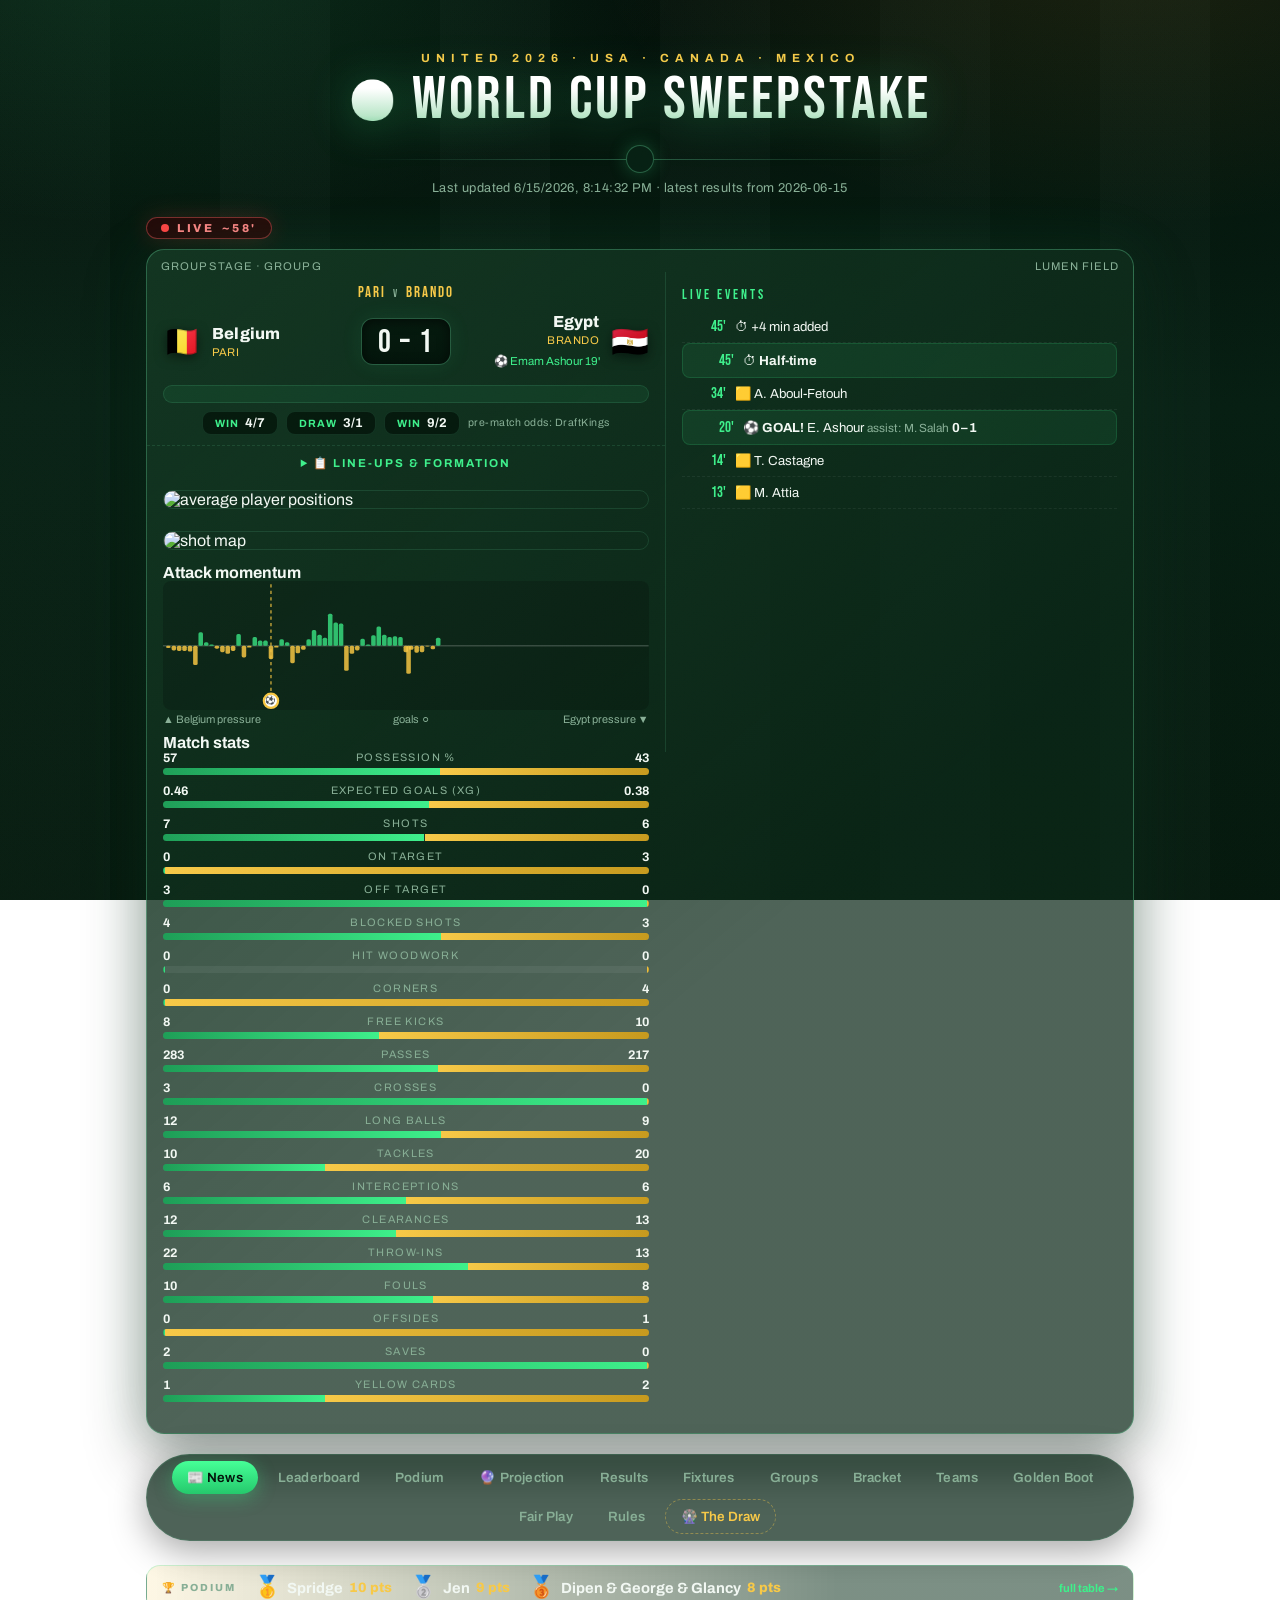
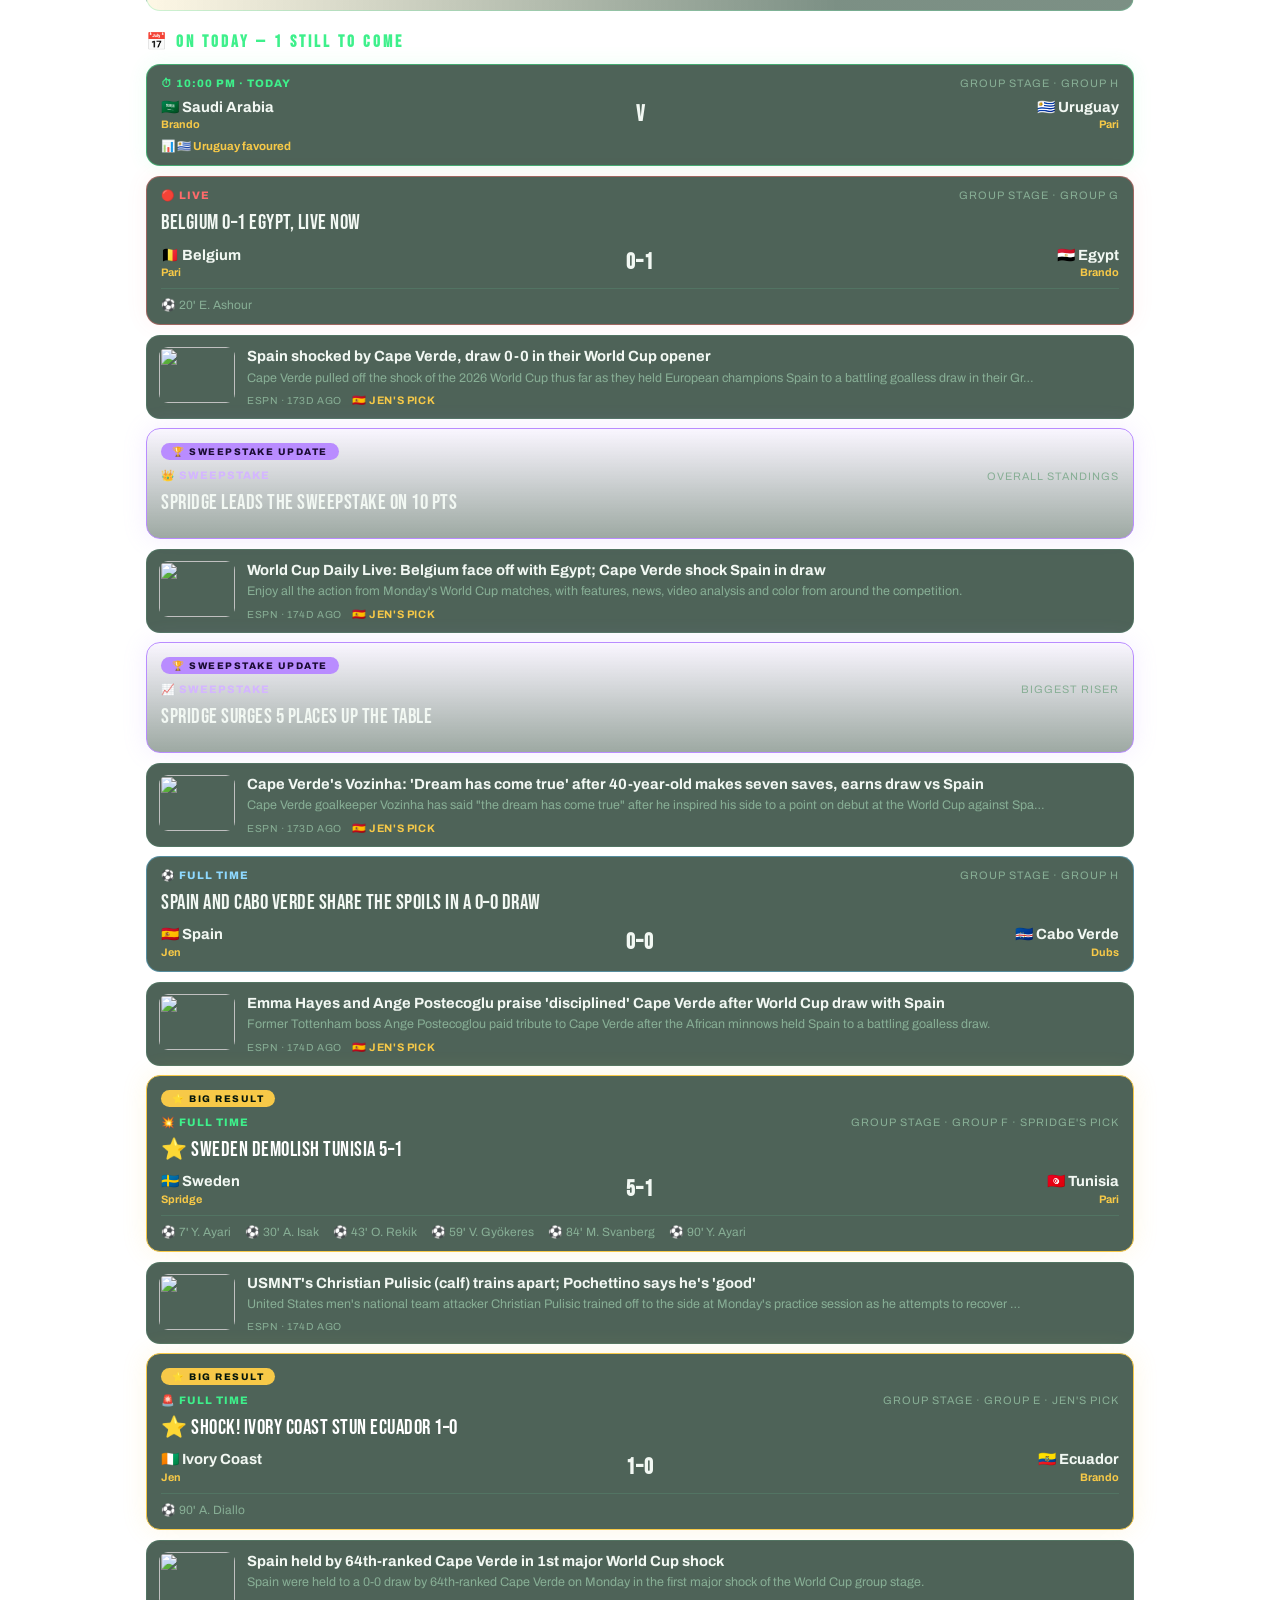
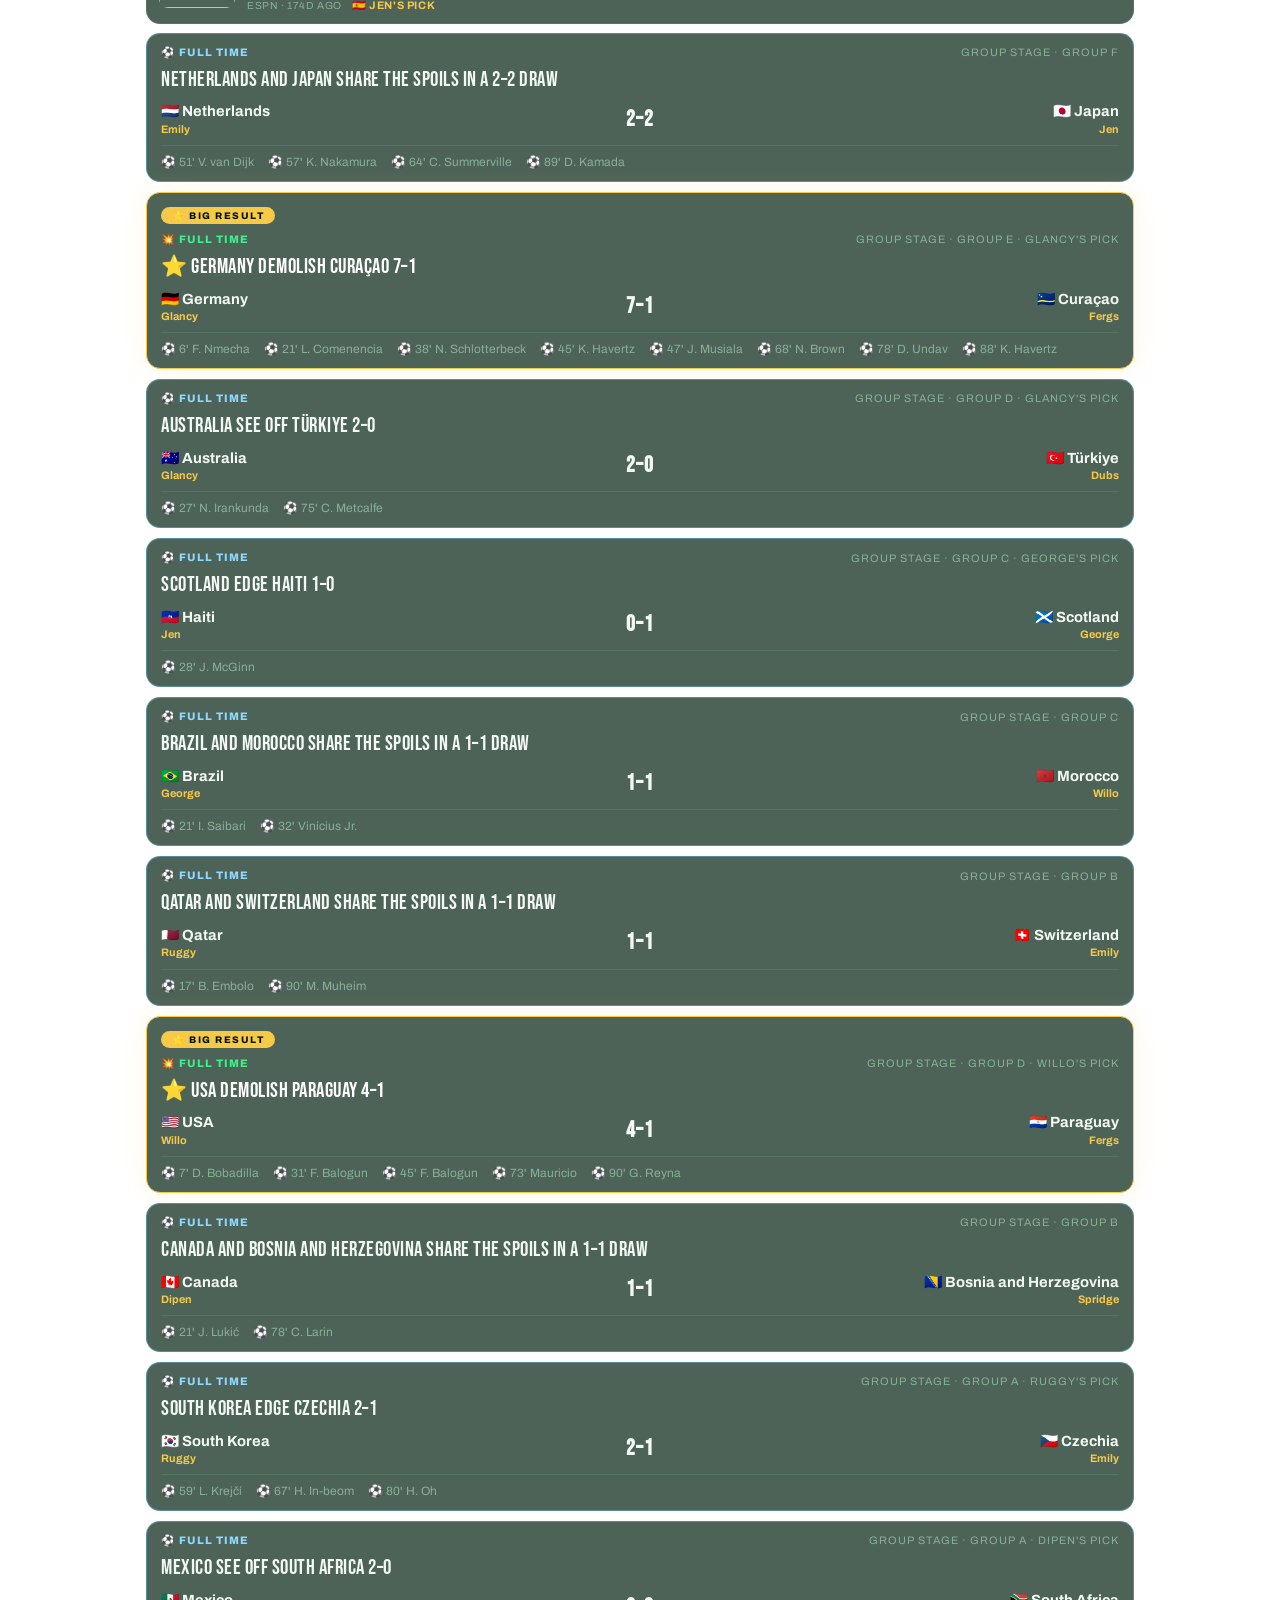
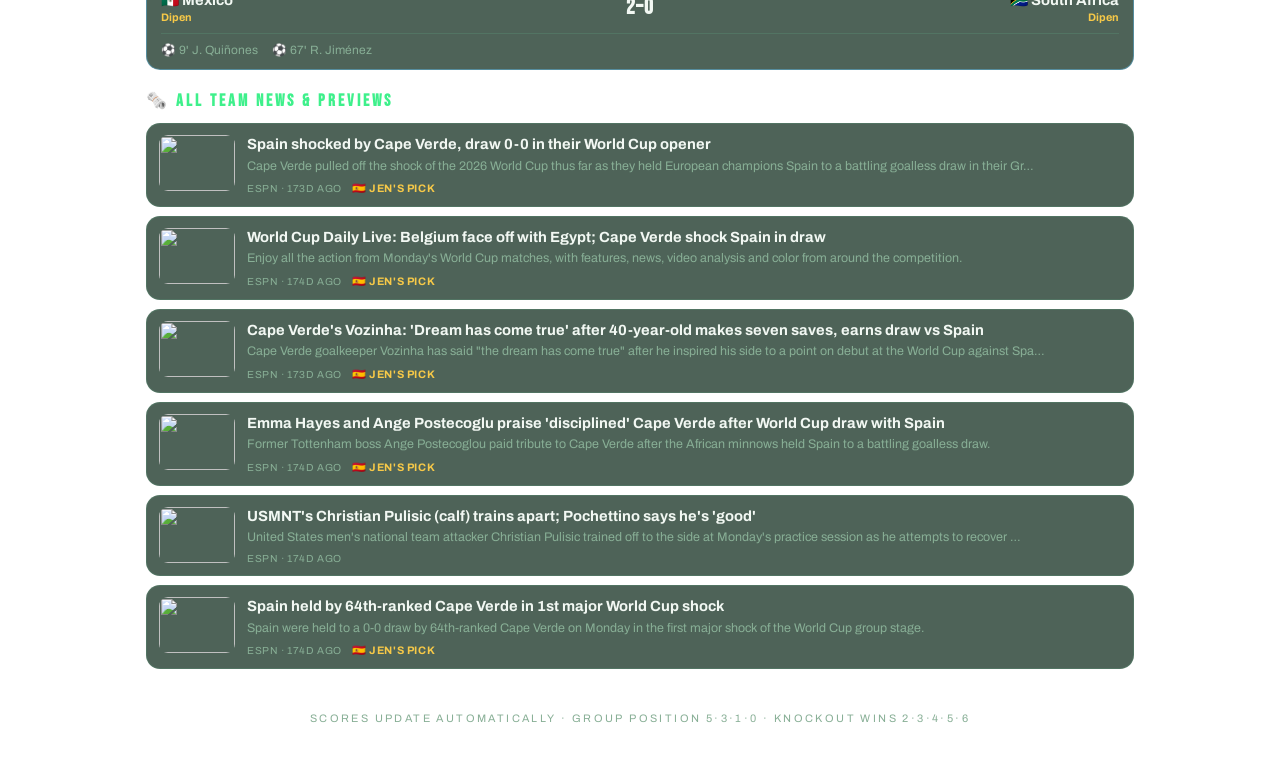
==== docs/index.html @ 1e234539 "Keep live shotmaps & average positions fresh; make momentum goals stand out Backend: shots and avera" ====
<!DOCTYPE html>
<html lang="en">
<head>
<meta charset="UTF-8">
<meta name="viewport" content="width=device-width, initial-scale=1.0, viewport-fit=cover">
<meta name="theme-color" content="#03110a">
<meta name="apple-mobile-web-app-capable" content="yes">
<meta name="apple-mobile-web-app-status-bar-style" content="black-translucent">
<link rel="icon" href="data:image/svg+xml,%3Csvg xmlns='http://www.w3.org/2000/svg' viewBox='0 0 100 100'%3E%3Ctext y='.9em' font-size='90'%3E%E2%9A%BD%3C/text%3E%3C/svg%3E">
<link rel="preconnect" href="https://fonts.googleapis.com">
<link rel="preconnect" href="https://fonts.gstatic.com" crossorigin>
<link href="https://fonts.googleapis.com/css2?family=Bebas+Neue&family=Archivo:wght@400;600;700;800;900&display=swap" rel="stylesheet">
<title>World Cup 2026 Sweepstake</title>
<style>
  :root {
    --bg0: #03110a; --bg1: #062013; --card: #0b2818; --card2: #103420;
    --glass: rgba(11, 40, 24, .72);
    --line: rgba(110, 231, 168, .13); --line2: rgba(110, 231, 168, .32);
    --text: #f2f8f3; --dim: #88af96; --accent: #3ef08b; --gold: #f7c948;
    --gold-deep: #c79a1e; --green: #4ade80; --red: #f87171; --white: #fff;
    --t1: #62c9ff; --t2: #c9a6ff; --t3: #f7c948;
    --disp: "Bebas Neue", "Archivo", sans-serif;
  }
  * { box-sizing: border-box; margin: 0; -webkit-tap-highlight-color: transparent; }
  html { scrollbar-color: #1d4a2f var(--bg0); scroll-behavior: smooth; }
  body {
    color: var(--text);
    font-family: "Archivo", -apple-system, BlinkMacSystemFont, "Segoe UI", sans-serif;
    background:
      radial-gradient(900px 500px at 12% -8%, rgba(62, 240, 139, .14), transparent 60%),
      radial-gradient(900px 500px at 88% -8%, rgba(247, 201, 72, .10), transparent 60%),
      repeating-linear-gradient(90deg, rgba(255,255,255,.014) 0 110px, rgba(0,0,0,.06) 110px 220px),
      linear-gradient(180deg, var(--bg0) 0%, var(--bg1) 45%, #051a0e 100%);
    background-attachment: fixed;
    min-height: 100vh;
  }
  body::after {
    content: ""; position: fixed; inset: 0; pointer-events: none; z-index: 999;
    opacity: .05; mix-blend-mode: overlay;
    background-image: url("data:image/svg+xml,%3Csvg xmlns='http://www.w3.org/2000/svg' width='160' height='160'%3E%3Cfilter id='n'%3E%3CfeTurbulence type='fractalNoise' baseFrequency='0.9' numOctaves='2'/%3E%3C/filter%3E%3Crect width='160' height='160' filter='url(%23n)'/%3E%3C/svg%3E");
  }
  .wrap { max-width: 1020px; margin: 0 auto; padding: 16px; }
  @keyframes rise { from { opacity: 0; transform: translateY(14px); } to { opacity: 1; transform: none; } }

  /* ---- header: broadcast title card ---- */
  header { text-align: center; padding: 36px 0 6px; position: relative; animation: rise .7s ease both; }
  header .kick { color: var(--gold); font-size: .74rem; font-weight: 700;
                 letter-spacing: 6px; text-transform: uppercase; }
  header h1 { font-family: var(--disp); font-size: clamp(2.4rem, 7vw, 3.8rem); font-weight: 400;
              letter-spacing: 3px; text-transform: uppercase; margin: 6px 0 0; line-height: 1;
              background: linear-gradient(180deg, #fff 30%, #b9e6c8 75%, #6fcb91 100%);
              -webkit-background-clip: text; background-clip: text; color: transparent;
              filter: drop-shadow(0 4px 22px rgba(62, 240, 139, .28)); }
  header h1 .ball { font-size: .62em; vertical-align: .12em;
                    filter: none; -webkit-text-fill-color: initial; }
  .pitchline { position: relative; height: 28px; margin: 14px auto 4px; max-width: 560px; }
  .pitchline::before { content: ""; position: absolute; left: 0; right: 0; top: 50%; height: 1px;
                       background: linear-gradient(90deg, transparent, var(--line2), transparent); }
  .pitchline::after { content: ""; position: absolute; left: 50%; top: 50%;
                      width: 26px; height: 26px; border: 1px solid var(--line2);
                      border-radius: 50%; transform: translate(-50%, -50%);
                      background: var(--bg1); box-shadow: 0 0 18px rgba(62,240,139,.25); }
  header .sub { color: var(--dim); font-size: .8rem; margin-top: 8px; letter-spacing: .4px; }
  .banner { background: rgba(247, 201, 72, .07); border: 1px solid rgba(247, 201, 72, .35);
            border-radius: 12px; padding: 11px 16px; margin: 14px 0; font-size: .85rem;
            color: var(--gold); text-align: center; display: none; }

  /* ---- nav: glass pill bar ---- */
  nav { display: flex; gap: 5px; justify-content: center; margin: 20px auto 24px; flex-wrap: wrap;
        background: var(--glass); border: 1px solid var(--line); border-radius: 999px;
        padding: 6px; width: fit-content; max-width: 100%;
        backdrop-filter: blur(10px); -webkit-backdrop-filter: blur(10px);
        box-shadow: 0 10px 36px rgba(0,0,0,.35); animation: rise .7s .12s ease both; }
  nav button { background: transparent; color: var(--dim); border: none;
               border-radius: 999px; padding: 9px 15px; font-size: .84rem; cursor: pointer;
               font-weight: 600; font-family: inherit; transition: all .18s; letter-spacing: .2px; }
  nav button:hover { color: var(--text); background: rgba(255,255,255,.05); }
  nav button.active { background: linear-gradient(180deg, #46ff97, #25c96c); color: #03150b;
                      box-shadow: 0 4px 18px rgba(62, 240, 139, .35); }
  nav a.navlink { background: transparent; color: var(--gold); border: 1px dashed rgba(247,201,72,.4);
                  border-radius: 999px; padding: 9px 15px; font-size: .84rem;
                  font-weight: 600; text-decoration: none; transition: all .18s; }
  nav a.navlink:hover { border-style: solid; box-shadow: 0 4px 18px rgba(247, 201, 72, .25); }
  section { display: none; } section.active { display: block; animation: rise .45s ease both; }

  /* ---- tables ---- */
  table { width: 100%; border-collapse: collapse; background: var(--glass);
          border-radius: 16px; overflow: hidden; border: 1px solid var(--line);
          backdrop-filter: blur(8px); -webkit-backdrop-filter: blur(8px);
          box-shadow: 0 14px 44px rgba(0,0,0,.35); }
  th, td { padding: 11px 12px; text-align: left; font-size: .9rem; }
  th { background: rgba(16, 52, 32, .8); color: var(--dim); font-size: .68rem;
       text-transform: uppercase; letter-spacing: 1.6px; }
  tr:not(:last-child) td { border-bottom: 1px solid rgba(110, 231, 168, .07); }
  tbody tr, table tr { transition: background .15s; }
  table tr:hover td { background: rgba(62, 240, 139, .035); }
  td.num, th.num { text-align: right; font-variant-numeric: tabular-nums; }
  .total { font-weight: 800; color: var(--gold); font-size: 1.02rem; }
  /* leaderboard: teams folded under the player name so the score never scrolls off */
  .lbtable { table-layout: fixed; width: 100%; }
  .lbtable th:first-child, .lbtable td:first-child { width: 2.6em; }
  .lbtable th.num:not(:first-child), .lbtable td.num:not(:first-child) { width: 3.4em; }
  .lbtable td.pcell { white-space: normal; }
  .pname { display: flex; align-items: center; gap: 8px; font-size: 1rem; }
  .lbteams { display: flex; flex-wrap: wrap; gap: 3px 10px; margin-top: 5px; }
  .lbteam { font-size: .72rem; color: var(--dim); white-space: nowrap; }
  .lbteam.out { text-decoration: line-through; opacity: .55; }
  .lbteam.champion { color: var(--gold); }
  .rank { color: var(--dim); width: 2.6em; font-family: var(--disp); font-size: 1.15rem;
          letter-spacing: 1px; }
  .top1 td { background: linear-gradient(90deg, rgba(247,201,72,.10), rgba(247,201,72,.03)); }
  .top1 td:first-child { box-shadow: inset 3px 0 0 var(--gold); }
  .mv-up { color: var(--green); font-size: .8rem; }
  .mv-down { color: var(--red); font-size: .8rem; }
  .mv-flat { color: var(--dim); font-size: .8rem; }
  .today-pos { color: var(--green); font-weight: 700; }

  .chip { display: inline-flex; align-items: center; gap: 5px; background: rgba(16,52,32,.85);
          border: 1px solid var(--line); border-radius: 999px; padding: 3px 10px;
          font-size: .8rem; margin: 2px 3px 2px 0; white-space: nowrap; transition: border-color .15s; }
  .chip:hover { border-color: var(--line2); }
  .chip.out { opacity: .38; text-decoration: line-through; }
  .chip.champion { border-color: var(--gold); color: var(--gold);
                   box-shadow: 0 0 14px rgba(247, 201, 72, .25); }
  .tier { font-size: .6rem; font-weight: 800; border-radius: 4px; padding: 1px 5px; letter-spacing: .5px; }
  .tier.t1 { background: var(--t1); color: #03150b; }
  .tier.t2 { background: var(--t2); color: #03150b; }
  .tier.t3 { background: var(--t3); color: #03150b; }

  /* ---- match cards ---- */
  .day { margin-bottom: 26px; }
  .day + .day { border-top: 1px solid var(--line2); padding-top: 4px; }
  .day h3 { color: var(--accent); font-family: var(--disp); font-size: 1.05rem; font-weight: 400;
            text-transform: uppercase; letter-spacing: 3px; margin: 0 0 12px;
            display: flex; align-items: center; gap: 12px;
            position: sticky; top: 0; z-index: 5; padding: 11px 6px 9px;
            background: linear-gradient(180deg, var(--bg1) 78%, rgba(6,32,19,0));
            -webkit-backdrop-filter: blur(6px); backdrop-filter: blur(6px); }
  .day h3::after { content: ""; flex: 1; height: 1px;
                   background: linear-gradient(90deg, var(--line2), transparent); }
  .match { background: linear-gradient(160deg, rgba(16,52,32,.85), var(--glass) 55%);
           border: 1px solid var(--line); border-radius: 16px; margin-bottom: 14px;
           overflow: hidden; backdrop-filter: blur(8px); -webkit-backdrop-filter: blur(8px);
           box-shadow: 0 14px 40px rgba(0,0,0,.3); transition: transform .18s, border-color .18s, box-shadow .18s; }
  .match:hover { transform: translateY(-2px); border-color: var(--line2);
                 box-shadow: 0 20px 52px rgba(0,0,0,.42); }
  .match .head { display: flex; justify-content: space-between; padding: 10px 16px 0;
                 color: var(--dim); font-size: .68rem; text-transform: uppercase;
                 letter-spacing: 1.6px; }
  .scoreline { display: grid; grid-template-columns: 1fr auto 1fr; gap: 12px;
               align-items: center; padding: 12px 16px 6px; }
  .scoreline .t { display: flex; align-items: center; gap: 11px; min-width: 0; }
  .scoreline .t.away { flex-direction: row-reverse; text-align: right; }
  .scoreline .t .flag { font-size: 1.9rem; line-height: 1;
                        filter: drop-shadow(0 3px 6px rgba(0,0,0,.5)); }
  .scoreline .t .nm { font-weight: 800; font-size: 1rem; letter-spacing: .2px; }
  .scoreline .t .own { color: var(--gold); font-size: .7rem; letter-spacing: .6px;
                       text-transform: uppercase; }
  .scorebox { background: linear-gradient(180deg, #051a0e, #03150b);
              border: 1px solid var(--line2); border-radius: 12px;
              padding: 4px 16px 2px; font-family: var(--disp); font-size: 2rem; font-weight: 400;
              letter-spacing: 2px; font-variant-numeric: tabular-nums; white-space: nowrap;
              box-shadow: inset 0 2px 12px rgba(0,0,0,.6), 0 0 22px rgba(62,240,139,.08); }
  .scorebox small { font-size: .6rem; color: var(--dim); display: block; text-align: center;
                    font-weight: 600; font-family: "Archivo", sans-serif; letter-spacing: 1px; }
  /* the human rivalry: owner v owner front and centre */
  .scorebox.duel { display: flex; flex-direction: column; align-items: center; gap: 1px;
                   font-size: 1.15rem; letter-spacing: 1.5px; color: var(--gold);
                   padding: 7px 16px 6px; line-height: 1.05; }
  .scorebox.duel small { font-size: .58rem; color: var(--dim); letter-spacing: 2.5px;
                         text-transform: uppercase; }
  /* fixture filter dropdown + odds-based points projection */
  .fxctl { display: flex; justify-content: center; margin: 4px 0 14px; }
  .fxctl label { color: var(--dim); font-size: .8rem; font-weight: 600; display: flex;
                 align-items: center; gap: 8px; }
  .fxctl select { background: var(--card2); color: var(--text); border: 1px solid var(--line2);
                  border-radius: 999px; padding: 8px 14px; font: inherit; font-size: .85rem;
                  font-weight: 700; cursor: pointer; }
  .projcard { background: linear-gradient(180deg, rgba(62,240,139,.07), rgba(62,240,139,.02));
              border: 1px solid var(--line2); border-radius: 16px; padding: 16px 18px; margin: 0 0 18px; }
  .projhead { font-family: var(--disp); font-size: 1.35rem; letter-spacing: 1px; color: var(--text); }
  .projhead b { color: var(--accent); }
  .projsub { color: var(--dim); font-size: .72rem; margin: 4px 0 12px; line-height: 1.5; }
  .projtbl { width: 100%; border-collapse: collapse; font-size: .85rem; }
  .projtbl th { text-align: left; color: var(--dim); font-size: .68rem; text-transform: uppercase;
                letter-spacing: 1px; padding: 6px 8px; border-bottom: 1px solid var(--line); }
  .projtbl td { padding: 8px; border-bottom: 1px solid var(--line); }
  .projtbl td b { color: var(--gold); }
  .projtbl tr:last-child td { border-bottom: none; }
  .champ { display: flex; align-items: center; gap: 14px; margin: 6px 0 12px; padding: 12px 14px;
           background: linear-gradient(180deg, rgba(247,201,72,.12), rgba(247,201,72,.03));
           border: 1px solid var(--line2); border-radius: 14px; font-size: 1rem; }
  .champ .cflag { font-size: 2.4rem; line-height: 1; }
  .champ b { font-family: var(--disp); font-size: 1.5rem; letter-spacing: 1px; }
  .champ small { display: block; color: var(--dim); font-size: .7rem; margin-top: 3px; }
  .proj-intro { color: var(--dim); font-size: .8rem; line-height: 1.55; margin: 6px 0 16px;
                max-width: 680px; }
  .proj-deep { color: var(--accent); font-size: .72rem; }
  .projtbl.big td, .projtbl.big th { padding: 10px 8px; }
  .projtbl.big tbody tr:first-child td { color: var(--gold); }
  /* compact projection tile (Matches tab) — click to drill down */
  .projtile { background: linear-gradient(180deg, rgba(62,240,139,.07), rgba(62,240,139,.02));
              border: 1px solid var(--line2); border-radius: 14px; margin: 0 0 18px; overflow: hidden; }
  .projtile > summary { list-style: none; cursor: pointer; display: flex; align-items: center;
                        gap: 10px; padding: 14px 16px; user-select: none; }
  .projtile > summary::-webkit-details-marker { display: none; }
  .projtile .pt-ico { font-size: 1.4rem; line-height: 1; }
  .projtile .pt-main { flex: 1; font-size: .9rem; color: var(--text); line-height: 1.4; }
  .projtile .pt-main b { color: var(--accent); }
  .projtile .pt-cta { color: var(--dim); font-size: .66rem; font-weight: 800; letter-spacing: 1px;
                      text-transform: uppercase; white-space: nowrap; }
  .projtile[open] > summary .pt-cta { color: var(--accent); }
  .projtile[open] > summary .pt-cta::after { content: ""; }
  .projtile[open] .pt-cta { font-size: 0; }
  .projtile[open] .pt-cta::before { content: "close ▴"; font-size: .66rem; }
  .projtile .projbody { padding: 0 16px 14px; }
  /* compact podium banner atop the News screen */
  .podstrip { display: flex; align-items: center; gap: 8px 18px; flex-wrap: wrap; cursor: pointer;
              background: linear-gradient(90deg, rgba(247,201,72,.14), rgba(16,52,32,.55) 70%);
              border: 1px solid var(--line2); border-radius: 14px; padding: 11px 15px; margin-bottom: 16px;
              transition: border-color .15s; }
  .podstrip:hover { border-color: var(--gold); }
  .podstrip .pslabel { font-size: .64rem; text-transform: uppercase; letter-spacing: 2px;
                       color: var(--dim); font-weight: 800; }
  .podstrip .psc { display: flex; align-items: center; gap: 6px; }
  .podstrip .pmed { font-size: 1.35rem; line-height: 1; }
  .podstrip .pnm { font-weight: 700; font-size: .92rem; }
  .podstrip .ppt { color: var(--gold); font-weight: 800; font-size: .85rem; }
  .podstrip .psmore { margin-left: auto; color: var(--accent); font-size: .7rem; font-weight: 700;
                      white-space: nowrap; }
  @media (max-width: 480px) { .podstrip .psmore { display: none; } }
  /* news feed */
  .newsh { color: var(--accent); font-family: var(--disp); font-size: 1.05rem; letter-spacing: 3px;
           text-transform: uppercase; margin: 20px 0 12px; }
  .newsh:first-child { margin-top: 4px; }
  .ncard { background: var(--glass); border: 1px solid var(--line); border-radius: 14px;
           padding: 12px 14px; margin-bottom: 10px; }
  .ncard.live { border-color: rgba(255,107,107,.45); box-shadow: 0 0 22px rgba(255,107,107,.08); }
  .nhead { display: flex; justify-content: space-between; align-items: center; gap: 8px;
           font-size: .68rem; color: var(--dim); text-transform: uppercase; letter-spacing: 1px;
           margin-bottom: 9px; }
  .nkind { font-weight: 800; color: var(--accent); }
  .ncard.live .nkind { color: #ff6b6b; }
  .nteams { display: grid; grid-template-columns: 1fr auto 1fr; gap: 10px; align-items: center; }
  .nteams .nt { font-weight: 700; font-size: .92rem; line-height: 1.3; }
  .nteams .nt.away { text-align: right; }
  .nsc { font-family: var(--disp); font-size: 1.4rem; letter-spacing: 1px; white-space: nowrap; }
  .ntag { color: var(--gold); font-size: .68rem; font-weight: 700; display: block; }
  .ngoals { display: flex; flex-wrap: wrap; gap: 4px 14px; margin-top: 9px; padding-top: 9px;
            border-top: 1px solid var(--line); font-size: .75rem; color: var(--dim); }
  /* starred big results — gold border */
  .ncard.big { border-color: var(--gold); box-shadow: 0 0 26px rgba(247,201,72,.14); }
  /* sweepstake updates — distinct violet border so they stand out from match news */
  .ncard.sweep { border-color: #b98cff; box-shadow: 0 0 24px rgba(185,140,255,.16);
                 background: linear-gradient(180deg, rgba(185,140,255,.08), rgba(11,40,24,.4)); }
  .nbadge { display: inline-block; font-size: .6rem; font-weight: 800; letter-spacing: 1.5px;
            text-transform: uppercase; border-radius: 999px; padding: 3px 11px; margin-bottom: 9px; }
  .bbig { background: var(--gold); color: #03150b; }
  .bsweep { background: #b98cff; color: #1a0b33; }
  .ncard.sweep .nkind { color: #d4b6ff; }
  /* match results — distinct blue border */
  .ncard.result { border-color: rgba(98,201,255,.42); }
  .ncard.result .nkind { color: #8ed9ff; }
  /* today's upcoming games — green border to flag they're on today */
  .ncard.todaycard { border-color: rgba(62,240,139,.5); box-shadow: 0 0 20px rgba(62,240,139,.09); }
  .ncard.todaycard .nkind { color: var(--accent); }
  .todayfav { margin-top: 8px; font-size: .72rem; color: var(--gold); font-weight: 700; }
  .story-head { font-family: var(--disp); font-size: 1.3rem; letter-spacing: .5px; line-height: 1.15;
                margin: 2px 0 11px; }
  .ncard.big .story-head { color: #fff; }
  .soonrow { display: flex; align-items: center; gap: 10px; padding: 9px 4px; font-size: .8rem;
             border-bottom: 1px solid var(--line); }
  .soonrow .st { color: var(--accent); font-weight: 700; min-width: 48px; }
  .soonrow .sm { flex: 1; }
  .newsitem { display: flex; gap: 12px; align-items: flex-start; text-decoration: none; color: inherit;
              background: var(--glass); border: 1px solid var(--line); border-radius: 14px;
              padding: 11px 12px; margin-bottom: 9px; transition: border-color .15s; }
  .newsitem:hover { border-color: var(--line2); }
  .newsitem img { width: 76px; height: 56px; object-fit: cover; border-radius: 9px; flex: 0 0 auto; }
  .ni-body { min-width: 0; }
  .ni-head { font-weight: 700; font-size: .92rem; line-height: 1.25; }
  .ni-desc { color: var(--dim); font-size: .78rem; margin-top: 4px; line-height: 1.4; }
  .ni-meta { color: var(--dim); font-size: .64rem; text-transform: uppercase; letter-spacing: .6px;
             margin-top: 7px; display: flex; gap: 10px; align-items: center; flex-wrap: wrap; }
  .ni-meta .ntag { display: inline; color: var(--gold); }
  .duelstrip { text-align: center; font-family: var(--disp); font-size: .92rem;
               letter-spacing: 2px; color: var(--gold); padding: 8px 14px 0; }
  .duelstrip i { font-style: normal; color: var(--dim); font-size: .7rem;
                 letter-spacing: 2px; padding: 0 7px; }
  .goalscorers { display: flex; justify-content: space-between; gap: 12px;
                 padding: 2px 18px 8px; color: var(--dim); font-size: .76rem; }
  .goalscorers div { max-width: 48%; }
  .goalscorers div.away { text-align: right; margin-left: auto; }
  /* odds + form */
  .oddsrow { display: flex; justify-content: center; align-items: center; gap: 8px;
             padding: 8px 14px 10px; flex-wrap: wrap; }
  .odd { background: rgba(3, 21, 11, .8); border: 1px solid var(--line); border-radius: 9px;
         padding: 4px 12px; font-size: .8rem; font-variant-numeric: tabular-nums;
         transition: border-color .15s; }
  .odd:hover { border-color: var(--line2); }
  .odd b { color: var(--accent); margin-right: 6px; font-size: .66rem; text-transform: uppercase;
           letter-spacing: 1px; }
  .odd .val { font-weight: 700; }
  .oddmeta { color: var(--dim); font-size: .66rem; letter-spacing: .5px; }
  .form { display: inline-flex; gap: 2px; margin-left: 6px; vertical-align: middle; }
  .form i { font-style: normal; font-size: .58rem; font-weight: 800; width: 13px;
            height: 13px; line-height: 13px; text-align: center; border-radius: 3px;
            color: #03150b; }
  .form .W { background: var(--green); }
  .form .D { background: #9ca3af; }
  .form .L { background: var(--red); }
  .ptsrow { display: flex; justify-content: space-between; padding: 9px 16px;
            border-top: 1px dashed var(--line); font-size: .8rem; color: var(--dim); }
  .ptsrow b { color: var(--green); }
  .mc-btn { width: 100%; background: rgba(62, 240, 139, .05); color: var(--accent);
            border: none; border-top: 1px solid var(--line); padding: 10px;
            font-size: .72rem; font-weight: 700; letter-spacing: 2.4px;
            text-transform: uppercase; cursor: pointer; font-family: inherit;
            transition: background .15s, letter-spacing .15s; }
  .mc-btn:hover { background: rgba(62, 240, 139, .12); letter-spacing: 3.2px; }
  .mc { display: none; padding: 16px 18px 20px; border-top: 1px solid var(--line);
        background: rgba(0, 0, 0, .22); }
  .mc.open { display: block; animation: rise .35s ease both; }
  .mc h4 { color: var(--accent); font-family: var(--disp); font-size: .95rem; font-weight: 400;
           text-transform: uppercase; letter-spacing: 3px; margin: 18px 0 10px; text-align: center; }
  .mc h4:first-child { margin-top: 0; }
  .mc .meta { text-align: center; color: var(--dim); font-size: .76rem; margin-bottom: 4px; }

  /* stats bars */
  .stat { margin-bottom: 9px; }
  .stat .lbls { display: flex; justify-content: space-between; font-size: .78rem; margin-bottom: 3px; }
  .stat .lbls .l { font-weight: 700; min-width: 3em; }
  .stat .lbls .r { font-weight: 700; min-width: 3em; text-align: right; }
  .stat .lbls .c { color: var(--dim); font-size: .68rem; text-transform: uppercase; letter-spacing: 1.4px; }
  .stat .bar2 { display: flex; height: 7px; border-radius: 4px; overflow: hidden;
                background: rgba(255,255,255,.06); }
  .stat .bar2 .bh { background: linear-gradient(90deg, #1e9e57, var(--accent)); min-width: 2px; }
  .stat .bar2 .ba { background: linear-gradient(90deg, var(--gold), var(--gold-deep));
                    margin-left: auto; min-width: 2px; }
  /* goal scorers shown under each team name */
  .scoreline .t .tmscorers { display: block; margin-top: 6px; font-size: .72rem;
                             color: var(--accent); line-height: 1.55; }
  .scoreline .t.away .tmscorers { text-align: right; }
  /* visual formation pitches */
  .fmwrap { display: grid; grid-template-columns: repeat(auto-fit, minmax(230px, 1fr));
            gap: 12px; padding: 10px 14px 4px; }
  .fmteam { font-size: .72rem; color: var(--accent); font-weight: 700; text-align: center; margin-bottom: 6px; }
  .fmpitch { background: linear-gradient(180deg, #0c3a22, #0a2d1b); border: 1px solid var(--line2);
             border-radius: 10px; padding: 12px 5px; display: flex; flex-direction: column;
             justify-content: space-between; gap: 8px; min-height: 240px;
             background-image: repeating-linear-gradient(180deg, transparent 0 23px, rgba(255,255,255,.035) 23px 46px); }
  .fmrow { display: flex; justify-content: space-around; gap: 3px; }
  .fmplr { display: flex; flex-direction: column; align-items: center; gap: 3px; min-width: 0; }
  .fmdot { width: 23px; height: 23px; border-radius: 50%; background: rgba(62,240,139,.2);
           border: 1px solid var(--line2); display: flex; align-items: center; justify-content: center;
           font-size: .64rem; font-weight: 800; color: var(--text); }
  .fmnm { font-size: .58rem; color: #cfe9d8; text-align: center; line-height: 1.05;
          white-space: nowrap; overflow: hidden; text-overflow: ellipsis; max-width: 58px; }
  @media (max-width: 480px) { .fmnm { font-size: .52rem; } .fmdot { width: 20px; height: 20px; } }

  /* timeline */
  .tl { max-width: 560px; margin: 0 auto; }
  .tl .ev { display: flex; gap: 10px; align-items: baseline; padding: 5px 0;
            font-size: .84rem; border-bottom: 1px dashed rgba(255,255,255,.05); }
  .tl .ev .min { color: var(--accent); font-family: var(--disp); font-size: 1rem; min-width: 3.2em;
                 text-align: right; font-variant-numeric: tabular-nums; letter-spacing: 1px; }
  .tl .ev .who { color: var(--dim); font-size: .76rem; }
  .tl .ev .sub-in { color: var(--green); } .tl .ev .sub-out { color: var(--red); }

  /* lineups */
  .lineups { display: grid; grid-template-columns: 1fr 1fr; gap: 18px; }
  .lineups .side h5 { font-size: .9rem; margin-bottom: 2px; letter-spacing: .3px; }
  .lineups .side .form { color: var(--dim); font-size: .74rem; margin-bottom: 8px; }
  .lineups .side ul { list-style: none; padding: 0; }
  .lineups .side li { font-size: .8rem; padding: 3px 0; color: var(--text); }
  .lineups .side li .no { display: inline-block; min-width: 2em; color: var(--accent);
                          font-weight: 700; font-variant-numeric: tabular-nums; }
  .lineups .side li .pos { color: var(--dim); font-size: .7rem; }
  .lineups .side .bench-h { margin-top: 10px; color: var(--dim); font-size: .66rem;
                            text-transform: uppercase; letter-spacing: 1.6px; }
  .lineups .side li.bench { color: var(--dim); }

  /* groups */
  .groupgrid { display: grid; grid-template-columns: repeat(auto-fill, minmax(300px, 1fr)); gap: 14px; }
  .group table { font-size: .82rem; table-layout: fixed; width: 100%; }
  .group th, .group td { padding: 7px 6px; font-size: .8rem; }
  .group th:nth-child(1), .group td:nth-child(1) { width: 30px; }
  .group th:nth-child(3), .group td:nth-child(3) { width: 30px; }
  .group th:nth-child(4), .group td:nth-child(4) { width: 60px; }
  .group th:nth-child(5), .group td:nth-child(5) { width: 40px; }
  .group th:nth-child(6), .group td:nth-child(6) { width: 44px; }
  .group .gname { background: linear-gradient(90deg, rgba(247,201,72,.14), rgba(16,52,32,.8) 65%);
                  color: var(--gold); font-family: var(--disp); font-size: .95rem; font-weight: 400;
                  letter-spacing: 3px; text-transform: uppercase; padding: 9px 12px; }
  .group .q td { background: rgba(62, 240, 139, .06); }
  .group .q td:last-child { color: var(--accent); }
  .group td.teamcell { white-space: nowrap; overflow: hidden; text-overflow: ellipsis; }
  .livedot { display: inline-block; width: 7px; height: 7px; border-radius: 50%;
             background: #ff4444; animation: pulse 1.2s infinite; vertical-align: middle; }
  tr.liverow td { background: rgba(255, 68, 68, .05); }

  /* live hero */
  .livewrap { margin: 16px 0 4px; animation: rise .6s ease both; }
  .live-badge { display: inline-flex; align-items: center; gap: 8px; background: rgba(40, 8, 8, .85);
                color: #ff8585; border: 1px solid rgba(255, 99, 99, .4); border-radius: 999px;
                padding: 4px 14px; font-size: .72rem; font-weight: 800; letter-spacing: 2.6px;
                box-shadow: 0 0 24px rgba(255, 68, 68, .18); }
  .live-badge .dot { width: 8px; height: 8px; border-radius: 50%; background: #ff4444;
                     animation: pulse 1.2s infinite; }
  @keyframes pulse { 0%,100% { opacity: 1; } 50% { opacity: .2; } }
  .livecard { background: linear-gradient(140deg, rgba(20, 56, 35, .9), var(--glass) 60%);
              border: 1px solid var(--line2); border-radius: 18px; margin-top: 10px; overflow: hidden;
              backdrop-filter: blur(10px); -webkit-backdrop-filter: blur(10px);
              box-shadow: 0 0 60px rgba(62, 240, 139, .10), 0 22px 60px rgba(0,0,0,.45); }
  .livecard .clock { color: var(--accent); font-family: var(--disp); font-size: .95rem;
                     letter-spacing: 1.5px; font-variant-numeric: tabular-nums; }
  .livegrid { display: grid; grid-template-columns: 1.05fr .95fr; gap: 0; }
  .livegrid .left { padding: 4px 0 12px; }
  .livegrid .right { border-left: 1px solid var(--line); padding: 14px 16px;
                     max-height: 480px; overflow-y: auto; }
  .livegrid .right h4 { color: var(--accent); font-family: var(--disp); font-size: .9rem;
                        font-weight: 400; text-transform: uppercase; letter-spacing: 3px;
                        margin-bottom: 8px; }
  .feed .inc { display: flex; gap: 9px; padding: 6px 0; font-size: .82rem; align-items: baseline;
               border-bottom: 1px dashed rgba(255,255,255,.06); }
  .feed .inc .min { color: var(--accent); font-family: var(--disp); font-size: .95rem;
                    min-width: 2.9em; text-align: right; font-variant-numeric: tabular-nums; }
  .feed .inc.big { background: rgba(62, 240, 139, .08); border-radius: 8px; padding: 8px;
                   border-bottom: none; box-shadow: inset 0 0 0 1px rgba(62,240,139,.15); }
  .feed .inc .who { color: var(--dim); font-size: .74rem; }
  .pitchimg { width: 100%; display: block; border-radius: 12px; margin-top: 10px;
              border: 1px solid var(--line); }
  .pitchwrap { padding: 0 16px 12px; }
  .lastev { margin: 8px 16px 0; padding: 8px 13px; background: rgba(62, 240, 139, .07);
            border: 1px solid var(--line); border-radius: 10px; font-size: .82rem; }
  /* compact match-day tiles: played (greyed) + next kick-off */
  .tilerow { display: flex; gap: 8px; flex-wrap: wrap; margin: 14px 0 2px; }
  .tile { flex: 1; min-width: 250px; background: var(--glass); border: 1px solid var(--line);
          border-radius: 14px; padding: 11px 15px; font-size: .86rem; cursor: pointer;
          display: flex; justify-content: space-between; align-items: center; gap: 10px;
          backdrop-filter: blur(8px); -webkit-backdrop-filter: blur(8px);
          transition: transform .15s, border-color .15s; }
  .tile:hover { border-color: var(--line2); transform: translateY(-1px); }
  .tile .score { font-family: var(--disp); font-size: 1.1rem; letter-spacing: 1px;
                 font-variant-numeric: tabular-nums; }
  .tile .label { color: var(--dim); font-size: .64rem; letter-spacing: 2px;
                 text-transform: uppercase; white-space: nowrap; }
  .tile.done { opacity: .5; filter: grayscale(.65); }
  .tile.done:hover { opacity: .85; filter: grayscale(.2); }
  .tile.next { border-color: rgba(247, 201, 72, .35);
               box-shadow: 0 0 26px rgba(247, 201, 72, .10); }
  .tile.next .label { color: var(--gold); }

  /* confirmed line-ups toggle */
  details.lu { border-top: 1px dashed var(--line); }
  details.lu summary { color: var(--accent); font-size: .72rem; font-weight: 700;
                       letter-spacing: 2px; text-transform: uppercase; padding: 10px 14px;
                       cursor: pointer; text-align: center; list-style-position: inside;
                       transition: background .15s; }
  details.lu summary:hover { background: rgba(62, 240, 139, .05); }
  details.lu .lineups { padding: 4px 18px 14px; }

  /* match report */
  .recap { background: rgba(62, 240, 139, .05); border-left: 3px solid var(--accent);
           border-radius: 0 10px 10px 0; padding: 11px 15px; font-size: .87rem;
           line-height: 1.6; margin-bottom: 6px; }

  /* podium — position banner on top, players listed underneath */
  .podium-stage { display: flex; align-items: flex-start; justify-content: center; gap: 14px;
                  margin: 34px 0 8px; }
  .pod { text-align: center; flex: 1; max-width: 240px; animation: rise .6s ease both; }
  .pod.p2 { animation-delay: .1s; } .pod.p3 { animation-delay: .2s; }
  .pod .medal { font-size: 2.1rem; filter: drop-shadow(0 5px 12px rgba(0,0,0,.5)); }
  .pod .who { font-family: var(--disp); font-size: 1.5rem; letter-spacing: 1.5px; margin: 10px 0 0; }
  .pod .pts { color: var(--gold); font-weight: 800; margin: 1px 0 3px; }
  .pod .flags { font-size: 1.3rem; letter-spacing: 3px; margin-bottom: 8px; }
  .pod .podteams { display: flex; flex-direction: column; align-items: center; gap: 2px;
                   font-size: .76rem; color: var(--dim); margin-bottom: 8px; line-height: 1.4; }
  .pod .podteams .pt { white-space: nowrap; }
  .pod .block { border-radius: 14px; display: flex; flex-direction: column; align-items: center;
                justify-content: center; gap: 0; font-family: var(--disp); font-size: 2.4rem;
                line-height: 1; color: #03150b; position: relative; overflow: hidden;
                box-shadow: 0 -10px 34px rgba(0,0,0,.35) inset, 0 16px 38px rgba(0,0,0,.35); }
  .pod .block::after { content: ""; position: absolute; top: 0; left: -80%; width: 60%; height: 100%;
                       background: linear-gradient(105deg, transparent, rgba(255,255,255,.35), transparent);
                       animation: sheen 3.2s ease-in-out infinite; }
  @keyframes sheen { 0%, 60% { left: -80%; } 100% { left: 130%; } }
  .pod.p1 .block { height: 116px; background: linear-gradient(180deg, #ffe084, #f7c948 35%, #a87f14); }
  .pod.p2 .block { height: 92px;  background: linear-gradient(180deg, #eef3f6, #c4ced6 40%, #8b979f); }
  .pod.p3 .block { height: 78px;  background: linear-gradient(180deg, #f0b46e, #d99a52 40%, #94601f); }
  .podium-note { text-align: center; color: var(--dim); font-size: .78rem; margin-top: 16px; }
  @media (max-width: 560px) { .podium-stage { flex-direction: column; align-items: stretch; }
    .pod { max-width: none; } .pod .block { height: 64px !important; flex-direction: row; gap: 10px; } }

  /* knockout bracket */
  .bracket { display: flex; gap: 12px; overflow-x: auto; padding-bottom: 14px;
             -webkit-overflow-scrolling: touch; }
  .bcol { min-width: 222px; display: flex; flex-direction: column;
          justify-content: space-around; gap: 10px; }
  .bcol h4 { color: var(--accent); font-family: var(--disp); font-size: .95rem; font-weight: 400;
             text-transform: uppercase; letter-spacing: 2.6px; text-align: center; }
  .btie { background: var(--glass); border: 1px solid var(--line); border-radius: 12px;
          padding: 9px 11px; font-size: .8rem; transition: border-color .15s, transform .15s; }
  .btie:hover { border-color: var(--line2); transform: translateY(-1px); }
  .btie.done { background: linear-gradient(160deg, rgba(16,52,32,.9), var(--glass)); }
  .btie .row { display: flex; justify-content: space-between; gap: 6px; padding: 2.5px 0; }
  .btie .row .tn { white-space: nowrap; overflow: hidden; text-overflow: ellipsis; }
  .btie .row.win .tn { font-weight: 800; color: var(--accent); }
  .btie .row .sc { font-family: var(--disp); font-size: .95rem; letter-spacing: 1px;
                   font-variant-numeric: tabular-nums; }
  .btie .tbd { color: var(--dim); font-style: italic; }
  .btie .when { color: var(--dim); font-size: .64rem; margin-top: 5px; letter-spacing: .4px; }

  details.teamcard { background: var(--glass); border: 1px solid var(--line);
                     border-radius: 14px; margin-bottom: 9px;
                     transition: border-color .15s; }
  details.teamcard:hover { border-color: var(--line2); }
  details.teamcard summary { padding: 11px 15px; cursor: pointer; display: flex;
                             align-items: center; gap: 9px; flex-wrap: wrap; }
  summary .grow { flex: 1; }
  .owner { color: var(--dim); font-size: .75rem; }
  .events { padding: 0 15px 12px; }
  .events div { display: flex; justify-content: space-between; font-size: .82rem;
                color: var(--dim); padding: 4px 0; border-top: 1px dashed var(--line); }

  .rules { background: var(--glass); border: 1px solid var(--line); border-radius: 16px;
           padding: 24px 26px; line-height: 1.7; font-size: .93rem;
           backdrop-filter: blur(8px); -webkit-backdrop-filter: blur(8px); }
  .rules h3 { margin: 20px 0 6px; color: var(--accent); font-family: var(--disp);
              font-size: 1.15rem; font-weight: 400; text-transform: uppercase; letter-spacing: 2.6px; }
  .rules h3:first-child { margin-top: 0; }
  .rules li { margin-left: 20px; }
  .empty { text-align: center; color: var(--dim); padding: 60px 0; letter-spacing: .4px; }
  footer { text-align: center; color: var(--dim); font-size: .68rem; padding: 34px 0;
           letter-spacing: 2.4px; }
  @media (max-width: 720px) { .livegrid { grid-template-columns: 1fr; }
    .livegrid .right { border-left: none; border-top: 1px solid var(--line); } }
  @media (max-width: 680px) {
    /* app-style nav: one sticky scrollable strip, no wrapping */
    nav { position: sticky; top: max(8px, env(safe-area-inset-top)); z-index: 60;
          flex-wrap: nowrap; overflow-x: auto; justify-content: flex-start;
          width: auto; scrollbar-width: none; scroll-snap-type: x proximity; }
    nav::-webkit-scrollbar { display: none; }
    nav button, nav a.navlink { flex: 0 0 auto; padding: 11px 15px; font-size: .86rem;
                                scroll-snap-align: start; }
    header { padding-top: 22px; }
    .podium-stage { gap: 8px; }
    .pod .who { font-size: 1.15rem; }
    .tile { min-width: 100%; }
  }
  @media (max-width: 620px) {
    th, td { padding: 9px 6px; font-size: .78rem; }
    .hide-sm { display: none; }
    .lineups { grid-template-columns: 1fr; }
    .scoreline { gap: 8px; padding: 10px 10px 4px; }
    .scoreline .t { gap: 7px; }
    .scoreline .t .flag { font-size: 1.45rem; }
    .scoreline .t .nm { font-size: .86rem; }
    .scorebox { font-size: 1.45rem; padding: 3px 11px 1px; letter-spacing: 1px; }
    header h1 { letter-spacing: 2px; }
    .rules { padding: 18px 16px; }
    .groupgrid { grid-template-columns: 1fr; }
    .chip { font-size: .74rem; padding: 2px 8px; }
    header h1 { font-size: clamp(1.7rem, 9.4vw, 2.5rem); letter-spacing: 1.5px; }
    header .kick { letter-spacing: 3px; font-size: .6rem; }
  }
</style>
</head>
<body>
<div class="wrap">
  <header>
    <div class="kick">United 2026 · USA · Canada · Mexico</div>
    <h1><span class="ball">⚽</span> World Cup Sweepstake</h1>
    <div class="pitchline"></div>
    <div class="sub" id="updated">Loading…</div>
  </header>
  <div class="banner" id="banner"></div>
  <div id="live"></div>

  <nav>
    <button data-tab="news" class="active">📰 News</button>
    <button data-tab="leaderboard">Leaderboard</button>
    <button data-tab="podium">Podium</button>
    <button data-tab="projection">🔮 Projection</button>
    <button data-tab="results">Results</button>
    <button data-tab="fixtures">Fixtures</button>
    <button data-tab="groups">Groups</button>
    <button data-tab="bracket">Bracket</button>
    <button data-tab="teams">Teams</button>
    <button data-tab="scorers">Golden Boot</button>
    <button data-tab="fairplay">Fair Play</button>
    <button data-tab="rules">Rules</button>
    <a class="navlink" href="draw.html">🎡 The Draw</a>
  </nav>

  <section id="leaderboard"></section>
  <section id="podium"></section>
  <section id="projection"></section>
  <section id="news" class="active"></section>
  <section id="results"></section>
  <section id="fixtures"></section>
  <section id="groups"></section>
  <section id="bracket"></section>
  <section id="teams"></section>
  <section id="scorers"></section>
  <section id="fairplay"></section>
  <section id="rules"></section>

  <footer>SCORES UPDATE AUTOMATICALLY · GROUP POSITION 5·3·1·0 · KNOCKOUT WINS 2·3·4·5·6</footer>
</div>

<script>
const $ = sel => document.querySelector(sel);
let DETAILS = {}, SOFA = {};

document.querySelectorAll('nav button').forEach(b => b.onclick = () => {
  document.querySelectorAll('nav button').forEach(x => x.classList.remove('active'));
  document.querySelectorAll('section').forEach(x => x.classList.remove('active'));
  b.classList.add('active');
  $('#' + b.dataset.tab).classList.add('active');
  if (typeof renderSection === 'function') renderSection(b.dataset.tab);   // fresh on arrival
  b.scrollIntoView({ inline: 'center', block: 'nearest', behavior: 'smooth' });
  window.scrollTo({ top: 0, behavior: 'smooth' });
});

const esc = s => String(s ?? '').replace(/[&<>"]/g, c => ({'&':'&amp;','<':'&lt;','>':'&gt;','"':'&quot;'}[c]));
const fmt = n => (n % 1 === 0 ? n.toFixed(0) : n.toFixed(1));
const MEDALS = {1: '🥇', 2: '🥈', 3: '🥉'};

function chip(team) {
  const cls = team.status === 'out' ? ' out' : team.status === 'champion' ? ' champion' : '';
  return `<span class="chip${cls}">${team.flag} ${esc(team.name)}
          <span class="tier t${team.tier}">T${team.tier}</span></span>`;
}

function duelStrip(a, b) {
  if (!a && !b) return '';
  return `<div class="duelstrip">${esc(a || '—')}<i>v</i>${esc(b || '—')}</div>`;
}

function movement(mv) {
  if (mv > 0) return `<span class="mv-up">▲${mv}</span>`;
  if (mv < 0) return `<span class="mv-down">▼${-mv}</span>`;
  return `<span class="mv-flat">–</span>`;
}

/* ---------------- leaderboard ---------------- */
function renderLeaderboard(d) {
  const rows = d.players.map(p => {
    const teams = p.teams.map(c => {
      const t = d.teams[c];
      const cls = t.status === 'out' ? ' out' : t.status === 'champion' ? ' champion' : '';
      return `<span class="lbteam${cls}">${t.flag} ${esc(t.name)}</span>`;
    }).join('');
    const today = p.today > 0 ? `<span class="today-pos">+${fmt(p.today)}</span>`
                : p.today < 0 ? fmt(p.today) : '<span class="mv-flat">–</span>';
    const medal = p.total > 0 && MEDALS[p.rank] ? MEDALS[p.rank] + ' ' : '';
    return `<tr class="${p.rank === 1 && p.total > 0 ? 'top1' : ''}">
      <td class="rank num">${medal || p.rank}</td>
      <td class="pcell">
        <div class="pname"><b>${esc(p.name)}</b> ${movement(p.movement)}</div>
        <div class="lbteams">${teams}</div></td>
      <td class="num">${today}</td>
      <td class="num total">${fmt(p.total)}</td></tr>`;
  }).join('');
  $('#leaderboard').innerHTML = `<table class="lbtable">
    <tr><th class="num">#</th><th>Player &amp; teams</th>
    <th class="num">Latest</th><th class="num">Total</th></tr>${rows}</table>`;
}

/* ---------------- live hero ---------------- */
function liveIncidents(s) {
  if (!s?.incidents?.length) return '<div class="inc"><span class="min"></span><span class="who">Waiting for the first events…</span></div>';
  // only show period markers that matter; "1st/2nd half" labels are structural noise
  const periodText = t => {
    const x = String(t || '').trim();
    if (/^ht$/i.test(x) || /half.?time/i.test(x)) return 'Half-time';
    if (/^ft$/i.test(x) || /full.?time/i.test(x)) return 'Full-time';
    if (/^aet$/i.test(x) || /after extra/i.test(x)) return 'After extra time';
    if (/penalt/i.test(x)) return 'Penalty shootout';
    if (/extra/i.test(x)) return x;            // "Extra time" etc.
    return null;                               // "First half" / "Second half" → drop
  };
  const order = i => (i.minute || 0) + (i.addedTime || 0) * 0.01;   // real chronological order
  return [...s.incidents].sort((a, b) => order(b) - order(a)).map(i => {
    const min = i.minute != null ? `${i.minute}${i.addedTime ? '+' + i.addedTime : ''}'` : '';
    let icon = '·', txt = esc(i.text || i.class || i.type || ''), big = false;
    if (i.type === 'goal') {
      big = true; icon = '⚽';
      txt = `<b>GOAL!</b> ${esc(i.player || '')}` +
        (i.class === 'penalty' ? ' (pen)' : i.class === 'ownGoal' ? ' (og)' : '') +
        (i.assist ? ` <span class="who">assist: ${esc(i.assist)}</span>` : '') +
        (i.homeScore != null ? ` <b>${i.homeScore}–${i.awayScore}</b>` : '');
    } else if (i.type === 'card') {
      icon = (i.class === 'red' || i.class === 'yellowRed') ? '🟥' : '🟨';
      txt = esc(i.player || '');
    } else if (i.type === 'substitution') {
      icon = '🔁';
      txt = `<span style="color:var(--green)">${esc(i.in || '')}</span>
        <span class="who">for</span> <span style="color:var(--red)">${esc(i.out || '')}</span>`;
    } else if (i.type === 'period') {
      const pt = periodText(i.text);
      if (!pt) return '';                       // skip structural half labels
      icon = '⏱'; big = true; txt = `<b>${pt}</b>`;
    } else if (i.type === 'penalty' || i.type === 'penaltyShootout') {   // shootout in knockouts
      const missed = i.scored === false || /miss|fail|saved/i.test(String(i.class || ''));
      icon = missed ? '❌' : '⚽';
      txt = `Shootout: ${esc(i.player || '')} ${missed ? 'missed' : 'scored'}` +
        (i.homeScore != null ? ` <b>${i.homeScore}–${i.awayScore}</b>` : '');
    } else if (i.type === 'injuryTime') { icon = '⏱'; txt = `+${i.length ?? ''} min added`;
    } else if (i.type === 'varDecision') { icon = '📺'; txt = `VAR: ${esc(i.text || i.class || '')}`; }
    return `<div class="inc${big ? ' big' : ''}"><span class="min">${min}</span><span>${icon} ${txt}</span></div>`;
  }).join('');
}

function shortName(n) {
  const p = String(n || '').trim().split(/\s+/);
  return p.length > 1 ? `${p[0][0]}. ${p.slice(1).join(' ')}` : (n || '');
}

// vertical depth + horizontal slot from a player's position label, so we place
// players by where they actually play rather than trusting the array order
function posDepth(pos) {
  const p = String(pos || '').toLowerCase();
  if (/goalkeep|^g$|^gk$/.test(p)) return 0;
  if (/back|defen|^d$|sweeper|wing.?back/.test(p)) return 1;
  if (/defensive mid|holding/.test(p)) return 2;
  if (/attacking mid|second striker/.test(p)) return 3.5;
  if (/midfield|^m$/.test(p)) return 3;
  if (/forward|strik|wing|^f$/.test(p)) return 5;
  return 3;
}
function posHoriz(pos) {
  const p = String(pos || '').toLowerCase();
  const c = /center|centre/.test(p);
  if (/\bleft\b/.test(p)) return c ? 1.5 : 0;
  if (/\bright\b/.test(p)) return c ? 2.5 : 4;
  return 2;
}
function formationPitch(sideData) {
  const lineup = sideData?.lineup || [], form = sideData?.formation;
  if (lineup.length < 11 || !form) return '';
  const counts = [1, ...String(form).split('-').map(n => parseInt(n, 10)).filter(Boolean)];
  if (counts.reduce((a, b) => a + b, 0) !== 11) return '';
  // order the XI by pitch depth (GK→DEF→MID→FWD), then left→right, then slice into the formation's lines
  const sorted = lineup.slice().sort((a, b) =>
    posDepth(a.position) - posDepth(b.position) || posHoriz(a.position) - posHoriz(b.position));
  let i = 0;
  const lines = counts.map(n => { const seg = sorted.slice(i, i + n); i += n; return seg; });
  const rows = [...lines].reverse().map(seg => `<div class="fmrow">${seg.map(p =>
    `<div class="fmplr"><span class="fmdot">${esc(String(p.shirt ?? ''))}</span>
      <span class="fmnm">${esc(shortName(p.name))}</span></div>`).join('')}</div>`).join('');
  return `<div class="fmpitch">${rows}</div>`;
}

function lineupBlock(id, home, away, label) {
  const s = SOFA[String(id)], det = DETAILS[String(id)];
  const lus = (det?.home?.lineup?.length || det?.away?.lineup?.length)
    ? { home: det.home, away: det.away, confirmed: true } : s?.lineups;
  if (!lus?.confirmed || !(lus.home?.lineup?.length || lus.away?.lineup?.length)) return '';
  const cmap = cardMap(id);
  const pitch = (formationPitch(lus.home) && formationPitch(lus.away)) ? `<div class="fmwrap">
    <div class="fmcol"><div class="fmteam">${home.flag} ${esc(home.name)} · ${esc(lus.home.formation || '')}</div>${formationPitch(lus.home)}</div>
    <div class="fmcol"><div class="fmteam">${away.flag} ${esc(away.name)} · ${esc(lus.away.formation || '')}</div>${formationPitch(lus.away)}</div>
  </div>` : '';
  return `<details class="lu"><summary>📋 ${label || 'Line-ups & formation'}</summary>
    ${pitch}
    <div class="lineups">${lineupSide(lus.home, home, cmap)}${lineupSide(lus.away, away, cmap)}</div>
  </details>`;
}

function tickClock(clock, detail, generatedAt) {
  // Show the feed clock as-is while data is fresh (the watcher refreshes it
  // every ~25s); only estimate forward when data goes stale, and cap the
  // estimate so devices with skewed clocks can't drift apart.
  const m = /^(\d+)/.exec(clock || '');
  if (!m || /HT|FT|AET|pen|half|full|break/i.test(detail || '')) return clock || detail || '';
  const elapsed = (Date.now() - new Date(generatedAt).getTime()) / 60000;
  if (elapsed < 1.5) return clock;
  return `~${parseInt(m[1], 10) + Math.min(Math.round(elapsed), 6)}'`;
}

// goals as {minute, addedTime, side:'home'|'away'} — prefer sofascore incidents, fall back to ESPN/details
function matchGoals(m, sofa, det) {
  const inc = (sofa?.incidents || []).filter(i => i.type === 'goal');
  if (inc.length) return inc.map(i => ({ minute: i.minute, addedTime: i.addedTime, side: i.team }));
  return (det?.goals || []).map(g => ({ minute: g.minute, addedTime: g.injury,
    side: g.team === m.home.code ? 'home' : 'away' }));
}

function momentumChart(s, homeName, awayName, goals) {
  const pts = s?.momentum;
  if (!pts?.length) return '';
  const maxMin = Math.max(90, ...pts.map(p => p.m));
  const bars = pts.map(p => {
    const x = (p.m / maxMin) * 300;
    const h = Math.min(Math.abs(p.v), 100) * 0.36;
    return `<rect x="${(x - 1.4).toFixed(1)}" y="${p.v > 0 ? (40 - h).toFixed(1) : 40}"
      width="2.8" height="${h.toFixed(1)}" rx="1"
      fill="${p.v > 0 ? '#36d97c' : '#f5c542'}" opacity=".85"/>`;
  }).join('');
  const gl = (goals && goals.length) ? goals
    : (s.incidents || []).filter(i => i.type === 'goal').map(i => ({ minute: i.minute, addedTime: i.addedTime, side: i.team }));
  const goalMarks = gl.map(g => {
    const x = (((g.minute || 0) + (g.addedTime || 0) * 0.1) / maxMin) * 300;
    const col = g.side === 'home' ? '#36d97c' : '#f5c542';
    // a dashed guide line across the whole chart + a ⚽ disc on the scoring
    // side, so the goal is unmistakably overlaid on the momentum trace
    return `<line x1="${x.toFixed(1)}" y1="2" x2="${x.toFixed(1)}" y2="78"
        stroke="${col}" stroke-width="0.9" stroke-dasharray="2 2" opacity=".75"/>
      <circle cx="${x.toFixed(1)}" cy="${g.side === 'home' ? 6 : 74}" r="4.4"
        fill="#fff" stroke="${col}" stroke-width="1.4"/>
      <text x="${x.toFixed(1)}" y="${g.side === 'home' ? 7.6 : 75.6}" text-anchor="middle"
        font-size="5.2" fill="#04150b">⚽</text>`;
  }).join('');
  return `<h4>Attack momentum</h4>
    <svg viewBox="0 0 300 80" style="width:100%;display:block;background:rgba(0,0,0,.18);border-radius:8px"
      preserveAspectRatio="none">
      <line x1="0" y1="40" x2="300" y2="40" stroke="rgba(255,255,255,.18)"/>
      ${bars}${goalMarks}
    </svg>
    <div style="display:flex;justify-content:space-between;font-size:.68rem;color:var(--dim);margin-top:3px">
      <span>▲ ${esc(homeName)} pressure</span><span>goals ⚪︎</span>
      <span>${esc(awayName)} pressure ▼</span></div>`;
}

function countdown(ms) {
  if (ms <= 0) return 'kicking off…';
  const h = Math.floor(ms / 3600e3), m = Math.round((ms % 3600e3) / 60000);
  return 'in ' + (h ? `${h}h ${m}m` : `${m}m`);
}

function matchDayTiles(d) {
  const now = Date.now();
  const tiles = [];
  // games already played today -> compressed, greyed out
  (d.results || [])
    .filter(r => now - new Date(r.utc).getTime() < 9 * 3600e3)
    .slice(0, 3)
    .forEach(r => tiles.push(`<div class="tile done" data-go="results">
      <span>${r.home.flag} ${esc(r.home.name)}
        <span class="score">${r.home.goals}–${r.away.goals}</span>
        ${esc(r.away.name)} ${r.away.flag}</span>
      <span class="label">FT · played${r.note ? esc(r.note) : ''}</span></div>`));
  // the next game, with kick-off time and countdown
  if (!d.live?.length) {
    const next = (d.upcoming || [])[0];
    if (next) {
      const ko = new Date(next.utc);
      const when = ko.toLocaleString(undefined,
        { weekday: 'short', hour: '2-digit', minute: '2-digit' });
      tiles.push(`<div class="tile next" data-go="fixtures">
        <span>${next.home.flag} ${esc(next.home.name)} <span class="score">v</span>
          ${esc(next.away.name)} ${next.away.flag}</span>
        <span class="label">next · ${when} · ${countdown(ko - now)}</span></div>`);
    }
  }
  return tiles.length ? `<div class="tilerow">${tiles.join('')}</div>` : '';
}

// unified live-events list: prefer Sofascore incidents, else rebuild from ESPN details
function incidentsFor(m, sofa, det) {
  const inc = sofa?.incidents || [];
  if (inc.length) return inc;
  const sideOf = code => code === m.home.code ? 'home' : 'away';
  const out = [];
  (det?.goals || []).forEach(g => out.push({ type: 'goal', minute: g.minute, addedTime: g.injury,
    player: g.scorer, assist: g.assist, team: sideOf(g.team),
    class: g.type === 'PENALTY' ? 'penalty' : g.type === 'OWN' ? 'ownGoal' : '' }));
  (det?.bookings || []).forEach(b => out.push({ type: 'card', minute: b.minute, player: b.player,
    team: sideOf(b.team), class: /red/i.test(String(b.card || b.type || '')) ? 'red' : 'yellow' }));
  (det?.substitutions || []).forEach(su => out.push({ type: 'substitution', minute: su.minute,
    team: sideOf(su.team), in: su.in || su.playerIn || su.on, out: su.out || su.playerOut || su.off }));
  return out;
}

function renderLive(d) {
  const el = $('#live');
  const tiles = matchDayTiles(d);
  if (!d.live?.length) {
    el.innerHTML = tiles;
    wireTiles();
    return;
  }
  el.innerHTML = d.live.map(m => {
    const s = SOFA[String(m.id)];
    const det = DETAILS[String(m.id)];
    const hasStats = o => o && Object.keys(o).length;
    const statHtml = s?.stats ? statBars(s.stats.home, s.stats.away)
      : (hasStats(det?.home?.stats) || hasStats(det?.away?.stats)) ? statBars(det.home.stats, det.away.stats) : '';
    const stageLabel = [m.stage, m.group].filter(Boolean).join(' · ');
    const goalsFor = code => {
      const gs = (det?.goals || []).filter(g => g.team === code);
      return gs.length ? `<span class="tmscorers">${gs.map(g =>
        `⚽ ${esc(g.scorer)} ${g.minute || ''}'${g.type === 'OWN' ? ' (og)' : g.type === 'PENALTY' ? ' (p)' : ''}`)
        .join('<br>')}</span>` : '';
    };
    const side = (t, away) => `<div class="t${away ? ' away' : ''}">
        <span class="flag">${t.flag}</span>
        <span><span class="nm">${esc(t.name)}</span><br>
        <span class="own">${esc(t.owner || '')}</span>
        ${goalsFor(t.code)}</span></div>`;
    const pitch = s?.pitch ? `<div class="pitchwrap">
        <img class="pitchimg" src="${RAW}${s.pitch}?t=${Date.now()}" alt="average player positions"></div>` : '';
    const shotmap = s?.shotmap_img ? `<div class="pitchwrap">
        <img class="pitchimg" src="${RAW}${s.shotmap_img}?t=${Date.now()}" alt="shot map"></div>` : '';
    const inc = incidentsFor(m, s, det);
    const lastInc = [...inc].sort((a, b) =>
      ((b.minute || 0) + (b.addedTime || 0) * 0.01) - ((a.minute || 0) + (a.addedTime || 0) * 0.01))
      .find(i => ['goal', 'card', 'substitution', 'period', 'varDecision'].includes(i.type));
    const lastEv = lastInc ? `<div class="lastev">${liveIncidents({ incidents: [lastInc] })}</div>` : '';
    return `<div class="livewrap">
      <span class="live-badge"><span class="dot"></span> LIVE
        <span class="clock">${esc(tickClock(m.clock, m.status_detail, d.generated_at))}</span></span>
      <div class="livecard">
        <div class="head" style="display:flex;justify-content:space-between;gap:10px;
          padding:10px 14px 0;color:var(--dim);font-size:.7rem;text-transform:uppercase;
          letter-spacing:1px"><span>${esc(stageLabel)}</span><span>${esc(m.venue || '')}</span></div>
        <div class="livegrid">
          <div class="left">
            ${duelStrip(m.home.owner, m.away.owner)}
            <div class="scoreline">
              ${side(m.home, false)}
              <div class="scorebox">${m.home.goals} – ${m.away.goals}</div>
              ${side(m.away, true)}
            </div>
            ${lastEv}
            ${oddsBar(m.odds, true)}
            ${lineupBlock(m.id, m.home, m.away)}
            ${pitch}
            ${shotmap}
            ${s?.momentum ? `<div style="padding:2px 16px 6px">${momentumChart(s, m.home.name, m.away.name, matchGoals(m, s, det))}</div>` : ''}
            ${statHtml ? `<div style="padding:2px 16px 10px">${statHtml}</div>` : ''}
          </div>
          <div class="right"><h4>Live events</h4><div class="feed">${liveIncidents({ incidents: inc })}</div></div>
        </div>
      </div></div>`;
  }).join('') + tiles;
  wireTiles();
}

function wireTiles() {
  document.querySelectorAll('.tile[data-go]').forEach(t => t.onclick = () => {
    document.querySelector(`nav button[data-tab="${t.dataset.go}"]`)?.click();
    window.scrollTo({ top: 0, behavior: 'smooth' });
  });
}

/* ---------------- podium ---------------- */
function renderPodium(d) {
  const scored = d.players.filter(p => p.total > 0);
  if (!scored.length) {
    $('#podium').innerHTML = '<div class="empty">The podium appears once the first points are scored.</div>';
    return;
  }
  // up to three podium tiers by distinct points total; a shared total = joint place
  const totals = [...new Set(scored.map(p => p.total))].sort((a, b) => b - a).slice(0, 3);
  const TIERS = [['p1', '🥇', '1st'], ['p2', '🥈', '2nd'], ['p3', '🥉', '3rd']];
  const pods = totals.map((tot, i) => {
    const ps = scored.filter(p => p.total === tot);
    const [cls, medal, ord] = TIERS[i];
    const label = ps.length > 1 ? `Joint ${ord}` : ord;
    return `<div class="pod ${cls}">
      <div class="block"><span class="medal">${medal}</span><span>${label}</span></div>
      ${ps.map(p => `<div class="who">${esc(p.name)}</div>
        <div class="pts">${fmt(p.total)} pts</div>
        <div class="podteams">${p.teams.map(c =>
          `<span class="pt">${d.teams[c].flag} ${esc(d.teams[c].name)}</span>`).join('')}</div>`).join('')}
    </div>`;
  });
  $('#podium').innerHTML = `<div class="podium-stage">${pods.join('')}</div>
    <div class="podium-note">Current standings — updated automatically after every matchday.
    ${d.latest_day ? `Latest results: ${d.latest_day}.` : ''}</div>`;
}

/* ---------------- knockout bracket ---------------- */
const BRACKET_COLS = [
  ['LAST_32', 'Round of 32'], ['LAST_16', 'Round of 16'],
  ['QUARTER_FINALS', 'Quarter-finals'], ['SEMI_FINALS', 'Semi-finals'],
  ['FINAL', 'Final'],
];

function renderBracket(d) {
  if (!d.bracket?.length) {
    $('#bracket').innerHTML = '<div class="empty">The knockout bracket appears once the schedule loads.</div>';
    return;
  }
  const tieSide = (t, goals, isWin) => `<div class="row${isWin ? ' win' : ''}">
      <span class="tn ${t.code ? '' : 'tbd'}">${t.flag ? t.flag + ' ' : ''}${esc(t.name)}${
        t.owner ? ` <span class="owner">· ${esc(t.owner)}</span>` : ''}</span>
      <span class="sc">${goals ?? ''}</span></div>`;
  const cols = BRACKET_COLS.map(([stage, label]) => {
    const ties = d.bracket.filter(b => b.stage === stage);
    if (!ties.length) return '';
    const cards = ties.map(b => {
      const done = b.status === 'FINISHED';
      const when = done ? (b.note || 'FT')
        : new Date(b.utc).toLocaleString(undefined, { day: 'numeric', month: 'short',
            hour: '2-digit', minute: '2-digit' });
      return `<div class="btie${done ? ' done' : ''}">
        ${tieSide(b.home, b.hg, done && b.winner === b.home.code)}
        ${tieSide(b.away, b.ag, done && b.winner === b.away.code)}
        <div class="when">${esc(when)}${b.venue ? ' · ' + esc(b.venue) : ''}</div>
      </div>`;
    }).join('');
    return `<div class="bcol"><h4>${label}</h4>${cards}</div>`;
  }).join('');
  const champ = Object.values(d.teams).find(t => t.status === 'champion');
  $('#bracket').innerHTML = `${champ ? `<div class="banner" style="display:block">
      🏆 ${champ.flag} ${esc(champ.name)} are WORLD CHAMPIONS — ${esc(champ.owner || '')}</div>` : ''}
    <div class="bracket">${cols}</div>
    <p style="color:var(--dim);font-size:.75rem;text-align:center;margin-top:8px">
    The route to the final — winners move one column right. Scroll sideways on mobile.</p>`;
}

/* ---------------- match centre ---------------- */
const STAT_ROWS = [
  ['ball_possession', 'Possession %'], ['xg', 'Expected goals (xG)'],
  ['big_chances', 'Big chances'], ['shots', 'Shots'], ['shots_on_goal', 'On target'],
  ['shots_off_goal', 'Off target'], ['blocked_shots', 'Blocked shots'],
  ['woodwork', 'Hit woodwork'], ['corner_kicks', 'Corners'], ['free_kicks', 'Free kicks'],
  ['passes', 'Passes'], ['pass_accuracy', 'Pass accuracy %'],
  ['crosses', 'Crosses'], ['long_balls', 'Long balls'], ['tackles', 'Tackles'],
  ['interceptions', 'Interceptions'], ['clearances', 'Clearances'],
  ['throw_ins', 'Throw-ins'], ['fouls', 'Fouls'],
  ['offsides', 'Offsides'], ['saves', 'Saves'],
  ['yellow_cards', 'Yellow cards'], ['red_cards', 'Red cards'],
];

function statBars(h, a) {
  let html = '';
  for (const [key, label] of STAT_ROWS) {
    const hv = h?.[key], av = a?.[key];
    if (hv == null && av == null) continue;
    const H = hv || 0, A = av || 0, tot = H + A || 1;
    html += `<div class="stat">
      <div class="lbls"><span class="l">${H}</span><span class="c">${label}</span>
        <span class="r">${A}</span></div>
      <div class="bar2"><div class="bh" style="width:${(H / tot) * 100}%"></div>
        <div class="ba" style="width:${(A / tot) * 100}%"></div></div></div>`;
  }
  return html ? `<h4>Match stats</h4>${html}` : '';
}

function timeline(det, flagOf) {
  const evs = [];
  (det.goals || []).forEach(g => evs.push({
    min: g.minute || 0, inj: g.injury,
    html: `${flagOf(g.team)} ⚽ <b>${esc(g.scorer)}</b>` +
          (g.type === 'PENALTY' ? ' (pen)' : g.type === 'OWN' ? ' (og)' : '') +
          (g.assist ? ` <span class="who">assist: ${esc(g.assist)}</span>` : ''),
  }));
  (det.bookings || []).forEach(b => evs.push({
    min: b.minute || 0,
    html: `${flagOf(b.team)} ${b.card === 'RED' || b.card === 'YELLOW_RED' ? '🟥' : '🟨'} ${esc(b.player)}`,
  }));
  (det.substitutions || []).forEach(s => evs.push({
    min: s.minute || 0,
    html: `${flagOf(s.team)} 🔁 <span class="sub-in">${esc(s.in)}</span>
           <span class="who">for</span> <span class="sub-out">${esc(s.out)}</span>`,
  }));
  if (!evs.length) return '';
  evs.sort((x, y) => x.min - y.min);
  const rows = evs.map(e => `<div class="ev">
    <span class="min">${e.min}${e.inj ? '+' + e.inj : ''}'</span><span>${e.html}</span></div>`).join('');
  let pens = '';
  if ((det.penalties || []).length) {
    const list = det.penalties.map(p =>
      `${flagOf(p.team)} ${p.scored ? '✅' : '❌'} ${esc(p.player)}`).join(' · ');
    pens = `<h4>Penalty shootout</h4><div class="meta">${list}</div>`;
  }
  return `<h4>Timeline</h4><div class="tl">${rows}</div>${pens}`;
}

// cards shown right on the line-up so they're not buried in the timeline
const normName = s => String(s || '').toLowerCase().normalize('NFD')
  .replace(/[̀-ͯ]/g, '').replace(/[^a-z ]/g, '').trim();

function cardMap(id) {
  const m = {};
  const add = (player, isRed) => {
    if (!player) return;
    const k = normName(player);
    m[k] = (m[k] || '') + (isRed ? '🟥' : '🟨');
  };
  (DETAILS[String(id)]?.bookings || []).forEach(b =>
    add(b.player, b.card === 'RED' || b.card === 'YELLOW_RED'));
  if (!Object.keys(m).length) {
    (SOFA[String(id)]?.incidents || []).filter(i => i.type === 'card').forEach(i =>
      add(i.player, i.class === 'red' || i.class === 'yellowRed'));
  }
  return m;
}

function cardsFor(name, cmap) {
  const n = normName(name);
  if (cmap[n]) return cmap[n];
  const last = n.split(' ').pop();
  if (last.length > 3) {
    for (const k in cmap) if (k.split(' ').pop() === last) return cmap[k];
  }
  return '';
}

function lineupSide(side, team, cmap = {}) {
  if (!side?.lineup?.length) return '';
  const li = p => {
    const cards = cardsFor(p.name, cmap);
    return `<li><span class="no">${p.shirt ?? ''}</span> ${esc(p.name)}${cards ? ' ' + cards : ''}
      ${p.position ? `<span class="pos">${esc(p.position)}</span>` : ''}</li>`;
  };
  return `<div class="side">
    <h5>${team.flag} ${esc(team.name)}</h5>
    <div class="form">${side.formation ? esc(side.formation) : ''}
      ${side.coach ? ' · Coach: ' + esc(side.coach) : ''}</div>
    <ul>${side.lineup.map(li).join('')}</ul>
    ${side.bench?.length ? `<div class="bench-h">Bench</div>
      <ul>${side.bench.map(p => { const c = cardsFor(p.name, cmap);
        return `<li class="bench"><span class="no">${p.shirt ?? ''}</span>
        ${esc(p.name)}${c ? ' ' + c : ''}</li>`; }).join('')}</ul>` : ''}
  </div>`;
}

function recapText(r, det, d) {
  const hg = r.home.goals, ag = r.away.goals;
  const goals = (det?.goals || []).filter(g => g.minute != null).sort((a, b) => a.minute - b.minute);
  let winner = hg > ag ? r.home : ag > hg ? r.away : null;
  let loser = winner === r.home ? r.away : winner === r.away ? r.home : null;
  let pensBit = '';
  if (!winner && r.note && det?.penalties?.length) {
    const sc = {};
    det.penalties.forEach(p => { if (p.scored) sc[p.team] = (sc[p.team] || 0) + 1; });
    const hw = (sc[r.home.code] || 0) > (sc[r.away.code] || 0);
    winner = hw ? r.home : r.away;
    loser = hw ? r.away : r.home;
    pensBit = ` ${sc[winner.code] || 0}–${sc[loser.code] || 0} on penalties after a ${hg}–${ag} draw`;
  }
  const s = [];
  // sentence 1: the result
  let first;
  if (pensBit) first = `${winner.name} held their nerve to beat ${loser.name}${pensBit}`;
  else if (!winner) first = hg === 0 ? `${r.home.name} and ${r.away.name} played out a goalless draw`
    : `${r.home.name} and ${r.away.name} shared the points in a ${hg}–${ag} draw`;
  else {
    const ws = Math.max(hg, ag), ls = Math.min(hg, ag), diff = ws - ls;
    const verb = diff >= 4 ? 'demolished' : diff === 3 ? 'thrashed'
               : diff === 2 ? 'eased past' : ws + ls >= 3 ? 'edged' : 'beat';
    first = `${winner.name} ${verb} ${loser.name} ${ws}–${ls}`;
  }
  if (det?.venue) first += ` at ${det.venue}`;
  if (det?.attendance) first += ` in front of ${Number(det.attendance).toLocaleString()} fans`;
  s.push(first + '.');
  // sentence 2: an upset?
  const o = r.odds;
  if (winner && o) {
    const wOdds = winner === r.home ? o.home : o.away;
    if (wOdds >= 3) s.push(`A real upset — they had kicked off at ${toFrac(wOdds)} to win.`);
  }
  // sentence 3-4: the goals
  if (goals.length) {
    const g0 = goals[0];
    const scorerTeam = d.teams[g0.team]?.name || '';
    s.push(`${g0.scorer} opened the scoring for ${scorerTeam} on ${g0.minute}'` +
           (g0.type === 'PENALTY' ? ' from the spot' : g0.type === 'OWN' ? ' (an own goal)' : '') + '.');
    if (winner && goals.length > 1) {
      // did the winner trail at any point?
      let h = 0, a = 0, trailed = false;
      goals.forEach(g => {
        if (g.team === r.home.code) h++; else if (g.team === r.away.code) a++;
        const wAhead = winner === r.home ? h - a : a - h;
        if (wAhead < 0) trailed = true;
      });
      const last = goals[goals.length - 1];
      if (trailed) s.push(`${winner.name} came from behind, ${last.scorer} completing the turnaround on ${last.minute}'.`);
      else if (last.team === winner.code && Math.abs(hg - ag) === 1 && !pensBit)
        s.push(`${last.scorer} struck the decisive goal on ${last.minute}'.`);
    }
    const counts = {};
    goals.forEach(g => { if (g.type !== 'OWN') counts[g.scorer] = (counts[g.scorer] || 0) + 1; });
    const multi = Object.entries(counts).find(([, n]) => n >= 2);
    if (multi) s.push(`${multi[0]} finished with ${multi[1] === 2 ? 'a brace' : 'a hat-trick'}.`);
  }
  // sentence 5: red cards
  const reds = (det?.bookings || []).filter(b => b.card === 'RED' || b.card === 'YELLOW_RED');
  if (reds.length) s.push(reds.map(b =>
    `${b.player} (${d.teams[b.team]?.name || ''}) was sent off on ${b.minute}'`).join('; ') + '.');
  // sentence 6: possession flavour
  const hp = det?.home?.stats?.ball_possession, ap = det?.away?.stats?.ball_possession;
  if (hp != null && ap != null && Math.max(hp, ap) >= 62) {
    const dom = hp > ap ? r.home : r.away;
    s.push(`${dom.name} dominated the ball with ${Math.max(hp, ap)}% possession.`);
  }
  return s.join(' ');
}

// decimal -> traditional fractional odds (nearest bookmaker price: 2/5, 7/5, 4/1...)
const FRACS = ['1/20','1/10','1/8','1/6','1/5','2/9','1/4','2/7','3/10','1/3','4/11','2/5',
  '4/9','1/2','8/15','4/7','8/13','2/3','8/11','4/5','5/6','10/11','1/1','11/10','6/5','5/4',
  '11/8','7/5','3/2','13/8','7/4','15/8','2/1','9/4','5/2','11/4','3/1','10/3','7/2','4/1',
  '9/2','5/1','11/2','6/1','13/2','7/1','15/2','8/1','17/2','9/1','10/1','11/1','12/1','14/1',
  '16/1','18/1','20/1','25/1','33/1','40/1','50/1','66/1','100/1']
  .map(f => { const [n, d] = f.split('/').map(Number); return { f, v: n / d }; });

function toFrac(dec) {
  if (dec == null) return '–';
  const v = dec - 1;
  let best = FRACS[0];
  for (const c of FRACS) if (Math.abs(c.v - v) < Math.abs(best.v - v)) best = c;
  return best.f === '1/1' ? 'Evens' : best.f;
}

function oddsBar(o, closing) {
  if (!o) return '';
  return `<div class="oddsrow">
      <span class="odd"><b>Win</b><span class="val">${toFrac(o.home)}</span></span>
      <span class="odd"><b>Draw</b><span class="val">${toFrac(o.draw)}</span></span>
      <span class="odd"><b>Win</b><span class="val">${toFrac(o.away)}</span></span>
      <span class="oddmeta">${closing ? 'pre-match odds' : 'odds'}: ${esc(o.provider)}</span>
    </div>`;
}

function matchCentre(r, d) {
  const det = DETAILS[String(r.id)];
  if (!det) return '<div class="meta">Detailed match data not available yet — it appears a few hours after kick-off.</div>';
  const flagOf = code => d.teams[code]?.flag || '';
  const meta = [det.venue, det.attendance ? det.attendance.toLocaleString() + ' fans' : null,
                det.referee ? 'Referee: ' + det.referee : null].filter(Boolean).join(' · ');
  const sofa = SOFA[String(r.id)];
  const sides = (det.home?.lineup?.length || det.away?.lineup?.length)
    ? det : (sofa?.lineups?.home?.lineup?.length ? sofa.lineups : null);
  const cmap = cardMap(r.id);
  const lu = sides
    ? `<h4>Line-ups</h4><div class="lineups">
        ${lineupSide(sides.home, d.teams[r.home.code], cmap)}${lineupSide(sides.away, d.teams[r.away.code], cmap)}</div>`
    : '';
  const pitchImg = sofa?.pitch
    ? `<h4>Average positions</h4><img class="pitchimg" src="${RAW}${sofa.pitch}" alt="average positions">`
    : '';
  const shotImg = sofa?.shotmap_img
    ? `<h4>Shot map</h4><img class="pitchimg" src="${RAW}${sofa.shotmap_img}" alt="shot map">`
    : '';
  const recap = recapText(r, det, d);
  return `${recap ? `<h4>Match report</h4><div class="recap">${esc(recap)}</div>` : ''}
    ${meta ? `<div class="meta">${esc(meta)}</div>` : ''}
    ${momentumChart(sofa, r.home.name, r.away.name, matchGoals(r, sofa, det))}
    ${statBars({ ...(sofa?.stats?.home || {}), ...(det.home?.stats || {}) },
               { ...(sofa?.stats?.away || {}), ...(det.away?.stats || {}) })}
    ${shotImg}
    ${pitchImg}
    ${timeline(det, flagOf)}
    ${lu}`;
}

function scorerSummary(r) {
  const det = DETAILS[String(r.id)];
  if (!det?.goals?.length) return '';
  const bySide = side => det.goals.filter(g => g.team === side)
    .map(g => `${esc(g.scorer)} ${g.minute || '?'}'${g.type === 'PENALTY' ? ' (p)' : g.type === 'OWN' ? ' (og)' : ''}`)
    .join(', ');
  const h = bySide(r.home.code), a = bySide(r.away.code);
  if (!h && !a) return '';
  return `<div class="goalscorers"><div>${h ? '⚽ ' + h : ''}</div>
          <div class="away">${a ? a + ' ⚽' : ''}</div></div>`;
}

/* ---------------- matches tab ---------------- */
let fixtureFilter = 'all';

// Project final group tables assuming results follow the odds (or FIFA ranking
// where no odds are posted yet). Returns running standings + finishing positions.
function projectGroups(d) {
  const nameToCode = {};
  for (const c in d.teams) nameToCode[d.teams[c].name] = c;
  const st = {};                       // code -> running {pts, gd, gf, group}
  (d.groups || []).forEach(g => g.rows.forEach(r =>
    st[r.code] = { pts: r.pts, gd: r.gd, gf: r.gf, group: r.group || g.name }));
  (d.upcoming || []).forEach(u => {
    if (u.stage !== 'Group stage') return;
    const hc = nameToCode[u.home.name], ac = nameToCode[u.away.name];
    if (!hc || !ac || !st[hc] || !st[ac]) return;
    const o = u.odds || {};
    let win;
    if (o.home && o.draw && o.away) {
      win = (o.home <= o.draw && o.home <= o.away) ? 'home'
          : (o.away <= o.draw && o.away <= o.home) ? 'away' : 'draw';
    } else {                            // no odds yet -> better FIFA rank is favoured
      win = (d.teams[hc].fifa_rank || 999) <= (d.teams[ac].fifa_rank || 999) ? 'home' : 'away';
    }
    if (win === 'home') { st[hc].pts += 3; st[hc].gd += 1; st[hc].gf += 1; st[ac].gd -= 1; }
    else if (win === 'away') { st[ac].pts += 3; st[ac].gd += 1; st[ac].gf += 1; st[hc].gd -= 1; }
    else { st[hc].pts += 1; st[ac].pts += 1; }
  });
  const groups = {};
  for (const c in st) (groups[st[c].group] = groups[st[c].group] || []).push(c);
  const sp = d.scoring.group_position, byCode = {};
  for (const g in groups) {
    groups[g].sort((a, b) => st[b].pts - st[a].pts || st[b].gd - st[a].gd || st[b].gf - st[a].gf)
      .forEach((c, i) => { byCode[c] = { pos: i + 1, pts: sp[String(i + 1)] || 0, group: g }; });
  }
  return { byCode, st, groups };
}

// Walk the whole tournament: resolve qualifiers from the group projection, then
// play out the bracket (better FIFA rank advances) to a theoretical champion.
function projectTournament(d) {
  const G = projectGroups(d);
  const { st, groups } = G;
  const better = (a, b) => (d.teams[a]?.fifa_rank || 999) <= (d.teams[b]?.fifa_rank || 999) ? a : b;
  const letter = g => (g || '').replace('Group ', '').trim();

  const winnerOf = {}, secondOf = {}, thirds = [];
  for (const g in groups) {
    const L = letter(g);
    winnerOf[L] = groups[g][0];
    secondOf[L] = groups[g][1];
    if (groups[g][2]) thirds.push({ code: groups[g][2], L });
  }
  thirds.sort((a, b) => st[b.code].pts - st[a.code].pts || st[b.code].gd - st[a.code].gd
    || st[b.code].gf - st[a.code].gf);
  const thirdPool = thirds.slice(0, 8);        // 8 best third-placed teams advance

  const kw = d.scoring.knockout_win, koPts = {}, koRun = {};
  const award = (code, stage) => {
    koPts[code] = (koPts[code] || 0) + (kw[stage] || 0);
    (koRun[code] = koRun[code] || []).push(stage);
  };
  const STAGES = ['LAST_32', 'LAST_16', 'QUARTER_FINALS', 'SEMI_FINALS', 'FINAL'];
  const byStage = {};
  STAGES.forEach(s => byStage[s] = (d.bracket || []).filter(b => b.stage === s));
  const won = { LAST_32: [], LAST_16: [], QUARTER_FINALS: [], SEMI_FINALS: [] };

  const slot = name => {
    let m;
    if (m = name.match(/Group ([A-L]) Winner/)) return winnerOf[m[1]];
    if (m = name.match(/Group ([A-L]) 2nd Place/)) return secondOf[m[1]];
    if (m = name.match(/Third Place Group ([A-L/]+)/)) {
      const allowed = m[1].split('/');
      const i = thirdPool.findIndex(t => allowed.includes(t.L));
      const pick = i >= 0 ? thirdPool.splice(i, 1)[0] : thirdPool.shift();
      return pick ? pick.code : null;
    }
    if (m = name.match(/Round of 32 (\d+) Winner/)) return won.LAST_32[+m[1] - 1];
    if (m = name.match(/Round of 16 (\d+) Winner/)) return won.LAST_16[+m[1] - 1];
    if (m = name.match(/Quarterfinal (\d+) Winner/)) return won.QUARTER_FINALS[+m[1] - 1];
    if (m = name.match(/Semifinal (\d+) Winner/)) return won.SEMI_FINALS[+m[1] - 1];
    return null;
  };

  let champion = null, runnerUp = null;
  STAGES.forEach(stage => byStage[stage].forEach(b => {
    const h = slot(b.home.name), a = slot(b.away.name);
    const w = (h && a) ? better(h, a) : (h || a);
    if (w) award(w, stage);
    if (stage === 'FINAL') { champion = w; runnerUp = w === h ? a : h; }
    else won[stage].push(w);
  }));

  const playerTotals = {};
  d.players.forEach(p => playerTotals[p.name] = { group: 0, ko: 0, total: 0 });
  for (const c in d.teams) {
    const o = d.teams[c].owner; if (!o || !playerTotals[o]) continue;
    const gp = G.byCode[c] ? G.byCode[c].pts : 0, kp = koPts[c] || 0;
    playerTotals[o].group += gp; playerTotals[o].ko += kp; playerTotals[o].total += gp + kp;
  }
  return { G, koPts, koRun, champion, runnerUp, playerTotals };
}

function projectionPanel(d, player, T) {
  const ORD = ['1st', '2nd', '3rd', '4th'];
  const codes = Object.keys(d.teams).filter(c => d.teams[c].owner === player);
  const cur = (d.players.find(p => p.name === player) || {}).total || 0;
  const pt = T.playerTotals[player] || { group: 0, ko: 0, total: 0 };
  const rows = codes
    .sort((a, b) => (T.G.byCode[a]?.pos || 9) - (T.G.byCode[b]?.pos || 9))
    .map(c => {
      const t = d.teams[c], pr = T.G.byCode[c];
      const gp = pr ? pr.pts : 0, run = (T.koRun[c] || []).length;
      const finish = pr ? (ORD[pr.pos - 1] || pr.pos + 'th') : '—';
      const ko = run ? `wins ${run} KO tie${run > 1 ? 's' : ''} (+${T.koPts[c]})`
        : (pr && pr.pos <= 2 ? 'out in R32' : '—');
      return `<tr><td>${t.flag} ${esc(t.name)}</td>
        <td class="hide-sm">${esc(pr ? pr.group : '')}</td>
        <td>${finish}</td><td class="hide-sm">${ko}</td><td><b>${gp + (T.koPts[c] || 0)}</b></td></tr>`;
    }).join('');
  return `<div class="projcard">
    <div class="projhead">${esc(player)} — projected <b>${pt.total} pts</b> if results follow the odds</div>
    <div class="projsub">Group ${pt.group} + knockout ${pt.ko}. Currently on ${cur} pt${cur === 1 ? '' : 's'}.
      Odds where posted, otherwise FIFA ranking; recomputed as the tournament progresses.</div>
    <table class="projtbl">
      <thead><tr><th>Team</th><th class="hide-sm">Group</th><th>Finish</th><th class="hide-sm">Knockout</th><th>Pts</th></tr></thead>
      <tbody>${rows}</tbody></table>
  </div>`;
}

let projOpen = false;

function tournamentPanel(d, T) {
  const champ = T.champion ? d.teams[T.champion] : null;
  const ru = T.runnerUp ? d.teams[T.runnerUp] : null;
  const standings = d.players.map(p => ({ name: p.name, ...T.playerTotals[p.name] }))
    .sort((a, b) => b.total - a.total);
  const leader = standings[0];
  const rows = standings.map((s, i) => `<tr><td>${i + 1}</td><td>${esc(s.name)}</td>
    <td class="hide-sm">${s.group}</td><td class="hide-sm">${s.ko}</td><td><b>${s.total}</b></td></tr>`).join('');
  return `<details class="projtile"${projOpen ? ' open' : ''}>
    <summary>
      <span class="pt-ico">🔮</span>
      <span class="pt-main">Projected ${champ ? `${champ.flag} <b>${esc(champ.name)}</b> champions` : 'tournament'}${
        leader ? ` · 🏆 <b>${esc(leader.name)}</b> leads on ${leader.total}` : ''}</span>
      <span class="pt-cta">tap to drill in ▾</span>
    </summary>
    <div class="projbody">
      <div class="projsub">If every remaining game follows the bookies' odds (FIFA ranking where none posted).
        Knockout ties: better FIFA-ranked side advances. Full breakdown on the
        <a href="#" onclick="document.querySelector('nav button[data-tab=projection]').click();return false">Projection tab</a>.</div>
      ${champ ? `<div class="champ"><span class="cflag">${champ.flag}</span>
        <span>🏆 <b>${esc(champ.name)}</b> to lift the trophy${champ.owner ? ` — <span style="color:var(--gold)">${esc(champ.owner)}</span>'s pick` : ''}
        ${ru ? `<small>projected to beat ${ru.flag} ${esc(ru.name)} in the final</small>` : ''}</span></div>` : ''}
      <table class="projtbl">
        <thead><tr><th>#</th><th>Player</th><th class="hide-sm">Grp</th><th class="hide-sm">KO</th><th>Proj. total</th></tr></thead>
        <tbody>${rows}</tbody></table>
    </div>
  </details>`;
}

function renderProjection(d) {
  if (!d.players || !d.players.length) {
    $('#projection').innerHTML = '<div class="empty">Projection appears once the draw and fixtures load.</div>';
    return;
  }
  const T = projectTournament(d);
  const champ = T.champion ? d.teams[T.champion] : null;
  const ru = T.runnerUp ? d.teams[T.runnerUp] : null;
  const ABBR = { LAST_32: 'R32', LAST_16: 'R16', QUARTER_FINALS: 'QF', SEMI_FINALS: 'SF', FINAL: 'final' };
  const ORDER = ['LAST_32', 'LAST_16', 'QUARTER_FINALS', 'SEMI_FINALS', 'FINAL'];
  const deepest = name => {
    const codes = Object.keys(d.teams).filter(c => d.teams[c].owner === name);
    let best = null, bestRank = -1;
    codes.forEach(c => {
      const run = T.koRun[c] || [], last = run[run.length - 1], r = last ? ORDER.indexOf(last) : -1;
      if (r > bestRank) { bestRank = r; best = { code: c, stage: last }; }
    });
    if (!best || bestRank < 0) return '<span class="proj-deep">no team past the group stage</span>';
    const champ = best.code === T.champion;
    return `<span class="proj-deep">${d.teams[best.code].flag} ${esc(d.teams[best.code].name)} —
      ${champ ? '🏆 champions' : 'reach the ' + (ABBR[best.stage] || '')}</span>`;
  };
  const curRank = {};
  d.players.slice().sort((a, b) => (b.total || 0) - (a.total || 0)).forEach((p, i) => curRank[p.name] = i + 1);
  const standings = d.players.map(p => ({ name: p.name, cur: p.total || 0, ...T.playerTotals[p.name] }))
    .sort((a, b) => b.total - a.total || b.ko - a.ko);
  const rows = standings.map((s, i) => {
    const mv = curRank[s.name] - (i + 1);
    const move = mv > 0 ? `<span style="color:var(--accent)">▲${mv}</span>`
      : mv < 0 ? `<span style="color:#ff6b6b">▼${-mv}</span>` : '<span style="color:var(--dim)">–</span>';
    return `<tr><td>${i + 1}</td>
      <td><b>${esc(s.name)}</b><br>${deepest(s.name)}</td>
      <td class="hide-sm">${s.cur}</td><td class="hide-sm">${s.group}</td><td class="hide-sm">${s.ko}</td>
      <td><b>${s.total}</b></td><td>${move}</td></tr>`;
  }).join('');
  $('#projection').innerHTML = `
    <div class="proj-intro">How the table could finish if every remaining game goes the way of the
      bookmakers' odds — and FIFA ranking where no odds are posted yet. Knockout ties assume the
      higher‑ranked side advances. It recomputes automatically as real results land, so expect upsets
      to shake it up.</div>
    ${champ ? `<div class="champ"><span class="cflag">${champ.flag}</span>
      <span>🏆 <b>${esc(champ.name)}</b> projected champions${champ.owner ? ` — <span style="color:var(--gold)">${esc(champ.owner)}</span>'s pick` : ''}
      ${ru ? `<small>beating ${ru.flag} ${esc(ru.name)} in the final</small>` : ''}</span></div>` : ''}
    <table class="projtbl big">
      <thead><tr><th>#</th><th>Player · projected best run</th><th class="hide-sm">Now</th>
        <th class="hide-sm">Grp</th><th class="hide-sm">KO</th><th>Proj</th><th>±</th></tr></thead>
      <tbody>${rows}</tbody></table>`;
}

/* ---------------- news ---------------- */
function renderNews(d) {
  const today = d.latest_day || '';
  const rankOf = c => d.teams[c]?.fifa_rank || 99;
  const ownerOf = t => t.owner || d.teams[t.code]?.owner || '';
  const goalsHtml = id => {
    const inc = (typeof SOFA === 'object' && SOFA[id] && SOFA[id].incidents) || [];
    const g = inc.filter(i => i.type === 'goal');
    return g.length ? `<div class="ngoals">${g.map(x =>
      `<span>⚽ ${x.minute != null ? x.minute + "'" : ''} ${esc(x.player || '')}</span>`).join('')}</div>` : '';
  };
  const teamsHtml = m => {
    const h = m.home, a = m.away;
    const hs = h.goals != null ? h.goals : '', as = a.goals != null ? a.goals : '';
    const score = (hs !== '' || as !== '') ? `${hs}–${as}` : 'v';
    const ot = t => { const o = ownerOf(t); return o ? `<span class="ntag">${esc(o)}</span>` : ''; };
    return `<div class="nteams"><span class="nt">${h.flag} ${esc(h.name)} ${ot(h)}</span>
      <b class="nsc">${score}</b>
      <span class="nt away">${a.flag} ${esc(a.name)} ${ot(a)}</span></div>`;
  };
  const big = (hg, ag) => `${Math.max(hg, ag)}–${Math.min(hg, ag)}`;
  const matchStories = [], sweepStories = [];

  // LIVE — the most recent "game" of all (happening now)
  (d.live || []).forEach(m => {
    const h = m.home, a = m.away, hg = h.goals ?? 0, ag = a.goals ?? 0;
    let head = `${h.name} ${hg}–${ag} ${a.name}, live now`, bigFlag = false;
    if (Math.abs(hg - ag) >= 3) { head = `${(hg > ag ? h : a).name} running riot — ${big(hg, ag)} and counting`; bigFlag = true; }
    matchStories.push({ time: Date.now() + 1e9, icon: '🔴', live: true, big: bigFlag,
      kind: 'Live' + (m.minute != null ? ' ' + m.minute + "'" : ''),
      stage: [m.stage, m.group].filter(Boolean).join(' · '), head, teams: teamsHtml(m), goals: goalsHtml(m.id) });
  });

  // RESULTS — newest first; the sensational ones get starred (but not reordered)
  (d.results || []).forEach(r => {
    const h = r.home, a = r.away, hg = h.goals, ag = a.goals;
    if (hg == null || ag == null) return;
    const margin = Math.abs(hg - ag), tot = hg + ag;
    let icon = '⚽', head, bigFlag = false;
    const w = hg > ag ? h : ag > hg ? a : null, l = w ? (w === h ? a : h) : null;
    if (!w) { head = `${h.name} and ${a.name} share the spoils in a ${hg}–${ag} draw`; }
    else {
      const up = rankOf(w.code) - rankOf(l.code);                 // +ve = lower-ranked side won
      if (up >= 6) { icon = '🚨'; head = `Shock! ${w.name} stun ${l.name} ${big(hg, ag)}`; bigFlag = true; }
      else if (margin >= 3) { icon = '💥'; head = `${w.name} demolish ${l.name} ${big(hg, ag)}`; bigFlag = true; }
      else if (margin === 1) { head = `${w.name} edge ${l.name} ${big(hg, ag)}`; }
      else { head = `${w.name} see off ${l.name} ${big(hg, ag)}`; }
      if (rankOf(l.code) <= 8) { if (icon === '⚽') icon = '😱'; bigFlag = true; }   // a giant falls
    }
    if (tot >= 5) { if (icon === '⚽') icon = '🔥'; bigFlag = true; }                 // goal-fest
    const ow = w ? ownerOf(w) : '';
    matchStories.push({ time: Date.parse(r.utc) || 0, icon, big: bigFlag, kind: 'Full time',
      stage: [r.stage, r.group].filter(Boolean).join(' · ') + (ow ? ` · ${ow}'s pick` : ''),
      head, teams: teamsHtml(r), goals: goalsHtml(r.id) });
  });

  matchStories.sort((x, y) => y.time - x.time);   // most recent game always leads

  // SWEEPSTAKE updates — distinct bordered cards
  const board = d.players.slice().sort((x, y) => y.total - x.total);
  if (board[0] && board[0].total > 0) {
    const top = board[0], joint = board.filter(p => p.total === top.total);
    sweepStories.push({ icon: '👑', sweep: true, kind: 'Sweepstake', stage: 'Overall standings',
      head: joint.length > 1 ? `${joint.map(p => p.name).join(' & ')} share top spot on ${fmt(top.total)} pts`
        : `${top.name} leads the sweepstake on ${fmt(top.total)} pts` });
  }
  const mover = board.filter(p => p.movement > 0).sort((x, y) => y.movement - x.movement)[0];
  if (mover) sweepStories.push({ icon: '📈', sweep: true, kind: 'Sweepstake', stage: 'Biggest riser',
    head: `${mover.name} surges ${mover.movement} place${mover.movement > 1 ? 's' : ''} up the table` });

  if (!matchStories.length && !sweepStories.length) {
    $('#news').innerHTML = '<div class="empty">News will appear here as games kick off through the day.</div>';
    return;
  }
  // ---- shared helpers ----
  const tm = utc => { try { return new Date(utc).toLocaleTimeString(undefined, { hour: '2-digit', minute: '2-digit' }); } catch { return ''; } };
  const ago = iso => { try { const m = (Date.now() - Date.parse(iso)) / 60000;
    return m < 60 ? Math.round(m) + 'm ago' : m < 1440 ? Math.round(m / 60) + 'h ago' : Math.round(m / 1440) + 'd ago'; } catch { return ''; } };
  const mentioned = text => { for (const c in d.teams) { const t = d.teams[c];
    if (t.name && text.includes(t.name)) return t; } return null; };
  const newsCard = a => {
    const tm2 = mentioned((a.headline || '') + ' ' + (a.desc || ''));
    const tag = tm2 && tm2.owner ? `<span class="ntag">${tm2.flag} ${esc(tm2.owner)}'s pick</span>` : '';
    const href = a.link ? ` href="${esc(a.link)}" target="_blank" rel="noopener"` : '';
    return `<a class="newsitem"${href}>
      ${a.image ? `<img loading="lazy" src="${esc(a.image)}" alt="">` : ''}
      <div class="ni-body"><div class="ni-head">${esc(a.headline)}</div>
        ${a.desc ? `<div class="ni-desc">${esc(a.desc.slice(0, 140))}${a.desc.length > 140 ? '…' : ''}</div>` : ''}
        <div class="ni-meta"><span>ESPN${a.published ? ' · ' + ago(a.published) : ''}</span>${tag}</div></div></a>`;
  };
  const highlightCard = s => {
    const mod = s.live ? ' live' : s.sweep ? ' sweep' : s.big ? ' big' : ' result';
    const badge = s.sweep ? '<div class="nbadge bsweep">🏆 Sweepstake update</div>'
      : s.big ? '<div class="nbadge bbig">⭐ Big result</div>' : '';
    return `<div class="ncard${mod}">${badge}
      <div class="nhead"><span class="nkind">${s.icon} ${esc(s.kind)}</span><span class="nstage">${esc(s.stage)}</span></div>
      <div class="story-head">${s.big ? '⭐ ' : ''}${esc(s.head)}</div>
      ${s.teams || ''}${s.goals || ''}</div>`;
  };

  // today's fixtures → so previews of today's games can be surfaced first
  const todayTeams = new Set();
  (d.upcoming || []).forEach(u => { if ((u.utc || '').slice(0, 10) === today)
    [u.home, u.away].forEach(t => t.name && todayTeams.add(t.name)); });
  const newsList = (d.news || []).slice().sort((a, b) => {
    const rel = x => [...todayTeams].some(n => ((x.headline || '') + (x.desc || '')).includes(n)) ? 1 : 0;
    return rel(b) - rel(a);
  });

  // ---- interleaved feed: most recent game leads, ≤1 news story between highlights ----
  const highlights = [...matchStories.slice(0, 1), ...sweepStories, ...matchStories.slice(1)];
  let ni = 0;
  const feed = highlights.map(h => highlightCard(h)
    + (ni < newsList.length ? newsCard(newsList[ni++]) : '')).join('');

  // ---- on today: surface today's upcoming games prominently ----
  const soon = (d.upcoming || []).filter(u => (u.utc || '').slice(0, 10) === today)
    .sort((x, y) => (x.utc || '').localeCompare(y.utc || ''));
  const fav = u => { const o = u.odds || {}; if (!(o.home && o.away)) return '';
    return o.home < o.away ? `${u.home.flag} ${esc(u.home.name)} favoured`
      : o.away < o.home ? `${u.away.flag} ${esc(u.away.name)} favoured` : 'evenly matched'; };
  const soonHtml = soon.length ? `<h3 class="newsh">📅 On today — ${soon.length} still to come</h3>` + soon.map(u =>
    `<div class="ncard todaycard">
      <div class="nhead"><span class="nkind">⏱ ${tm(u.utc)} · today</span><span class="nstage">${esc([u.stage, u.group].filter(Boolean).join(' · '))}</span></div>
      <div class="nteams"><span class="nt">${u.home.flag} ${esc(u.home.name)} ${ownerOf(u.home) ? `<span class="ntag">${esc(ownerOf(u.home))}</span>` : ''}</span>
        <b class="nsc">v</b>
        <span class="nt away">${u.away.flag} ${esc(u.away.name)} ${ownerOf(u.away) ? `<span class="ntag">${esc(ownerOf(u.away))}</span>` : ''}</span></div>
      ${fav(u) ? `<div class="todayfav">📊 ${fav(u)}</div>` : ''}</div>`).join('') : '';

  // ---- full sequence of news stories at the bottom ----
  const newsHtml = newsList.length ? `<h3 class="newsh">🗞️ All team news &amp; previews</h3>` +
    newsList.map(newsCard).join('') : '';

  const scored = d.players.filter(p => p.total > 0);
  let podStrip = '';
  if (scored.length) {
    const totals = [...new Set(scored.map(p => p.total))].sort((a, b) => b - a).slice(0, 3);
    const MED = ['🥇', '🥈', '🥉'];
    const cells = totals.map((tot, i) => {
      const ps = scored.filter(p => p.total === tot);
      return `<div class="psc"><span class="pmed">${MED[i]}</span>
        <span class="pnm">${ps.map(p => esc(p.name)).join(' & ')}</span>
        <span class="ppt">${fmt(tot)} pts</span></div>`;
    }).join('');
    podStrip = `<div class="podstrip" role="button" tabindex="0"
      onclick="document.querySelector('nav button[data-tab=podium]').click()">
      <span class="pslabel">🏆 Podium</span>${cells}<span class="psmore">full table →</span></div>`;
  }
  $('#news').innerHTML = podStrip + soonHtml + feed + newsHtml;
}

const teamOwner = (d, t) => t.owner || d.teams[t.code]?.owner || '';
function fixtureFilterBar(d, id) {
  const F = fixtureFilter;
  return `<div class="fxctl"><label>Show for
    <select id="${id}">
      <option value="all"${F === 'all' ? ' selected' : ''}>Everyone</option>
      ${d.players.map(p => `<option value="${esc(p.name)}"${F === p.name ? ' selected' : ''}>${esc(p.name)}</option>`).join('')}
    </select></label></div>`;
}
function wireFixtureFilter(d, id) {
  const sel = document.getElementById(id);
  if (sel) sel.onchange = () => { fixtureFilter = sel.value; renderResults(d); renderFixtures(d); };
}

function renderResults(d) {
  const FILT = fixtureFilter;
  const inFilter = m => FILT === 'all' || teamOwner(d, m.home) === FILT || teamOwner(d, m.away) === FILT;
  const fResults = (d.results || []).filter(inFilter);
  const controls = fixtureFilterBar(d, 'rxfilter');
  let html = '';
  if (!fResults.length) {
    html = `<div class="empty">${(d.results || []).length
      ? 'No results for ' + esc(FILT) + ' yet.'
      : 'No results yet — the first match is on 11 June 2026.'}</div>`;
  } else {
    const side = (t, owner, away) => `<div class="t${away ? ' away' : ''}">
        <span class="flag">${t.flag}</span>
        <span><span class="nm">${esc(t.name)}</span>
        <span class="tier t${t.tier}">T${t.tier}</span><br>
        <span class="own">${esc(owner || '')}</span></span></div>`;
    const byDay = {};
    fResults.forEach(r => (byDay[r.date] = byDay[r.date] || []).push(r));
    for (const day of Object.keys(byDay).sort().reverse()) {
      const cards = byDay[day].map(r => {
        const stageLabel = [r.stage, r.group].filter(Boolean).join(' · ');
        return `<div class="match">
        <div class="head"><span>${esc(stageLabel)}</span><span></span></div>
        ${duelStrip(d.teams[r.home.code].owner, d.teams[r.away.code].owner)}
        <div class="scoreline">
          ${side(r.home, d.teams[r.home.code].owner, false)}
          <div class="scorebox">${r.home.goals} – ${r.away.goals}
            ${r.note ? `<small>${esc(r.note)}</small>` : ''}</div>
          ${side(r.away, d.teams[r.away.code].owner, true)}
        </div>
        ${scorerSummary(r)}
        ${oddsBar(r.odds, true)}
        ${r.home.points == null ? '' : `<div class="ptsrow">
          <span>${esc(d.teams[r.home.code].owner || '—')} <b>+${fmt(r.home.points)}</b></span>
          <span><b>+${fmt(r.away.points)}</b> ${esc(d.teams[r.away.code].owner || '—')}</span>
        </div>`}
        <button class="mc-btn" data-mid="${r.id}">Match centre ▾</button>
        <div class="mc" id="mc-${r.id}"></div>
      </div>`;
      }).join('');
      const date = new Date(day + 'T12:00:00Z').toLocaleDateString(undefined,
        { weekday: 'long', day: 'numeric', month: 'long' });
      html += `<div class="day"><h3>${date}</h3>${cards}</div>`;
    }
  }
  $('#results').innerHTML = controls + html;
  wireFixtureFilter(d, 'rxfilter');
  document.querySelectorAll('#results .mc-btn').forEach(btn => btn.onclick = () => {
    const panel = $('#mc-' + btn.dataset.mid);
    if (!panel.classList.contains('open') && !panel.innerHTML) {
      const r = d.results.find(x => String(x.id) === btn.dataset.mid);
      panel.innerHTML = matchCentre(r, d);
    }
    panel.classList.toggle('open');
    btn.textContent = panel.classList.contains('open') ? 'Match centre ▴' : 'Match centre ▾';
  });
}

function renderFixtures(d) {
  const FILT = fixtureFilter;
  const inFilter = m => FILT === 'all' || teamOwner(d, m.home) === FILT || teamOwner(d, m.away) === FILT;
  const fUpcoming = (d.upcoming || []).filter(inFilter);
  const controls = fixtureFilterBar(d, 'fxfilter');
  let html = '';
  if (!fUpcoming.length) {
    html = `<div class="empty">${(d.upcoming || []).length
      ? 'No upcoming fixtures for ' + esc(FILT) + '.' : 'No fixtures scheduled yet.'}</div>`;
  } else {
    const form = f => !f ? '' : `<span class="form">${[...f].slice(-5).map(c =>
      `<i class="${c}">${c}</i>`).join('')}</span>`;
    const upCard = u => {
      const when = new Date(u.utc).toLocaleTimeString(undefined, { hour: '2-digit', minute: '2-digit' });
      const stageLabel = [u.stage, u.group].filter(Boolean).join(' · ');
      return `<div class="match"><div class="head"><span>${esc(stageLabel)}</span>
        <span>⏱ ${when}</span></div>
        <div class="scoreline">
          <div class="t"><span class="flag">${u.home.flag}</span>
            <span><span class="nm">${esc(u.home.name)}</span>${form(u.home.form)}<br>
            <span class="own">${esc(u.home.owner || '')}</span></span></div>
          ${u.home.owner || u.away.owner
            ? `<div class="scorebox duel"><span>${esc(u.home.owner || '—')}</span>
               <small>versus</small><span>${esc(u.away.owner || '—')}</span></div>`
            : '<div class="scorebox">vs</div>'}
          <div class="t away"><span class="flag">${u.away.flag}</span>
            <span><span class="nm">${esc(u.away.name)}</span>${form(u.away.form)}<br>
            <span class="own">${esc(u.away.owner || '')}</span></span></div>
        </div>${oddsBar(u.odds, false)}${lineupBlock(u.id, u.home, u.away)}</div>`;
    };
    const upByDay = {};
    fUpcoming.forEach(u => { const k = u.utc.slice(0, 10); (upByDay[k] = upByDay[k] || []).push(u); });
    Object.keys(upByDay).sort().forEach((day, i) => {
      const date = new Date(day + 'T12:00:00Z').toLocaleDateString(undefined,
        { weekday: 'long', day: 'numeric', month: 'long' });
      const n = upByDay[day].length;
      html += `<div class="day"><h3>${i === 0 ? '📅 Next up · ' : '📅 '}${date}
          <span style="color:var(--dim);font-family:Archivo,sans-serif;font-size:.68rem;
            letter-spacing:1px">${n} match${n > 1 ? 'es' : ''}</span></h3>
        ${upByDay[day].map(upCard).join('')}</div>`;
    });
  }
  $('#fixtures').innerHTML = controls + html;
  wireFixtureFilter(d, 'fxfilter');
}

/* ---------------- groups ---------------- */
function renderGroups(d) {
  if (!d.groups?.length) {
    $('#groups').innerHTML = '<div class="empty">Group tables appear once the fixtures load.</div>';
    return;
  }
  const anyLive = d.groups.some(g => g.rows.some(r => r.live));
  const tables = d.groups.map(g => {
    const rows = g.rows.map((r, i) => `<tr class="${i < 2 ? 'q' : ''}${r.live ? ' liverow' : ''}">
      <td class="rank num">${i + 1}</td>
      <td class="teamcell">${r.flag} <b>${esc(r.name)}</b> ${r.live ? '<span class="livedot"></span>' : ''}<br>
        <span class="owner">${esc(r.owner || '')}</span></td>
      <td class="num">${r.p}</td>
      <td class="num hide-sm">${r.w}-${r.d}-${r.l}</td>
      <td class="num">${r.gd > 0 ? '+' : ''}${r.gd}</td>
      <td class="num total">${r.pts}</td></tr>`).join('');
    return `<div class="group"><table>
      <tr><td class="gname" colspan="6">${esc(g.name)}</td></tr>
      <tr><th></th><th>Team</th><th class="num">P</th>
      <th class="num hide-sm">W-D-L</th><th class="num">GD</th><th class="num">Pts</th></tr>
      ${rows}</table></div>`;
  }).join('');
  $('#groups').innerHTML = `${anyLive ? `<p style="color:#ff7b7b;font-size:.78rem;
    text-align:center;margin-bottom:12px"><span class="livedot"></span>
    Tables are <b>as it stands</b> — matches in play count at the current score
    and finalise at full-time.</p>` : ''}
    <div class="groupgrid">${tables}</div>
    <p style="color:var(--dim);font-size:.75rem;margin-top:12px;text-align:center">
    Top two in each group qualify automatically; the eight best third-placed teams also advance.
    Group position = sweepstake points: 1st 5 · 2nd 3 · 3rd 1 · 4th 0.</p>`;
}

/* ---------------- teams ---------------- */
function renderTeams(d) {
  const teams = Object.values(d.teams).sort((a, b) => b.total - a.total || a.fifa_rank - b.fifa_rank);
  const rows = teams.map(t => {
    const evs = t.events.map(e =>
      `<div><span>${e.date} · ${esc(e.desc)}</span><span>+${fmt(e.points)}</span></div>`).join('')
      || '<div><span>No points yet</span><span></span></div>';
    const status = t.status === 'champion' ? ' 🏆' : t.status === 'out' ? ' ❌' : '';
    return `<details class="teamcard"><summary>
      <span>${t.flag} <b>${esc(t.name)}</b>${status}</span>
      <span class="tier t${t.tier}">T${t.tier}</span>
      <span class="owner">FIFA #${t.fifa_rank} · ${esc(t.owner || 'unassigned')}</span>
      <span class="grow"></span>
      <span class="owner">${t.won}W ${t.drawn}D ${t.lost}L</span>
      <span class="total">${fmt(t.total)}</span>
    </summary><div class="events">${evs}</div></details>`;
  }).join('');
  $('#teams').innerHTML = rows;
}

/* ---------------- golden boot ---------------- */
function renderScorers(d) {
  if (!d.scorers?.length) {
    $('#scorers').innerHTML = '<div class="empty">Top scorers appear once the goals start flying.</div>';
    return;
  }
  const rows = d.scorers.map((s, i) => `<tr class="${i === 0 ? 'top1' : ''}">
    <td class="rank num">${i === 0 ? '👑' : i + 1}</td>
    <td><b>${esc(s.player)}</b></td>
    <td>${s.flag} ${esc(d.teams[s.team]?.name || '')}</td>
    <td class="hide-sm owner">${esc(s.owner || '—')}</td>
    <td class="num total">${s.goals}</td>
    <td class="num">${s.assists ?? 0}</td></tr>`).join('');
  $('#scorers').innerHTML = `<table>
    <tr><th></th><th>Player</th><th>Team</th><th class="hide-sm">Sweepstake owner</th>
    <th class="num">⚽ Goals</th><th class="num">Assists</th></tr>${rows}</table>`;
}

/* ---------------- fair play ---------------- */
function renderFairplay(d) {
  if (!d.fairplay?.length) {
    $('#fairplay').innerHTML = '<div class="empty">All angels so far — cards land here as soon as they\'re shown.</div>';
    return;
  }
  const rows = d.fairplay.map((t, i) => `<tr class="${i === 0 ? 'top1' : ''}">
    <td class="rank num">${i === 0 ? '😈' : i + 1}</td>
    <td>${t.flag} <b>${esc(t.name)}</b></td>
    <td class="hide-sm owner">${esc(t.owner || '—')}</td>
    <td class="num">🟨 ${t.yellow}</td>
    <td class="num">🟥 ${t.red}</td>
    <td class="num total">${t.pts}</td></tr>`).join('');
  $('#fairplay').innerHTML = `<table>
    <tr><th></th><th>Team</th><th class="hide-sm">Owner</th><th class="num">Yellows</th>
    <th class="num">Reds</th><th class="num">Naughty pts</th></tr>${rows}</table>
    <p style="color:var(--dim);font-size:.75rem;margin-top:12px;text-align:center">
    Worst behaviour first — yellow 1 · second yellow 3 · straight red 4.
    Nothing to win here… except shame.</p>`;
}

/* ---------------- rules ---------------- */
function renderRules(d) {
  const s = d.scoring, gp = s.group_position, ko = s.knockout_win;
  const maxTotal = +gp["1"] + ko.LAST_32 + ko.LAST_16 + ko.QUARTER_FINALS + ko.SEMI_FINALS + ko.FINAL;
  $('#rules').innerHTML = `<div class="rules">
    <h3>The draw</h3>
    <p>48 teams ranked by FIFA world ranking, split into <b>four pots of 12</b>
    (Pot 1 = the top 12, Pot 2 = 13th–24th, Pot 3 = 25th–36th, Pot 4 = 37th–48th).
    Each of the <b>12 players</b> drew <b>one team from every pot</b> — four teams
    spanning a giant, a contender, a challenger and an underdog. That balance is
    the whole system: every point counts the same for everyone, no multipliers.</p>
    <h3>Group stage — finishing position</h3>
    <ul>
      <li>1st in the group: <b>${gp["1"]} pts</b></li>
      <li>2nd: <b>${gp["2"]} pts</b></li>
      <li>3rd: <b>${gp["3"]} pt</b></li>
      <li>4th: <b>${gp["4"]}</b></li>
    </ul>
    <p>The average team banks about 2.25 points here. Positions are scored
    <b>live</b> as group games finish — marked "(live)" on the Teams tab —
    and lock in once all six games in the group are played.</p>
    <h3>Knockout — points per tie won</h3>
    <ul>
      <li>Win your Round of 32 tie: <b>+${ko.LAST_32}</b></li>
      <li>Round of 16: <b>+${ko.LAST_16}</b> · Quarter-final: <b>+${ko.QUARTER_FINALS}</b>
          · Semi-final: <b>+${ko.SEMI_FINALS}</b></li>
      <li>Win the final: <b>+${ko.FINAL}</b></li>
    </ul>
    <p>Winning a penalty shootout counts as winning the tie. The third-place
    play-off carries no points.</p>
    <p style="margin-top:10px">A perfect run — top the group, then win every
    knockout game to the title — is worth <b>${maxTotal} points</b> from one team.
    Your four teams' totals add together.</p>
  </div>`;
}

/* ---------------- boot ---------------- */
let liveTimer = null, kickoffTimer = null, LAST_D = null;
// keep the countdown ticking without refetching
setInterval(() => { if (LAST_D && !LAST_D.live?.length) renderLive(LAST_D); }, 30000);
// always refetch on a baseline cadence so a page opened before kick-off still
// picks up a match the moment it starts (the 15s fast timer takes over once live)
setInterval(() => loadAll(true), 40000);

// Fetch live data straight from the raw git CDN (fresh on every commit) instead
// of GitHub Pages, whose build + 10-min CDN cache lags badly during live games.
// Falls back to the Pages-relative copy if raw is unreachable.
const RAW = 'https://raw.githubusercontent.com/spridge-bot/worldcup-sweepstake/live-data/docs/';
function grab(name, optional) {
  const bust = '?t=' + Date.now();
  const go = url => fetch(url, { cache: 'no-store' }).then(r => { if (!r.ok) throw new Error(r.status); return r.json(); });
  return go(RAW + name + bust).catch(() => go(name + bust)).catch(e => { if (optional) return {}; throw e; });
}

const SECTIONS = {
  leaderboard: renderLeaderboard, podium: renderPodium, projection: renderProjection,
  news: renderNews, results: renderResults, fixtures: renderFixtures, groups: renderGroups,
  bracket: renderBracket, teams: renderTeams, scorers: renderScorers,
  fairplay: renderFairplay, rules: renderRules,
};

// render one tab's section from the latest data (used when switching to it)
function renderSection(id) { if (LAST_D && SECTIONS[id]) SECTIONS[id](LAST_D); }

function loadAll(auto) {
  return Promise.all([
    grab('data.json'),
    grab('details.json', true),
    grab('sofascore.json', true),
  ]).then(([d, det, sofa]) => {
    DETAILS = det || {}; SOFA = sofa || {};
    const when = new Date(d.generated_at).toLocaleString();
    $('#updated').textContent = `Last updated ${when}` +
      (d.latest_day ? ` · latest results from ${d.latest_day}` : '');
    if (d.mode !== 'live') {
      $('#banner').style.display = 'block';
      $('#banner').textContent = d.mode === 'demo'
        ? '⚠️ DEMO DATA — these are fake results to preview the scoring.'
        : 'Waiting for the tournament to start — results will appear here automatically.';
    }
    renderLive(d);   // the always-visible live hero ticker — keeps them aware of the live game
    LAST_D = d;
    // On an auto-refresh, leave the tab the user is actively viewing untouched so we don't
    // collapse an open match centre or yank their scroll — they chose to look there.
    const active = document.querySelector('section.active')?.id;
    for (const [id, fn] of Object.entries(SECTIONS)) {
      if (auto && id === active) continue;
      fn(d);
    }
    if (d.live?.length && !liveTimer) liveTimer = setInterval(() => loadAll(true), 15000);
    if (!d.live?.length && liveTimer) { clearInterval(liveTimer); liveTimer = null; }
    // wake up at the next kick-off so the hero expands into the live view by itself
    clearTimeout(kickoffTimer);
    if (!d.live?.length) {
      const next = (d.upcoming || [])[0];
      if (next) {
        const ms = new Date(next.utc).getTime() - Date.now();
        kickoffTimer = setTimeout(() => loadAll(true), ms > 0 ? Math.min(ms + 45000, 3600e3) : 60000);
      }
    }
  });
}
loadAll().catch(() => { $('#updated').textContent = 'Could not load data.json — run scripts/update_scores.py first.'; });

// real-time live-score relay: the match watcher publishes every ~20s during
// games, so even the static public site updates near-instantly while a match
// is on — no waiting for the next git push.
try {
  new EventSource('https://ntfy.sh/wc26-sweepstake-live-spridge-k7q4x9/sse').onmessage = e => {
    try {
      const m = JSON.parse(e.data), p = JSON.parse(m.message);
      if (!LAST_D || (Date.now() / 1000 - (m.time || 0)) > 90) return;
      const cur = LAST_D.live = LAST_D.live || [];
      const i = cur.findIndex(x => x.id === p.id);
      if (p.ended) {
        if (i >= 0) { cur.splice(i, 1); loadAll(true).catch(() => {}); }
        return;
      }
      if (!p.live) return;
      if (i >= 0) cur[i] = p.live; else cur.unshift(p.live);
      const s = SOFA[String(p.id)] = SOFA[String(p.id)] || {};
      if (p.incidents) s.incidents = p.incidents;
      if (p.stats) s.stats = p.stats;
      LAST_D.generated_at = new Date((m.time || 0) * 1000).toISOString();
      renderLive(LAST_D);
    } catch {}
  };
} catch {}
</script>
</body>
</html>
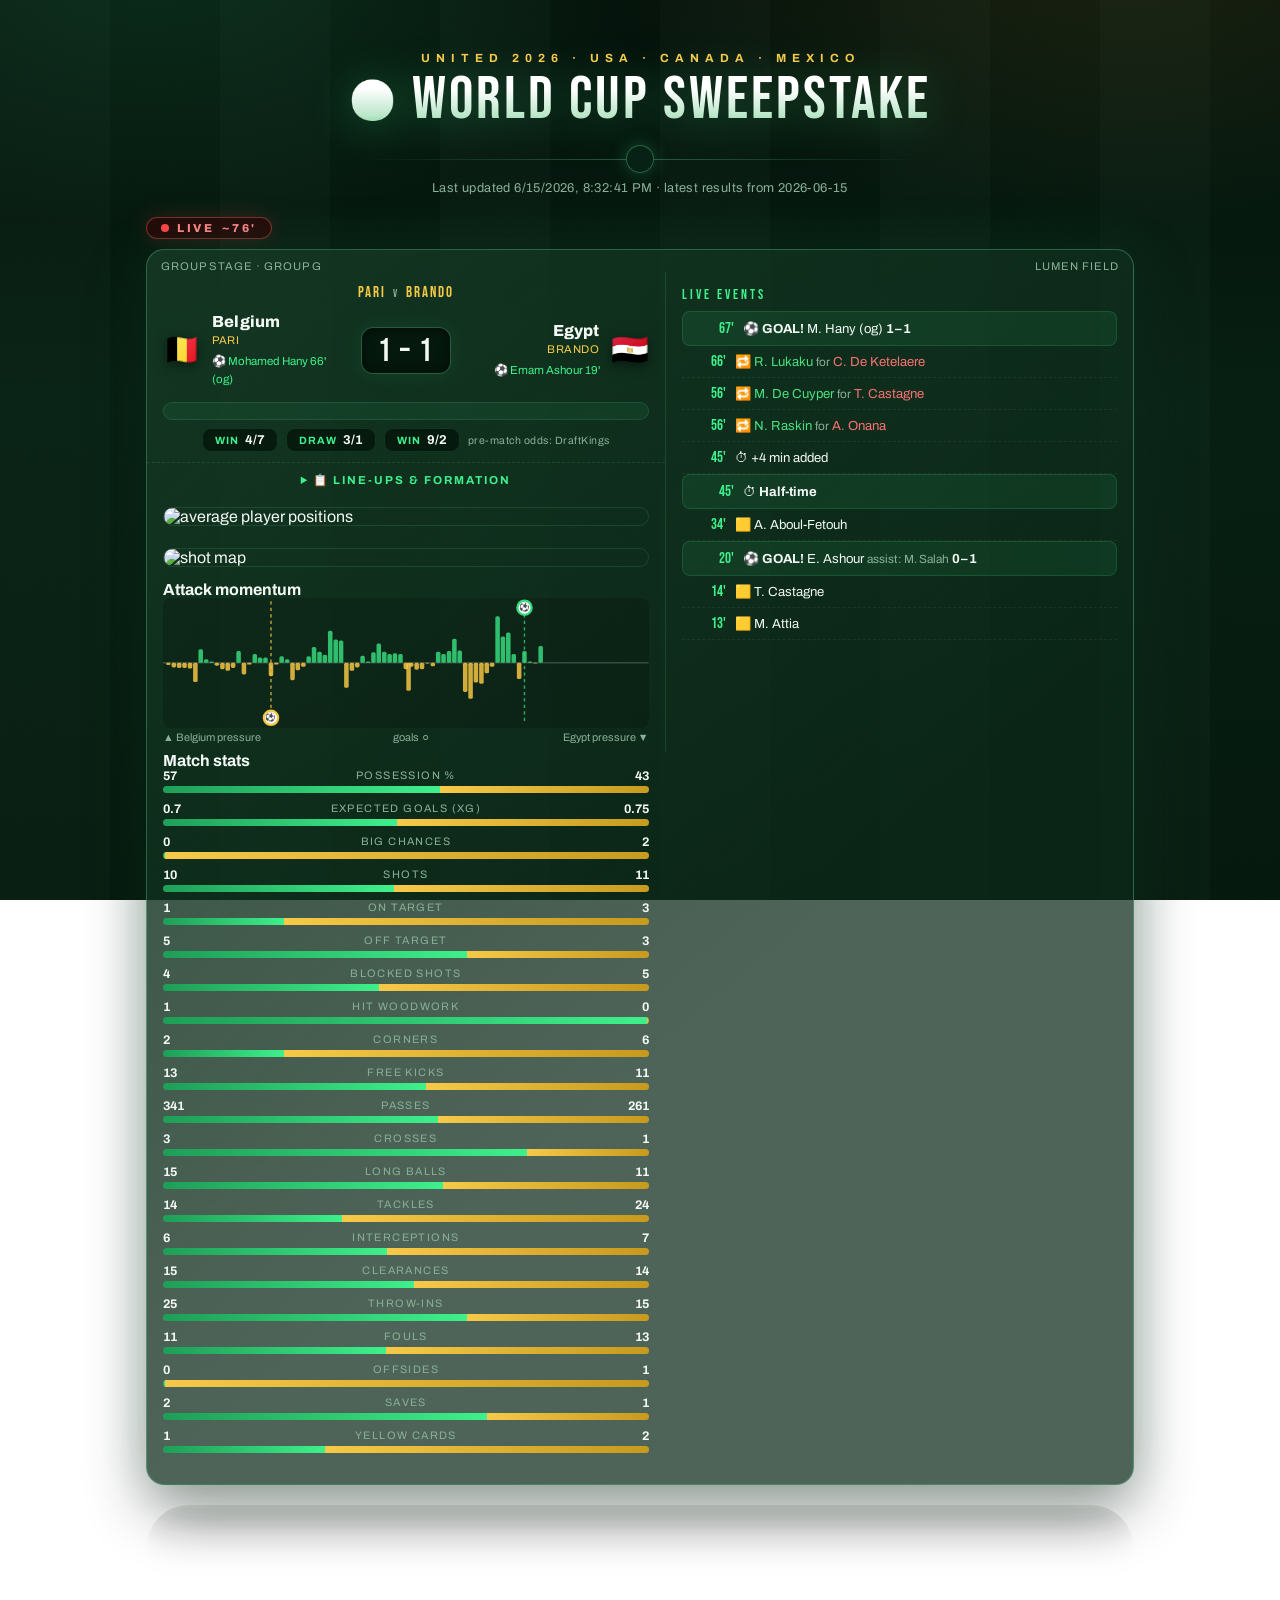
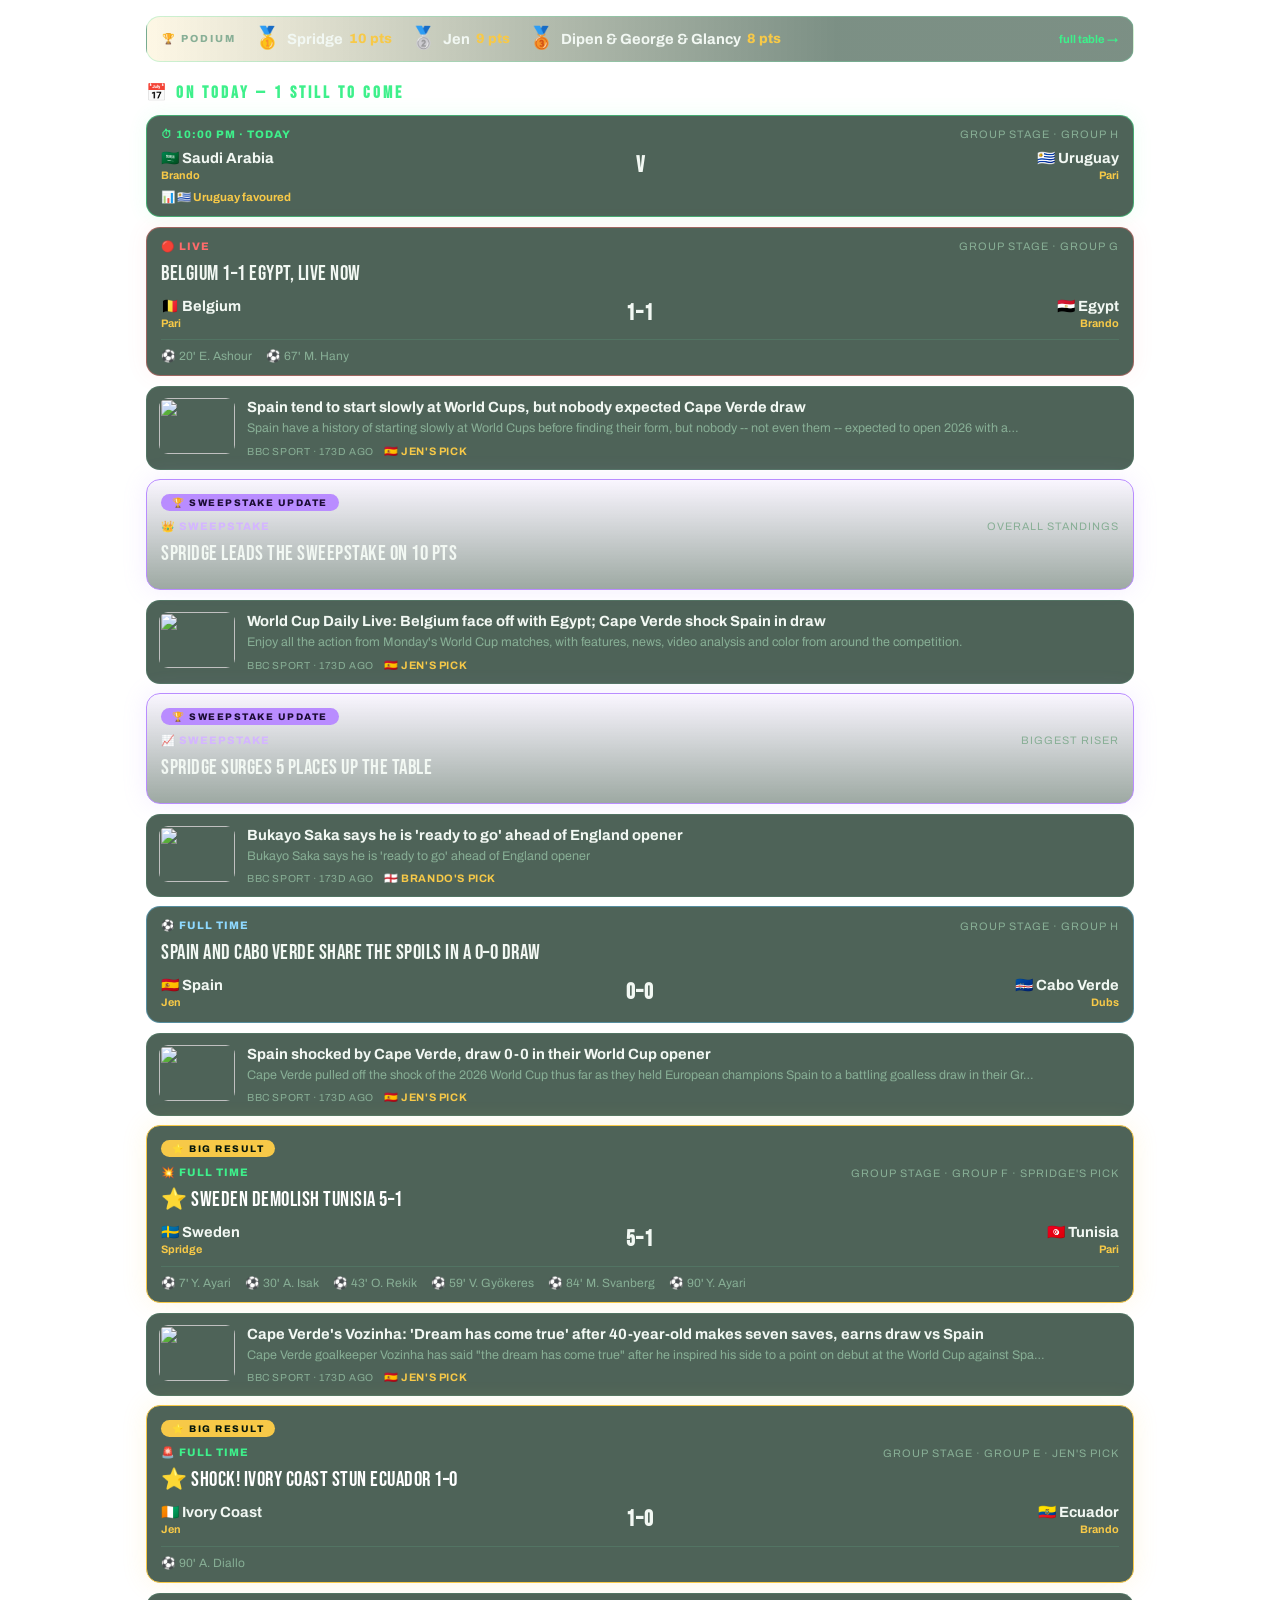
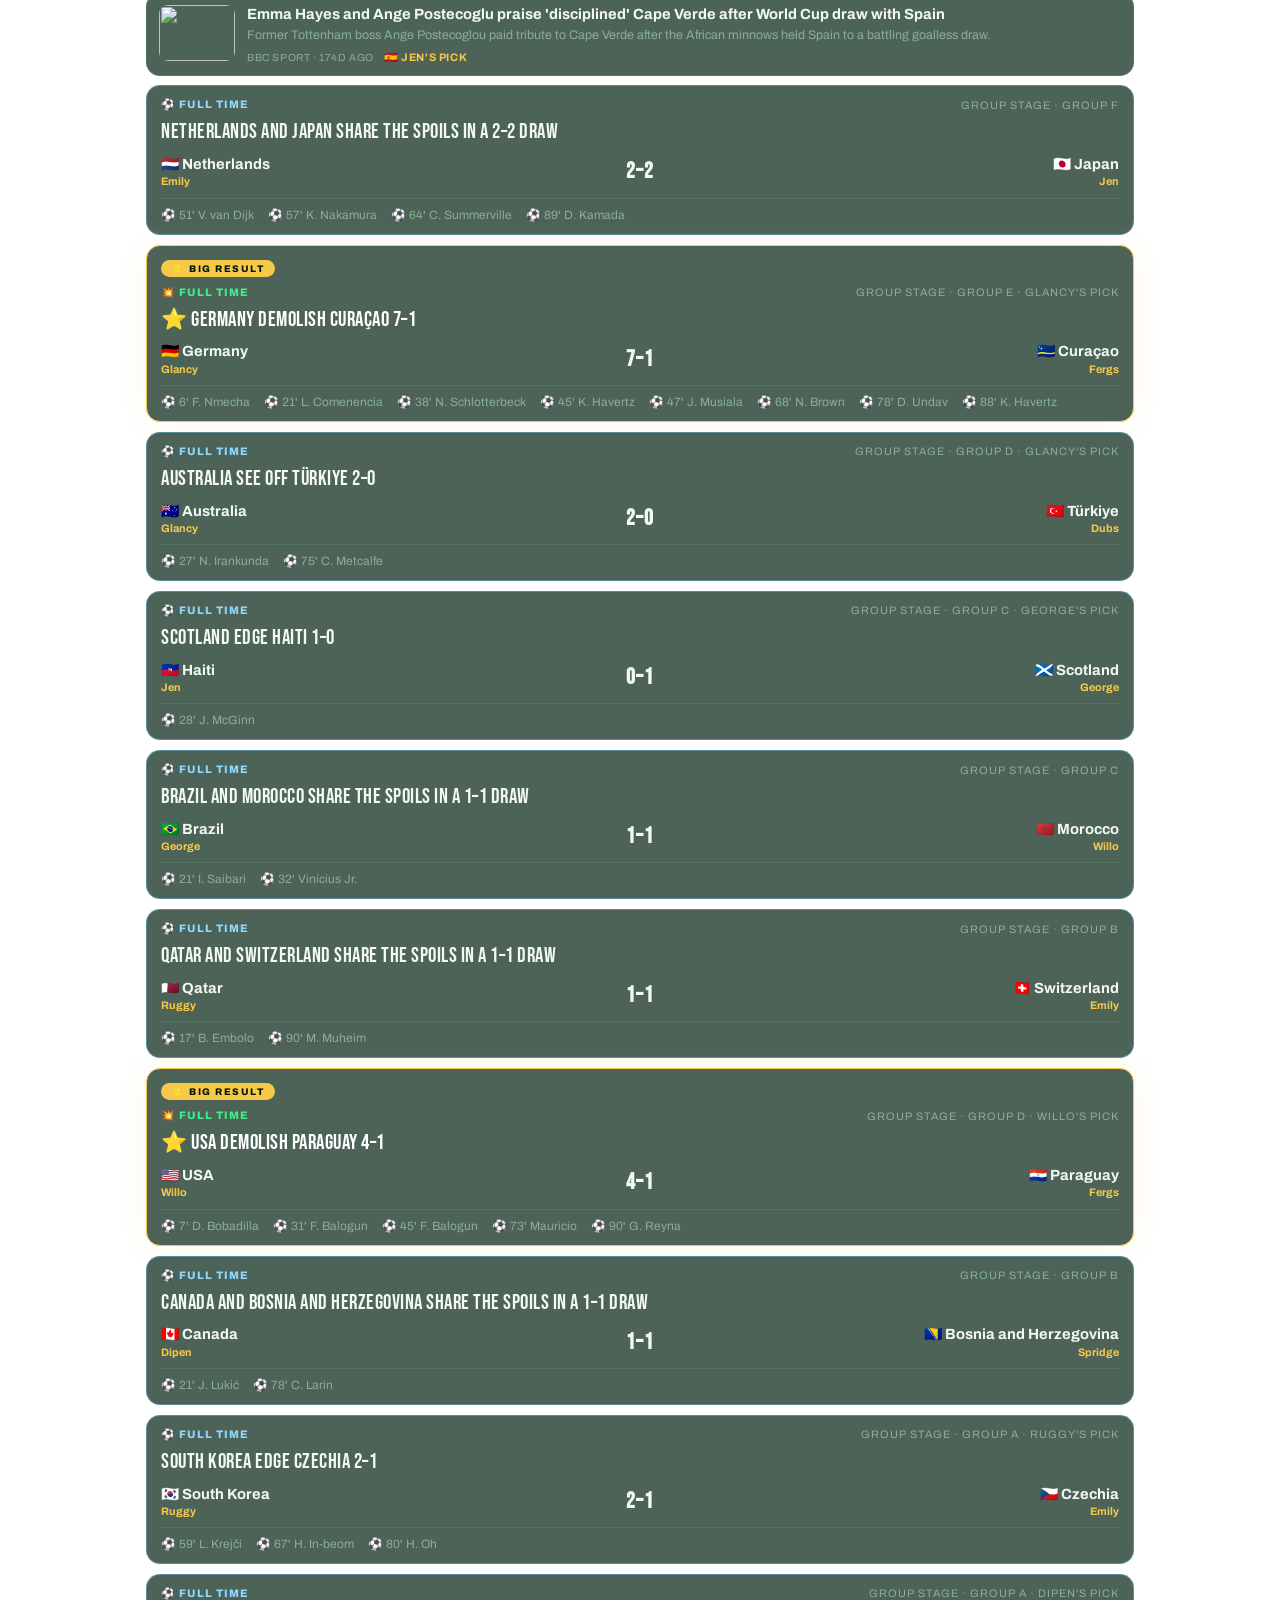
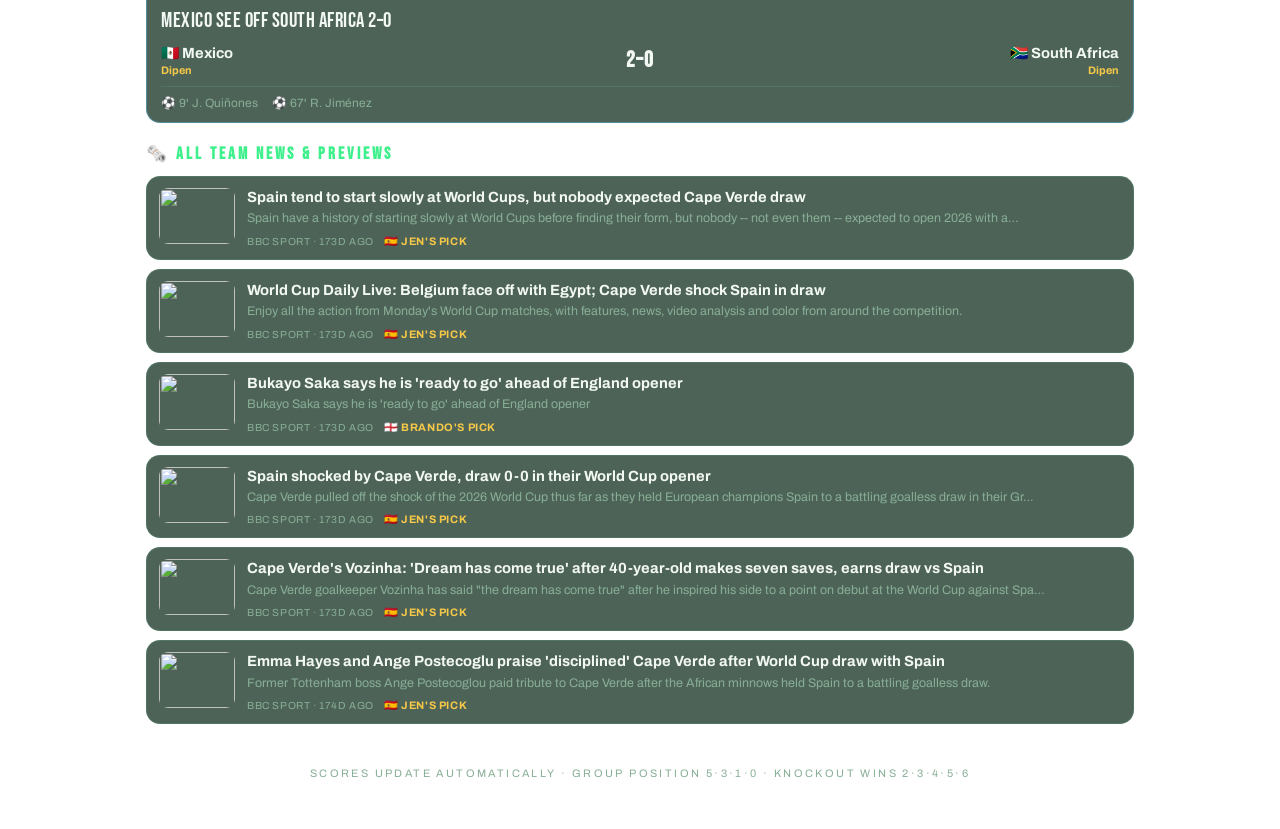
==== commit e545c38a: "Source news from BBC Sport World Cup feed instead of ESPN ESPN story pages are built around video an" ====
--- a/docs/index.html
+++ b/docs/index.html
@@ -1560,7 +1560,7 @@
       ${a.image ? `<img loading="lazy" src="${esc(a.image)}" alt="">` : ''}
       <div class="ni-body"><div class="ni-head">${esc(a.headline)}</div>
         ${a.desc ? `<div class="ni-desc">${esc(a.desc.slice(0, 140))}${a.desc.length > 140 ? '…' : ''}</div>` : ''}
-        <div class="ni-meta"><span>ESPN${a.published ? ' · ' + ago(a.published) : ''}</span>${tag}</div></div></a>`;
+        <div class="ni-meta"><span>${esc(a.source || 'BBC Sport')}${a.published ? ' · ' + ago(a.published) : ''}</span>${tag}</div></div></a>`;
   };
   const highlightCard = s => {
     const mod = s.live ? ' live' : s.sweep ? ' sweep' : s.big ? ' big' : ' result';
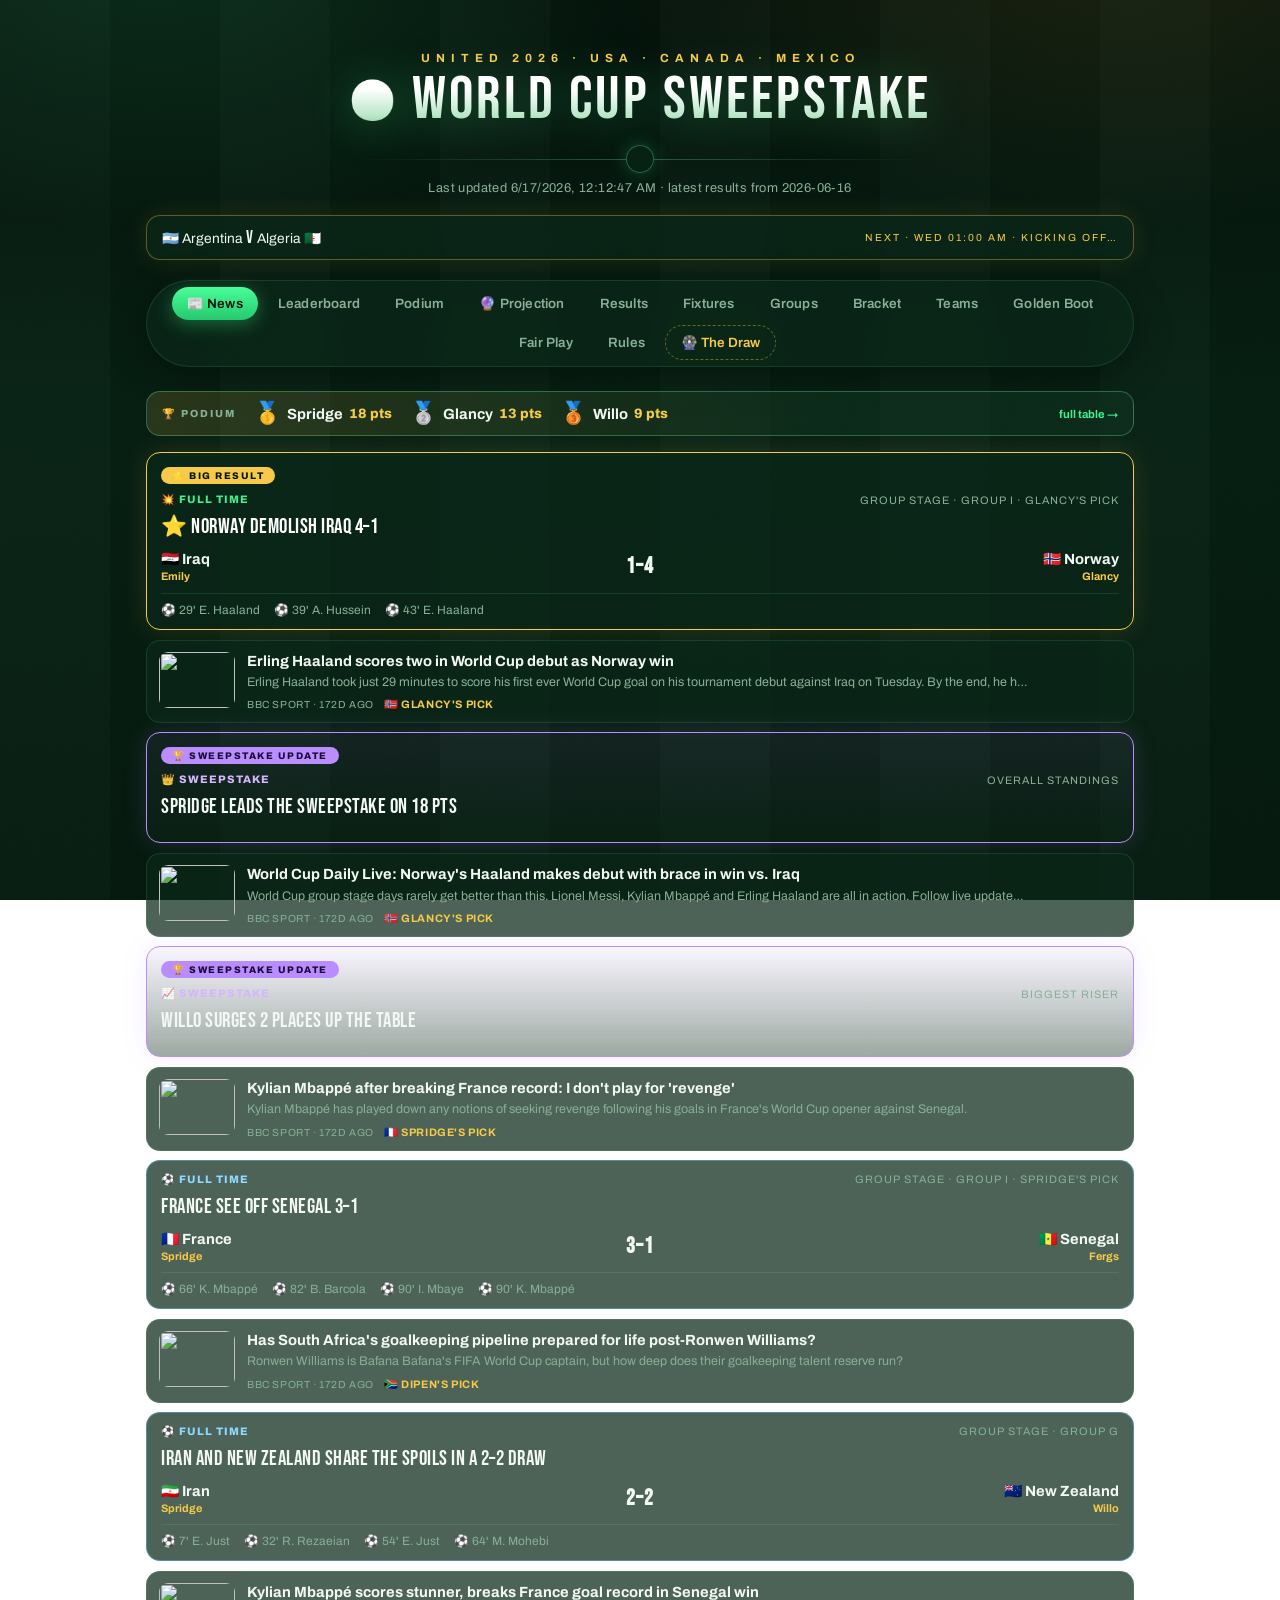
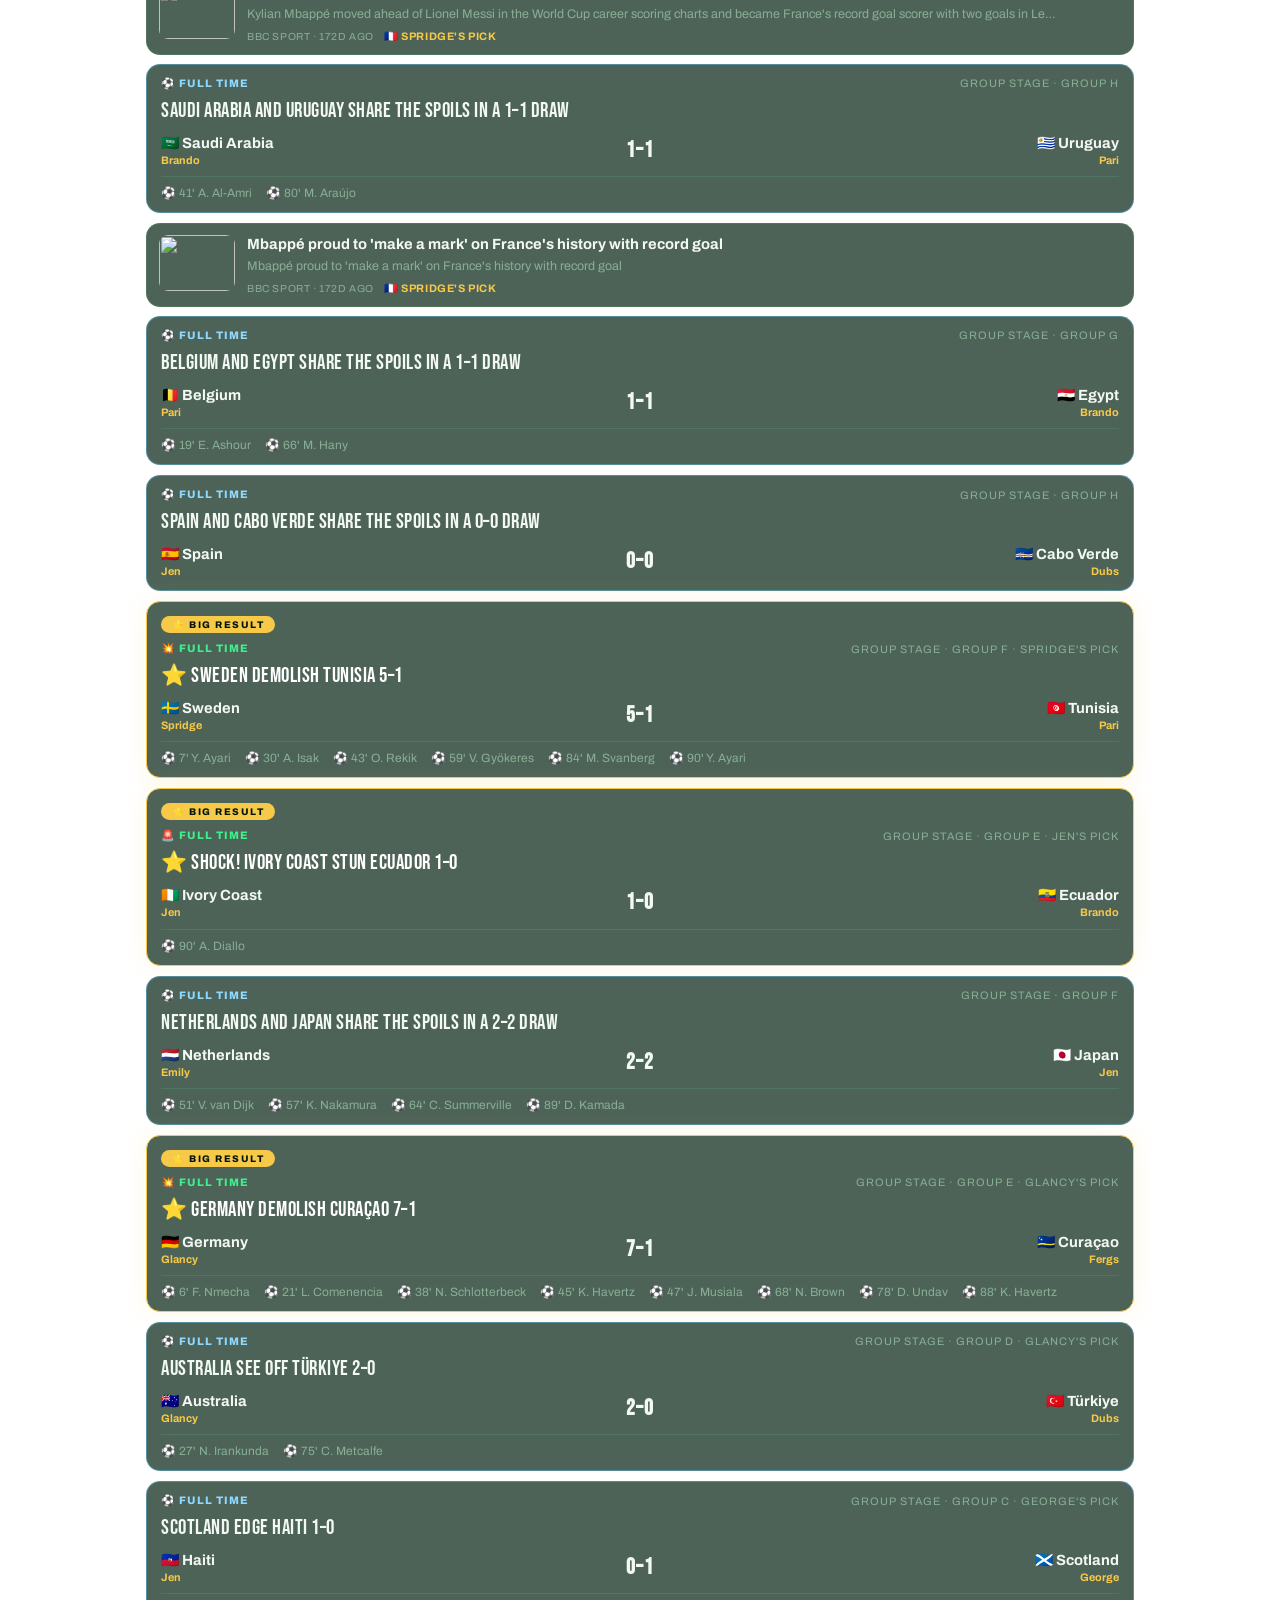
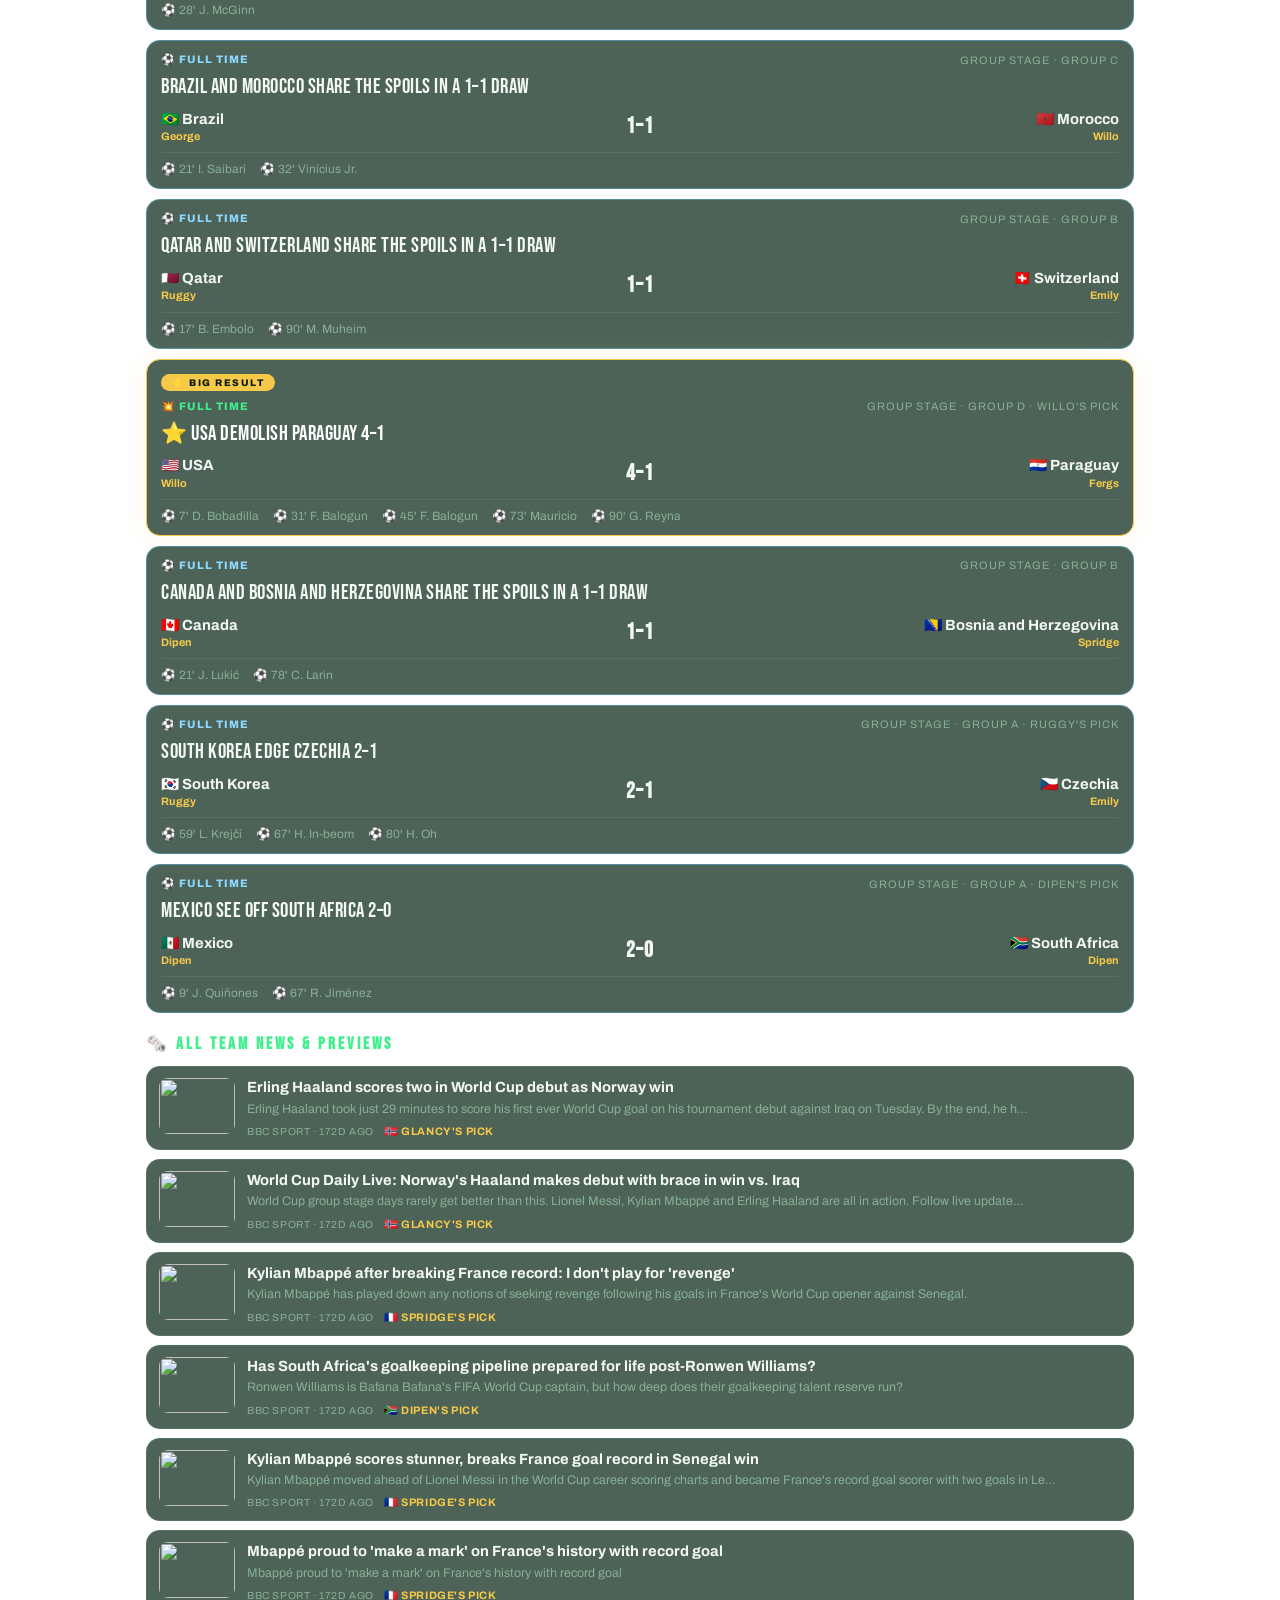
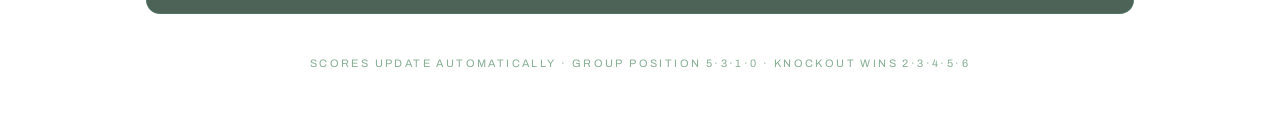
==== commit 07678ef0: "Fix unreadable team names in groups on mobile The group table used table-layout:fixed, but its first" ====
--- a/docs/index.html
+++ b/docs/index.html
@@ -389,9 +389,10 @@
   .group th:nth-child(4), .group td:nth-child(4) { width: 60px; }
   .group th:nth-child(5), .group td:nth-child(5) { width: 40px; }
   .group th:nth-child(6), .group td:nth-child(6) { width: 44px; }
-  .group .gname { background: linear-gradient(90deg, rgba(247,201,72,.14), rgba(16,52,32,.8) 65%);
+  .group .gname { display: block; background: linear-gradient(90deg, rgba(247,201,72,.14), rgba(16,52,32,.8) 65%);
                   color: var(--gold); font-family: var(--disp); font-size: .95rem; font-weight: 400;
-                  letter-spacing: 3px; text-transform: uppercase; padding: 9px 12px; }
+                  letter-spacing: 3px; text-transform: uppercase; padding: 9px 12px;
+                  border-radius: 10px 10px 0 0; }
   .group .q td { background: rgba(62, 240, 139, .06); }
   .group .q td:last-child { color: var(--accent); }
   .group td.teamcell { white-space: nowrap; overflow: hidden; text-overflow: ellipsis; }
@@ -1757,8 +1758,7 @@
       <td class="num hide-sm">${r.w}-${r.d}-${r.l}</td>
       <td class="num">${r.gd > 0 ? '+' : ''}${r.gd}</td>
       <td class="num total">${r.pts}</td></tr>`).join('');
-    return `<div class="group"><table>
-      <tr><td class="gname" colspan="6">${esc(g.name)}</td></tr>
+    return `<div class="group"><div class="gname">${esc(g.name)}</div><table>
       <tr><th></th><th>Team</th><th class="num">P</th>
       <th class="num hide-sm">W-D-L</th><th class="num">GD</th><th class="num">Pts</th></tr>
       ${rows}</table></div>`;
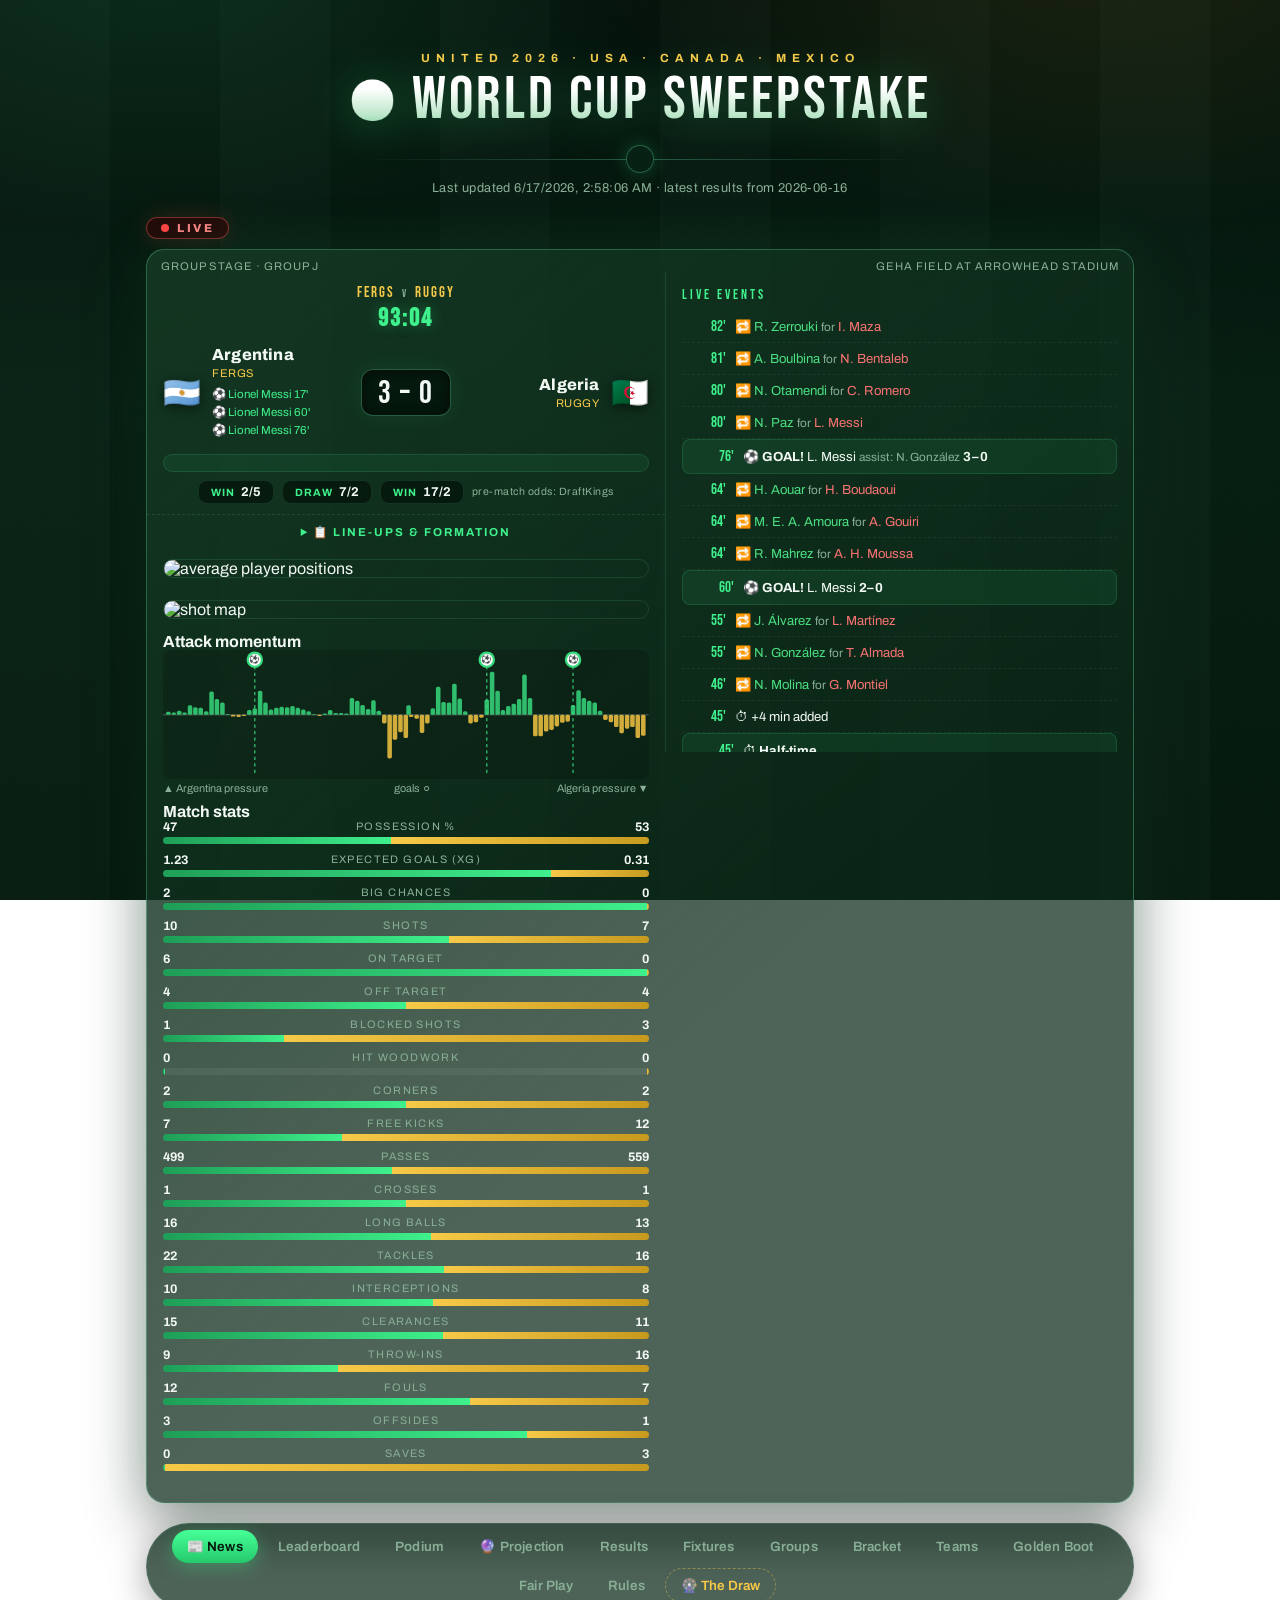
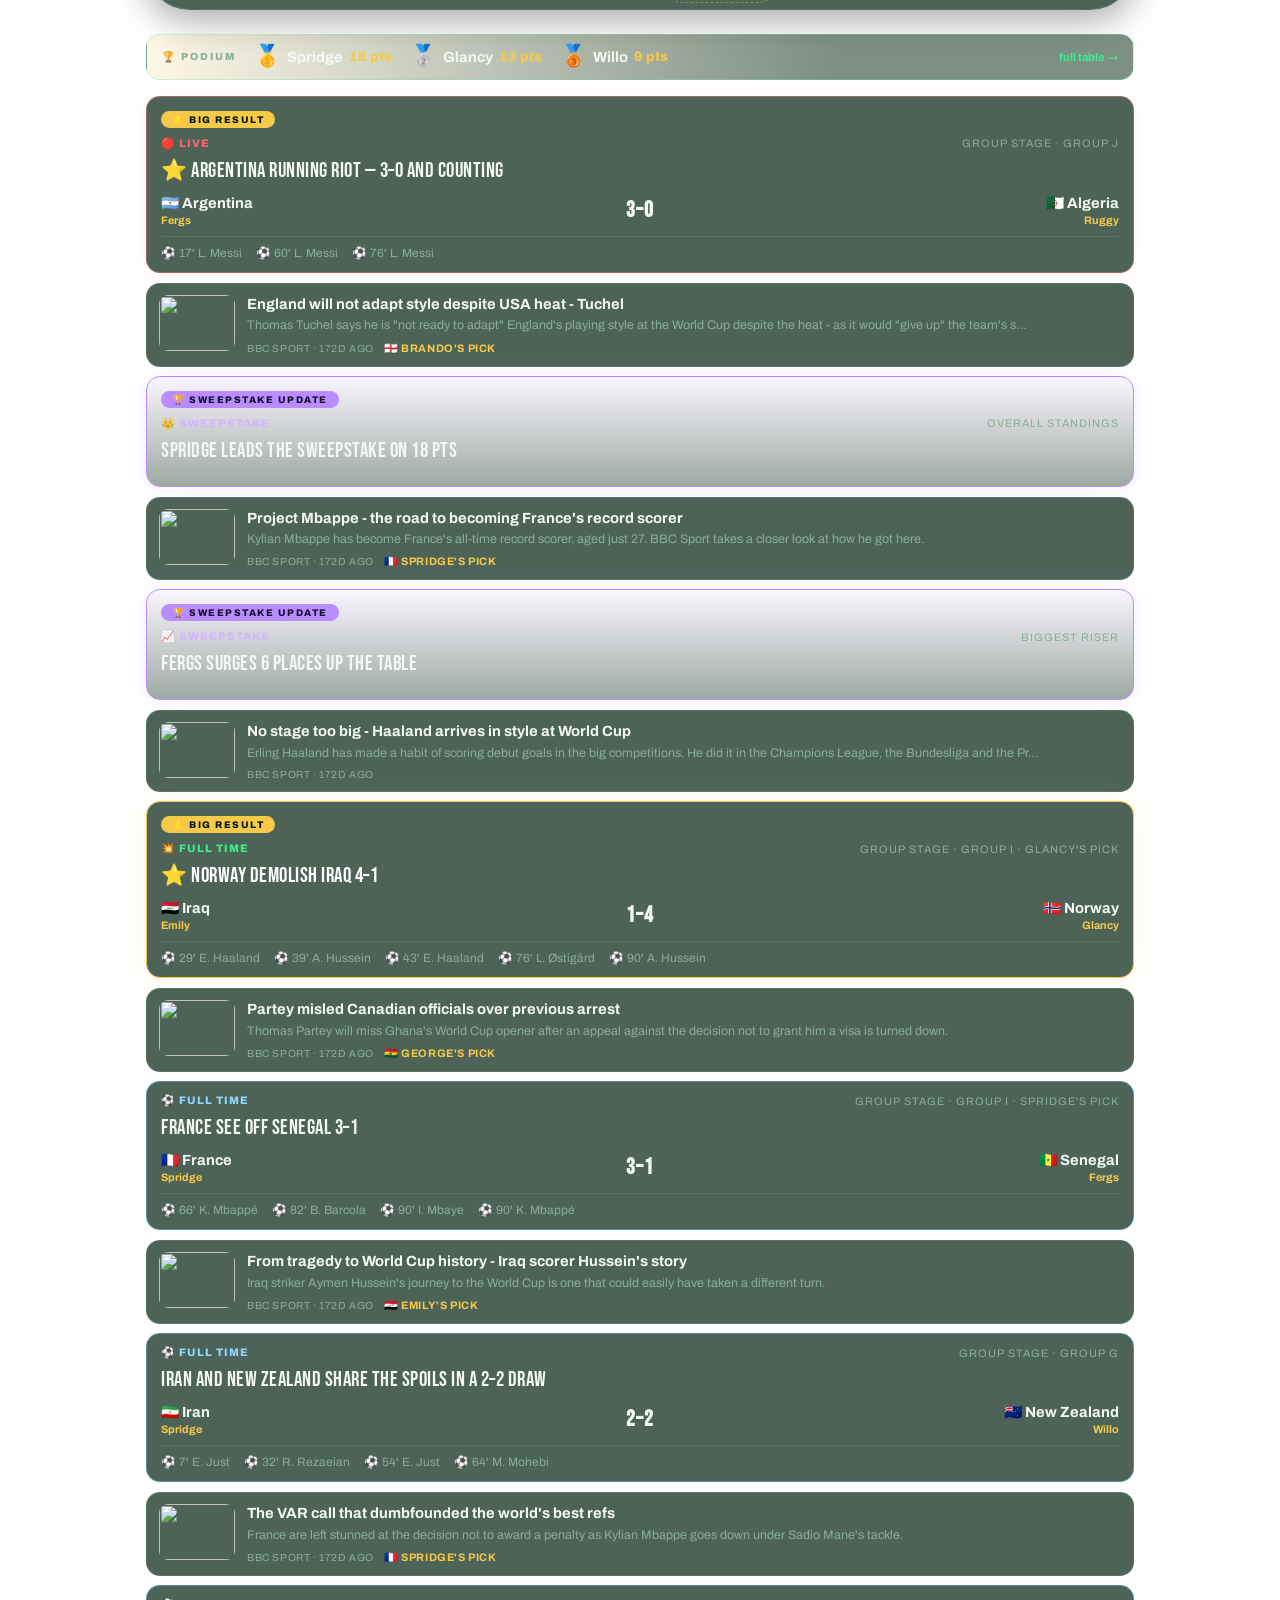
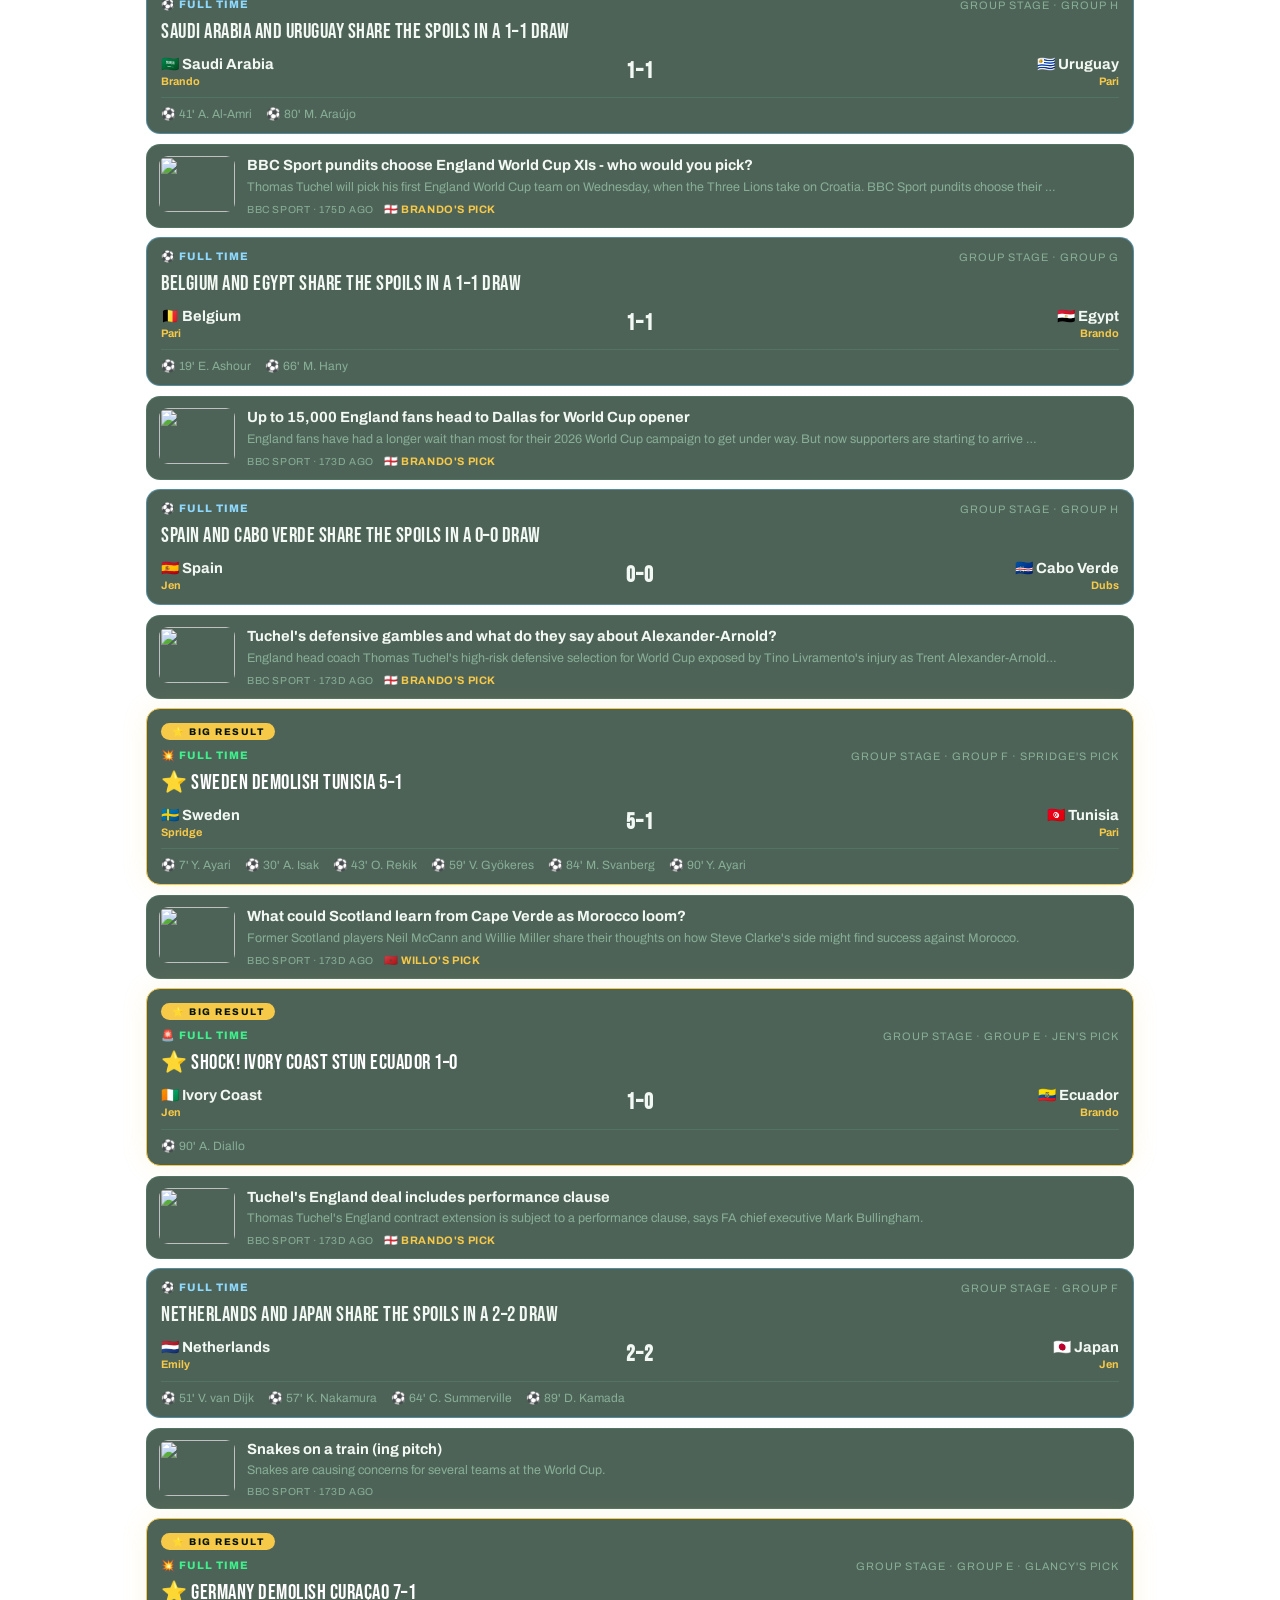
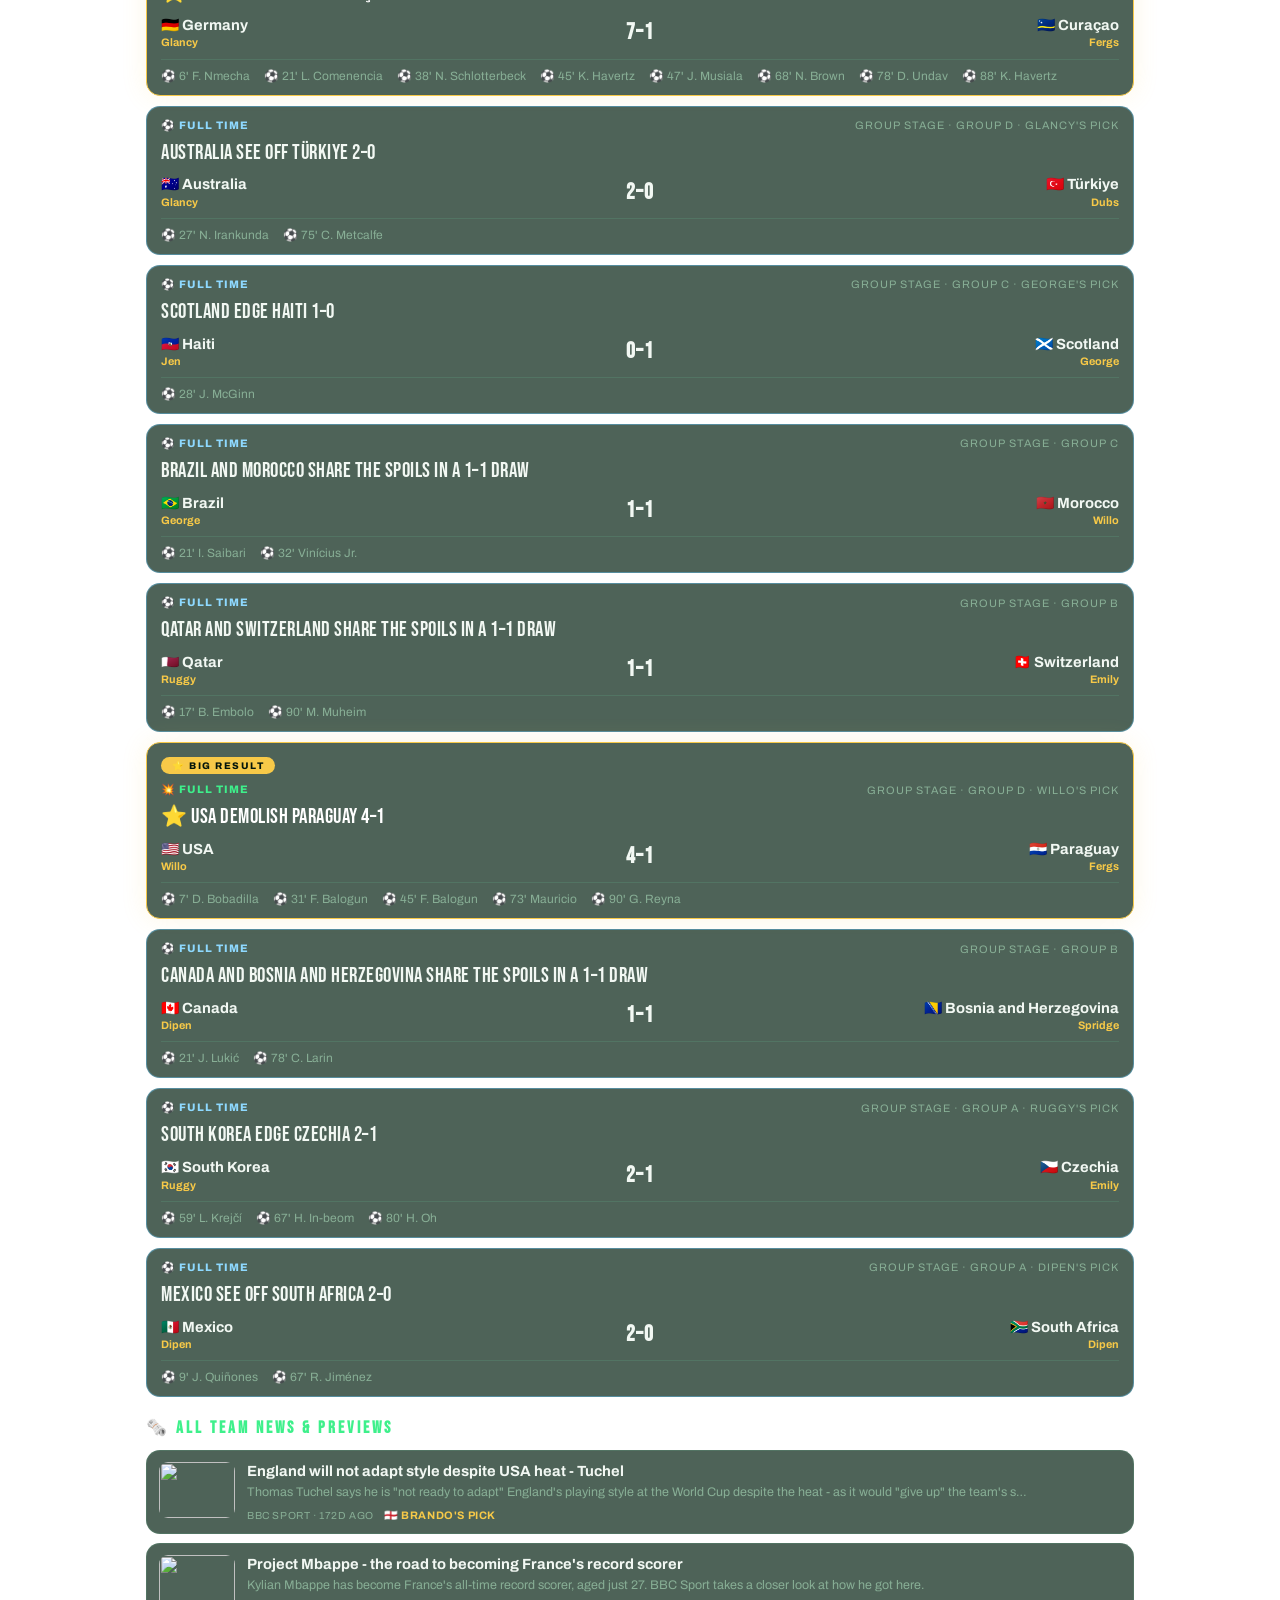
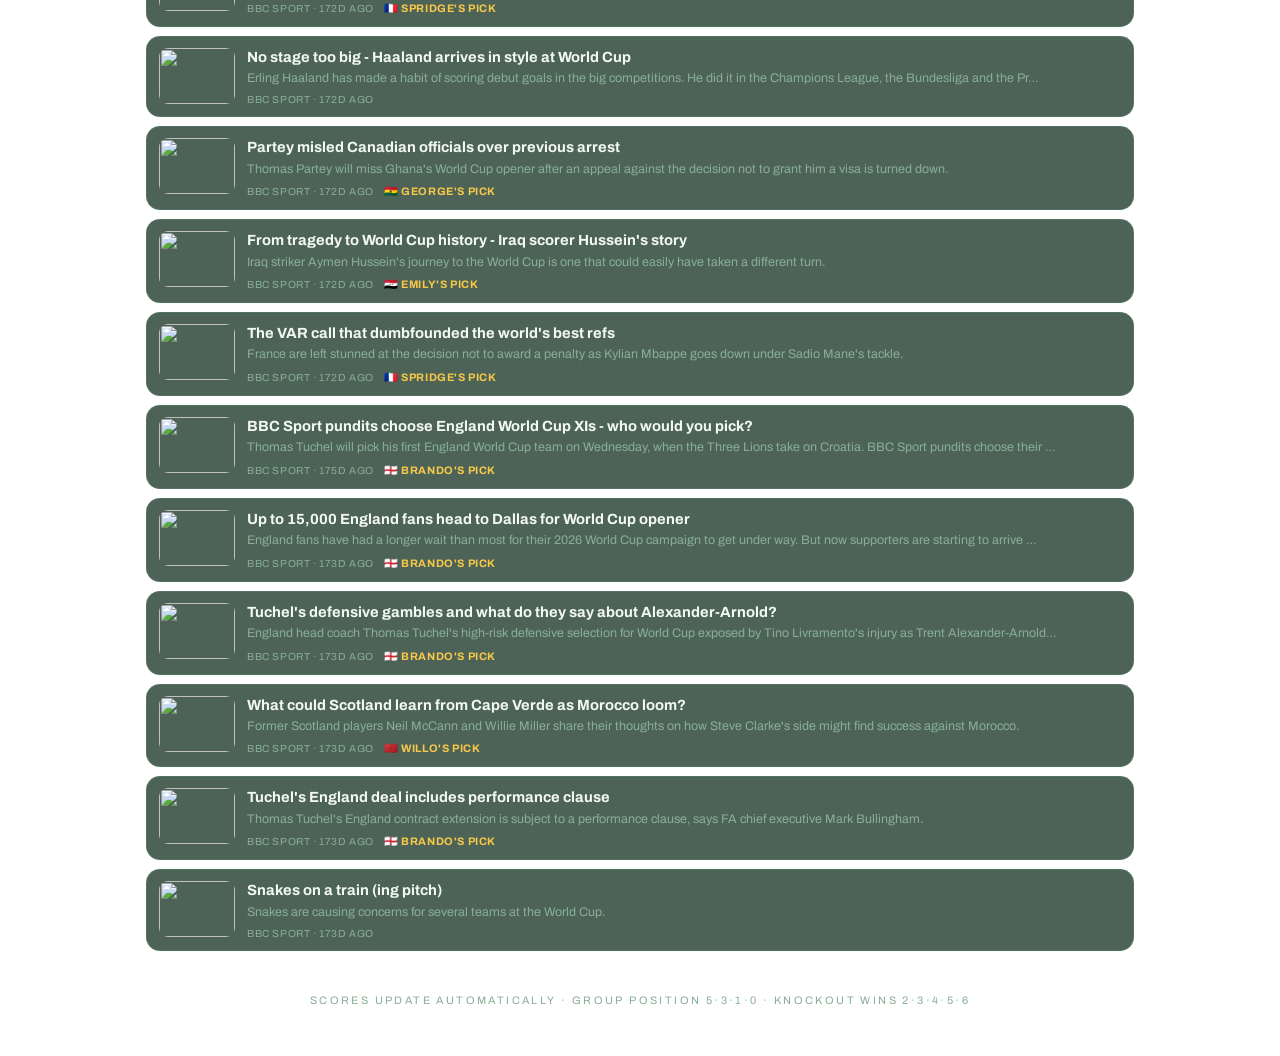
==== commit 8351ab75: "Show a bold centred MM:SS match clock above the live score Replace the small clock tucked in the LIV" ====
--- a/docs/index.html
+++ b/docs/index.html
@@ -415,6 +415,11 @@
               box-shadow: 0 0 60px rgba(62, 240, 139, .10), 0 22px 60px rgba(0,0,0,.45); }
   .livecard .clock { color: var(--accent); font-family: var(--disp); font-size: .95rem;
                      letter-spacing: 1.5px; font-variant-numeric: tabular-nums; }
+  .matchclock { text-align: center; font-family: var(--disp); font-weight: 800;
+                font-size: 1.55rem; letter-spacing: 2px; color: var(--accent);
+                font-variant-numeric: tabular-nums; margin: 4px 0 2px; line-height: 1.1;
+                text-shadow: 0 0 14px rgba(54, 217, 124, .35); }
+  .matchclock.paused { color: var(--gold); font-size: 1.05rem; letter-spacing: 3px; }
   .livegrid { display: grid; grid-template-columns: 1.05fr .95fr; gap: 0; }
   .livegrid .left { padding: 4px 0 12px; }
   .livegrid .right { border-left: 1px solid var(--line); padding: 14px 16px;
@@ -781,6 +786,39 @@
   return `~${parseInt(m[1], 10) + Math.min(Math.round(elapsed), 6)}'`;
 }
 
+// Big centred MM:SS match clock above the scoreline. The feed only gives whole
+// minutes, so we anchor seconds the first time we see each minute value (per
+// match) and let a 1s ticker count up — re-anchoring only when the minute
+// changes, so the relay's ~12s refreshes don't keep resetting the seconds.
+const CLOCK_ANCHORS = {};
+function fmtClock(sec) {
+  sec = Math.max(0, Math.floor(sec));
+  return `${Math.floor(sec / 60)}:${String(sec % 60).padStart(2, '0')}`;
+}
+function matchClock(m, generatedAt) {
+  const detail = m.status_detail || '';
+  if (/\bHT\b|half.?time/i.test(detail)) return `<div class="matchclock paused">HALF&nbsp;TIME</div>`;
+  if (/\bF?T\b|full.?time|\bAET\b|pen|final|ended/i.test(detail) && !/^\d/.test(detail))
+    return `<div class="matchclock paused">${esc(detail)}</div>`;
+  const mm = /(\d+)/.exec(m.clock || '');
+  if (!mm) return detail ? `<div class="matchclock paused">${esc(detail)}</div>` : '';
+  const add = /\+(\d+)/.exec(m.clock || '');
+  const totalMin = parseInt(mm[1], 10) + (add ? parseInt(add[1], 10) : 0);
+  const a = CLOCK_ANCHORS[m.id];
+  if (!a || a.min !== totalMin) CLOCK_ANCHORS[m.id] = { min: totalMin, t0: Date.now() };
+  const sec = Math.min((totalMin - 1) * 60 + (Date.now() - CLOCK_ANCHORS[m.id].t0) / 1000,
+                       totalMin * 60 + 15);            // hold near the minute end until it ticks over
+  return `<div class="matchclock" data-clock="${m.id}">${fmtClock(sec)}</div>`;
+}
+function tickClocks() {
+  document.querySelectorAll('.matchclock[data-clock]').forEach(el => {
+    const a = CLOCK_ANCHORS[el.dataset.clock];
+    if (!a) return;
+    el.textContent = fmtClock(Math.min((a.min - 1) * 60 + (Date.now() - a.t0) / 1000, a.min * 60 + 15));
+  });
+}
+setInterval(tickClocks, 1000);
+
 // goals as {minute, addedTime, side:'home'|'away'} — prefer sofascore incidents, fall back to ESPN/details
 function matchGoals(m, sofa, det) {
   const inc = (sofa?.incidents || []).filter(i => i.type === 'goal');
@@ -911,8 +949,7 @@
       .find(i => ['goal', 'card', 'substitution', 'period', 'varDecision'].includes(i.type));
     const lastEv = lastInc ? `<div class="lastev">${liveIncidents({ incidents: [lastInc] })}</div>` : '';
     return `<div class="livewrap">
-      <span class="live-badge"><span class="dot"></span> LIVE
-        <span class="clock">${esc(tickClock(m.clock, m.status_detail, d.generated_at))}</span></span>
+      <span class="live-badge"><span class="dot"></span> LIVE</span>
       <div class="livecard">
         <div class="head" style="display:flex;justify-content:space-between;gap:10px;
           padding:10px 14px 0;color:var(--dim);font-size:.7rem;text-transform:uppercase;
@@ -920,6 +957,7 @@
         <div class="livegrid">
           <div class="left">
             ${duelStrip(m.home.owner, m.away.owner)}
+            ${matchClock(m, d.generated_at)}
             <div class="scoreline">
               ${side(m.home, false)}
               <div class="scorebox">${m.home.goals} – ${m.away.goals}</div>
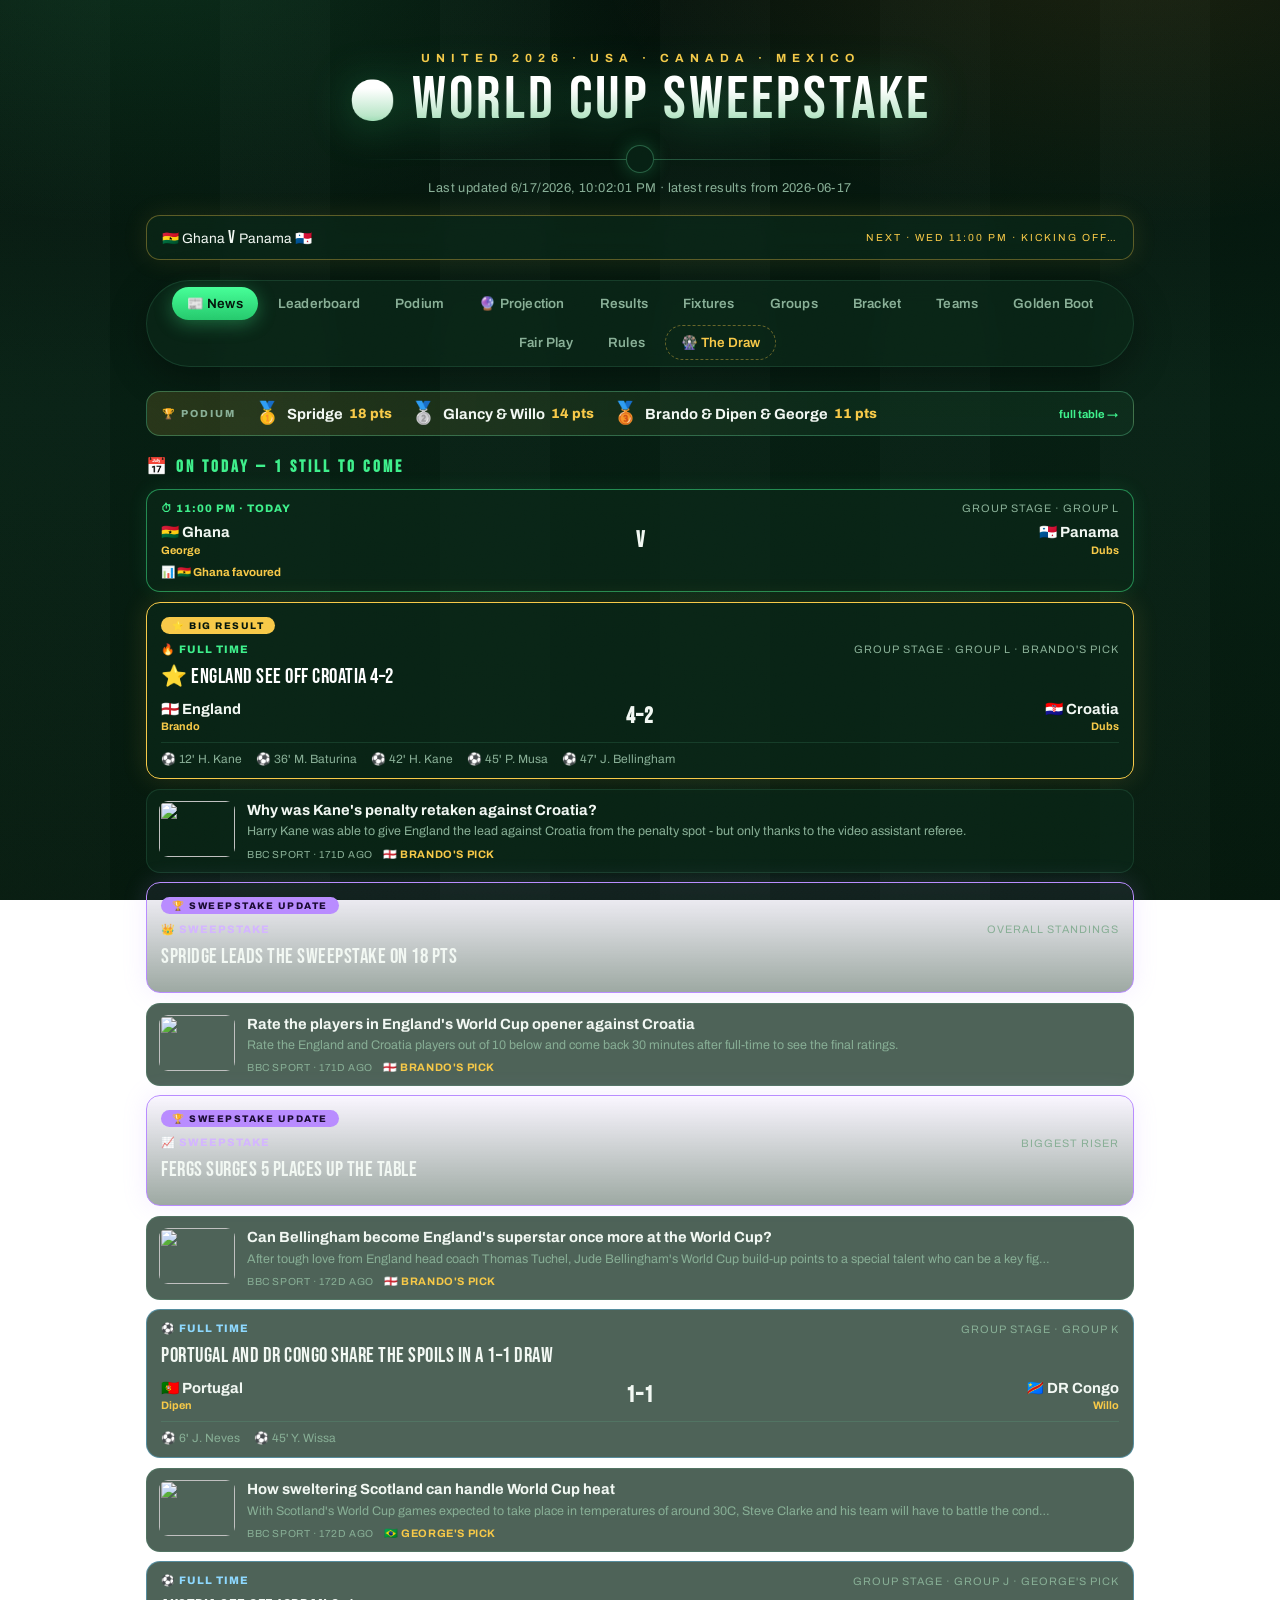
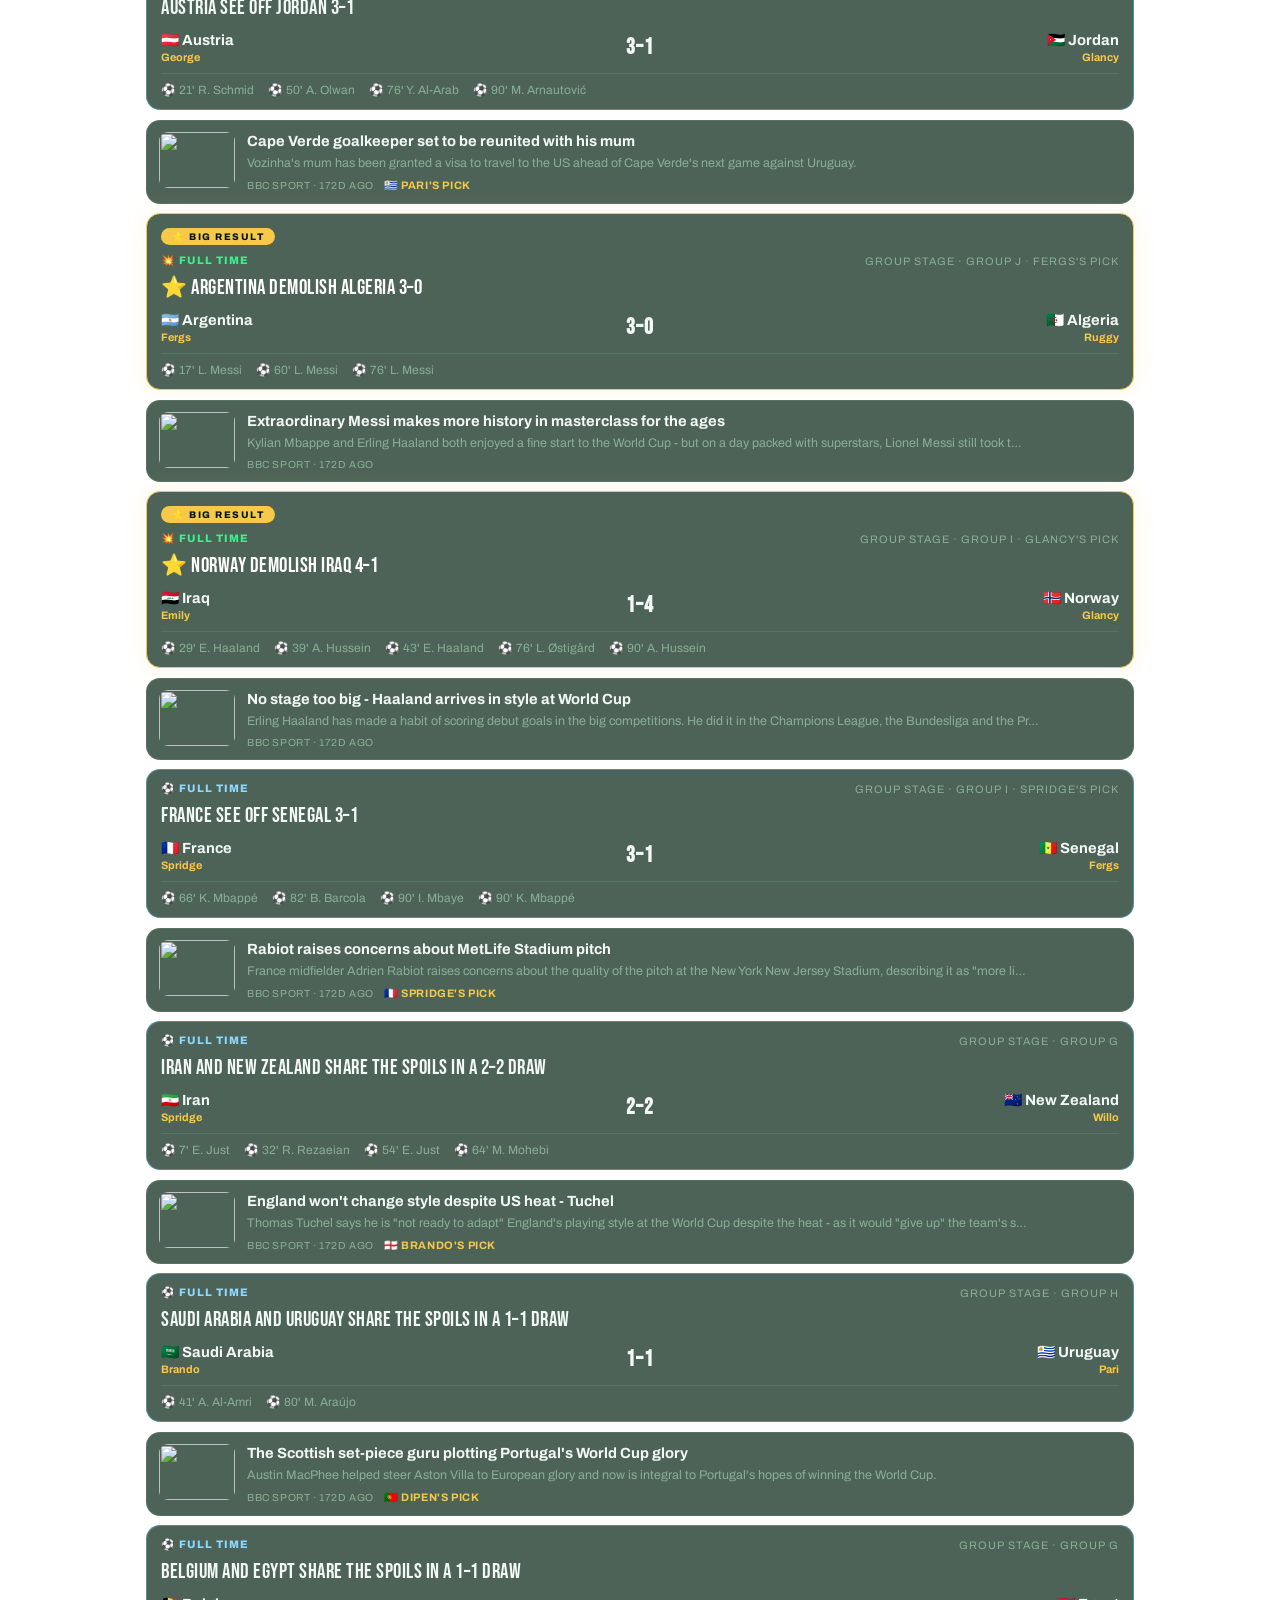
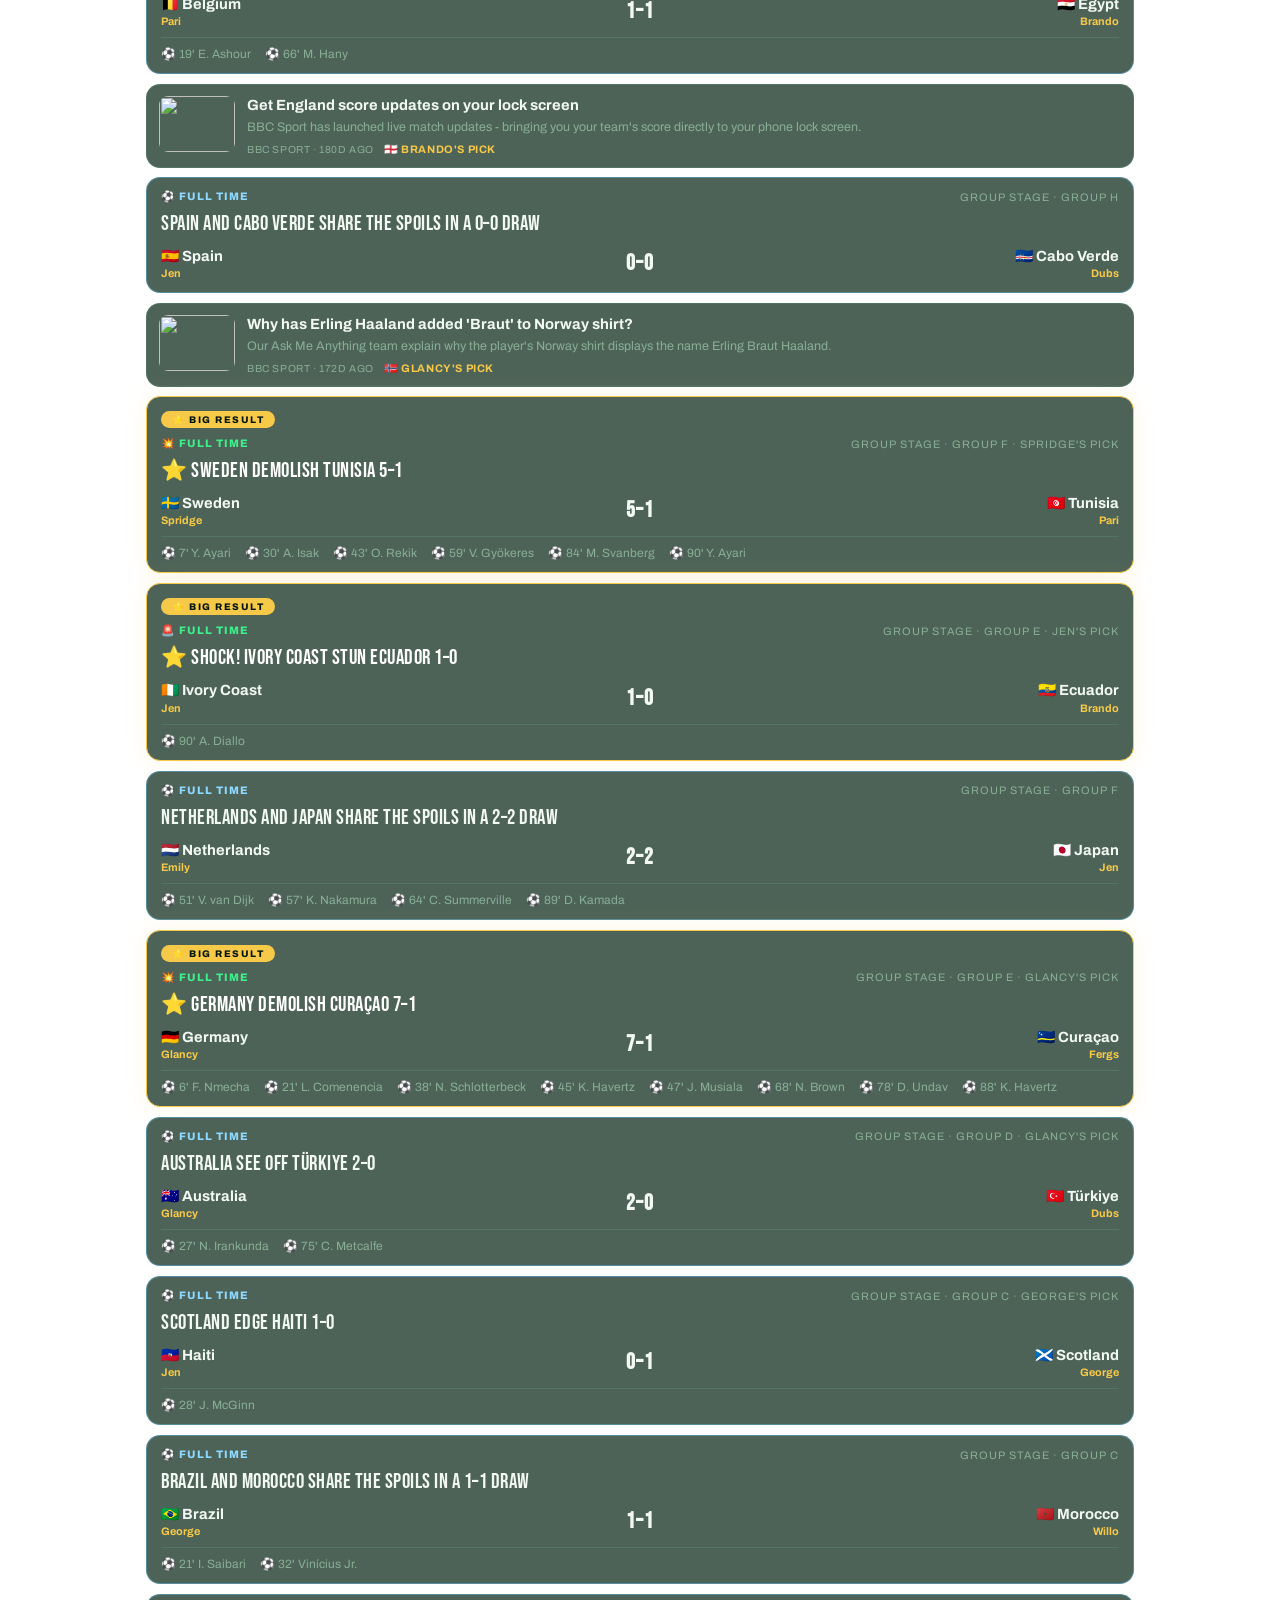
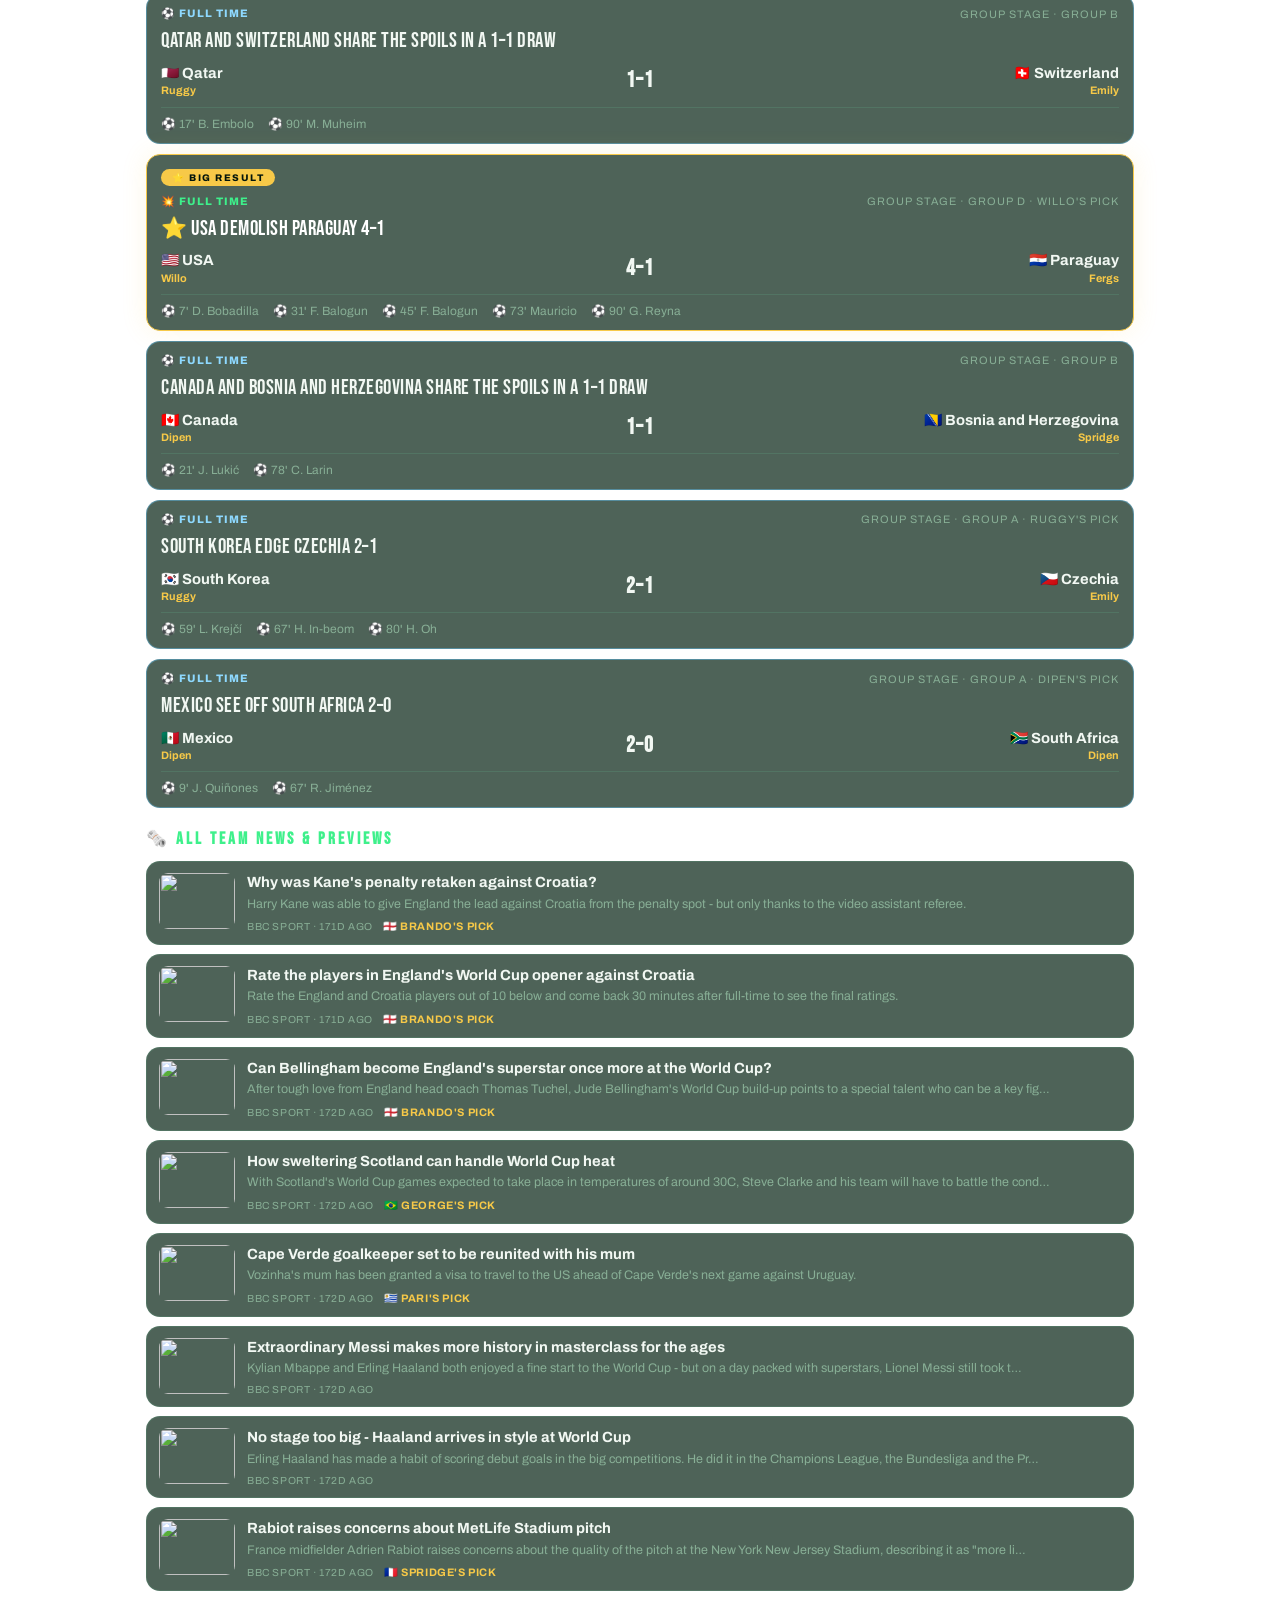
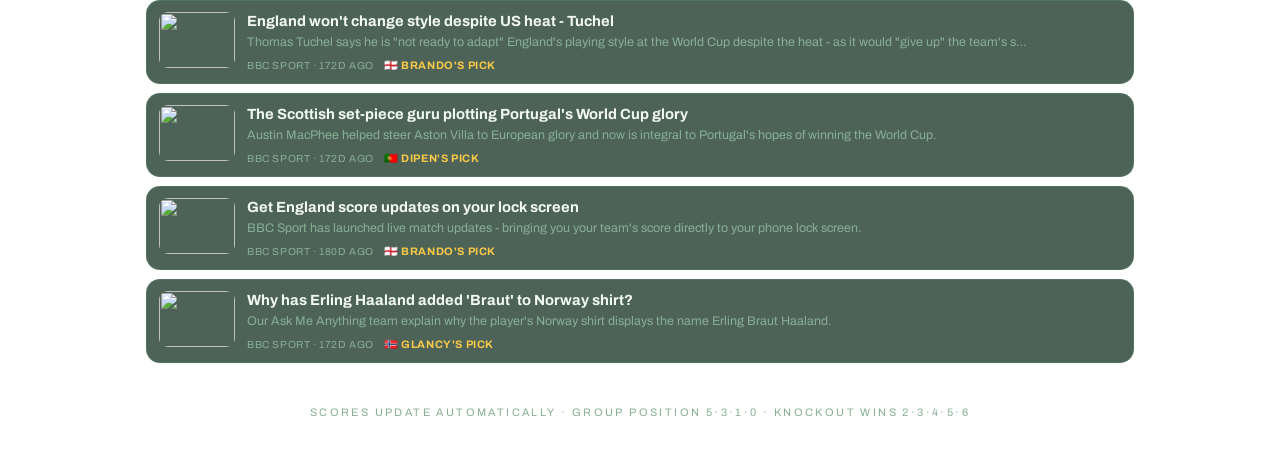
==== commit 2a02217d: "Fix live clock freeze + relay rate-limiting (429) Clock: the MM:SS clock anchored to the feed minute" ====
--- a/docs/index.html
+++ b/docs/index.html
@@ -790,12 +790,15 @@
 // minutes, so we anchor seconds the first time we see each minute value (per
 // match) and let a 1s ticker count up — re-anchoring only when the minute
 // changes, so the relay's ~12s refreshes don't keep resetting the seconds.
-const CLOCK_ANCHORS = {};
+const CLOCK_ANCHORS = {};   // id -> { base, t0, cap } — game-seconds anchor that climbs in real time
 function fmtClock(sec) {
   sec = Math.max(0, Math.floor(sec));
   return `${Math.floor(sec / 60)}:${String(sec % 60).padStart(2, '0')}`;
 }
-function matchClock(m, generatedAt) {
+// Current ticking value for an anchor: climbs at 1s/s from when it was set,
+// capped so a dead/stale feed can't run the clock away indefinitely.
+function clockSec(a) { return Math.min(a.base + (Date.now() - a.t0) / 1000, a.cap); }
+function matchClock(m) {
   const detail = m.status_detail || '';
   if (/\bHT\b|half.?time/i.test(detail)) return `<div class="matchclock paused">HALF&nbsp;TIME</div>`;
   if (/\bF?T\b|full.?time|\bAET\b|pen|final|ended/i.test(detail) && !/^\d/.test(detail))
@@ -804,17 +807,21 @@
   if (!mm) return detail ? `<div class="matchclock paused">${esc(detail)}</div>` : '';
   const add = /\+(\d+)/.exec(m.clock || '');
   const totalMin = parseInt(mm[1], 10) + (add ? parseInt(add[1], 10) : 0);
+  const target = (totalMin - 1) * 60;           // game-seconds the feed minute implies
   const a = CLOCK_ANCHORS[m.id];
-  if (!a || a.min !== totalMin) CLOCK_ANCHORS[m.id] = { min: totalMin, t0: Date.now() };
-  const sec = Math.min((totalMin - 1) * 60 + (Date.now() - CLOCK_ANCHORS[m.id].t0) / 1000,
-                       totalMin * 60 + 15);            // hold near the minute end until it ticks over
-  return `<div class="matchclock" data-clock="${m.id}">${fmtClock(sec)}</div>`;
+  // Re-anchor forward only (monotonic): jump up when the feed is ahead of us,
+  // otherwise keep climbing — so stale data extrapolates instead of freezing,
+  // and a late feed update never snaps the clock backwards.
+  if (!a || target > clockSec(a))
+    CLOCK_ANCHORS[m.id] = { base: Math.max(target, a ? clockSec(a) : 0), t0: Date.now(), cap: target + 360 };
+  else
+    a.cap = Math.max(a.cap, target + 360);      // only ever raise the runaway guard, never pull back
+  return `<div class="matchclock" data-clock="${m.id}">${fmtClock(clockSec(CLOCK_ANCHORS[m.id]))}</div>`;
 }
 function tickClocks() {
   document.querySelectorAll('.matchclock[data-clock]').forEach(el => {
     const a = CLOCK_ANCHORS[el.dataset.clock];
-    if (!a) return;
-    el.textContent = fmtClock(Math.min((a.min - 1) * 60 + (Date.now() - a.t0) / 1000, a.min * 60 + 15));
+    if (a) el.textContent = fmtClock(clockSec(a));
   });
 }
 setInterval(tickClocks, 1000);
@@ -957,7 +964,7 @@
         <div class="livegrid">
           <div class="left">
             ${duelStrip(m.home.owner, m.away.owner)}
-            ${matchClock(m, d.generated_at)}
+            ${matchClock(m)}
             <div class="scoreline">
               ${side(m.home, false)}
               <div class="scorebox">${m.home.goals} – ${m.away.goals}</div>
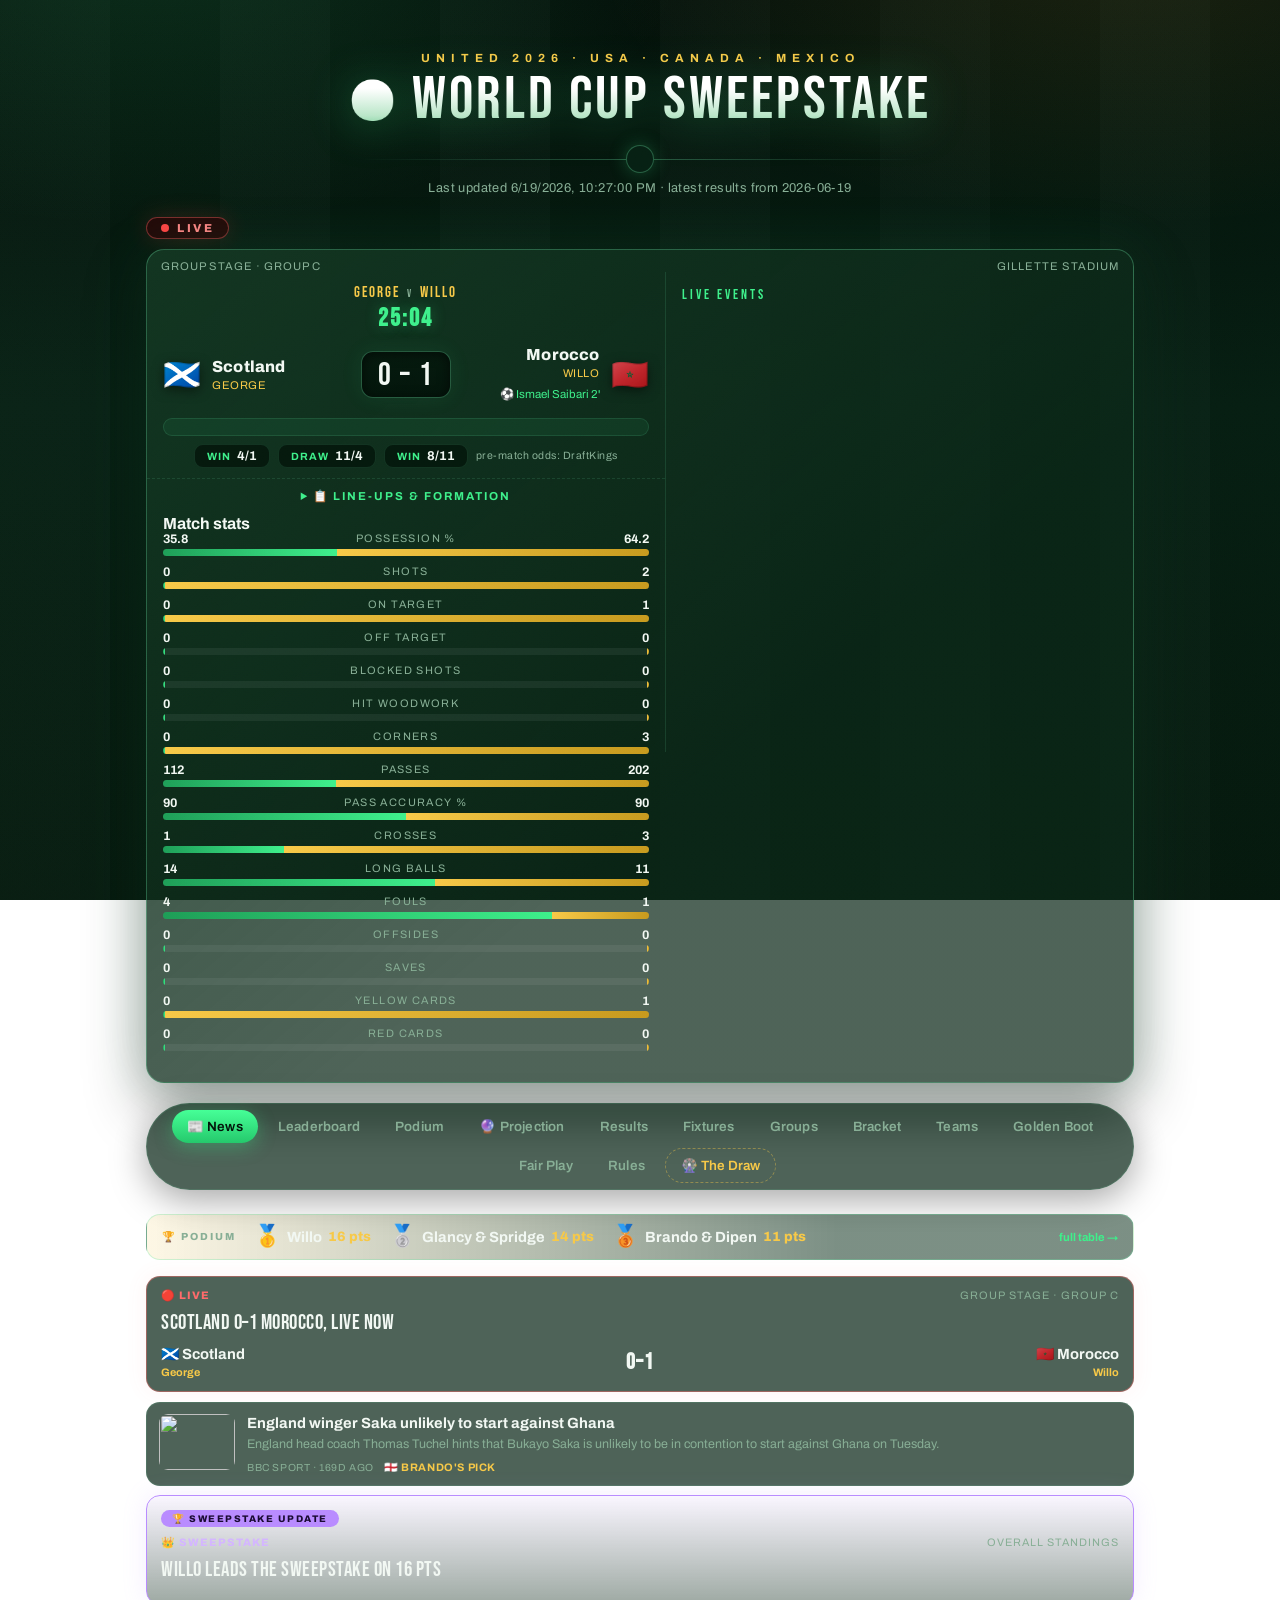
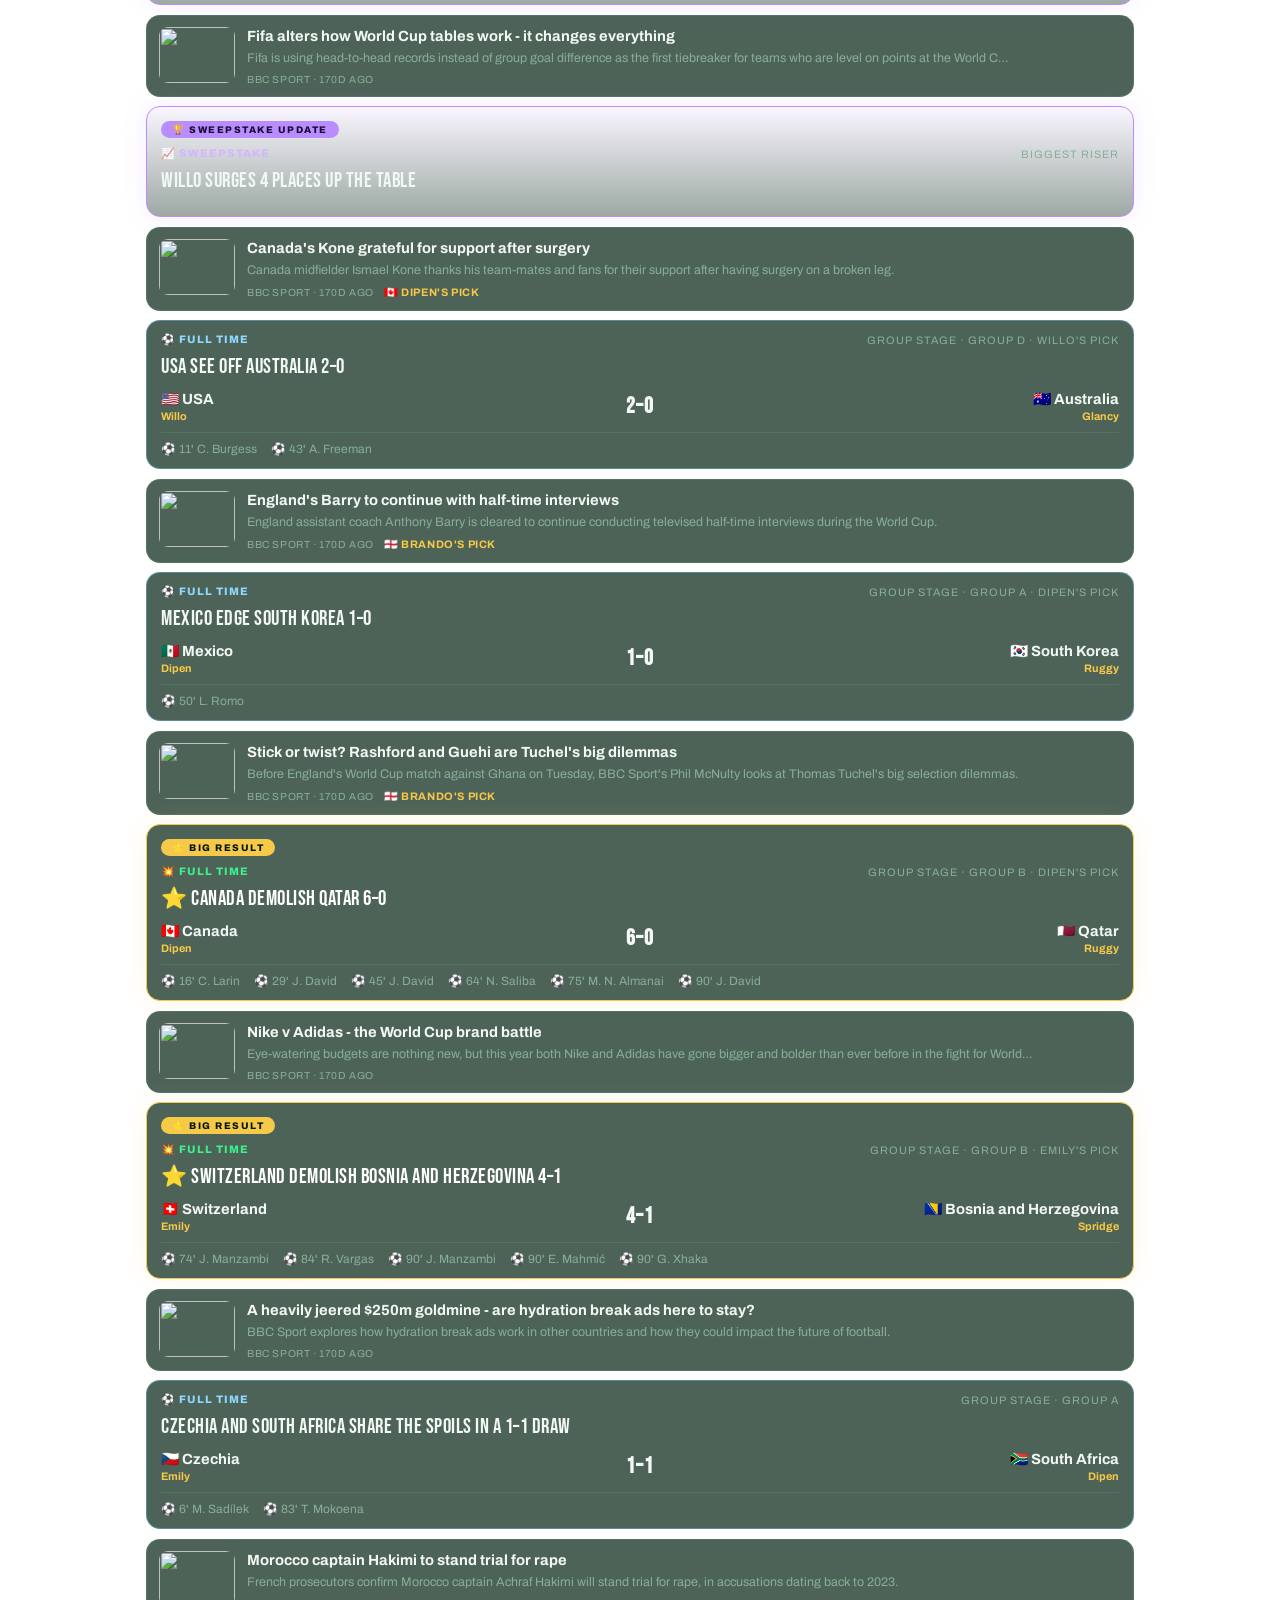
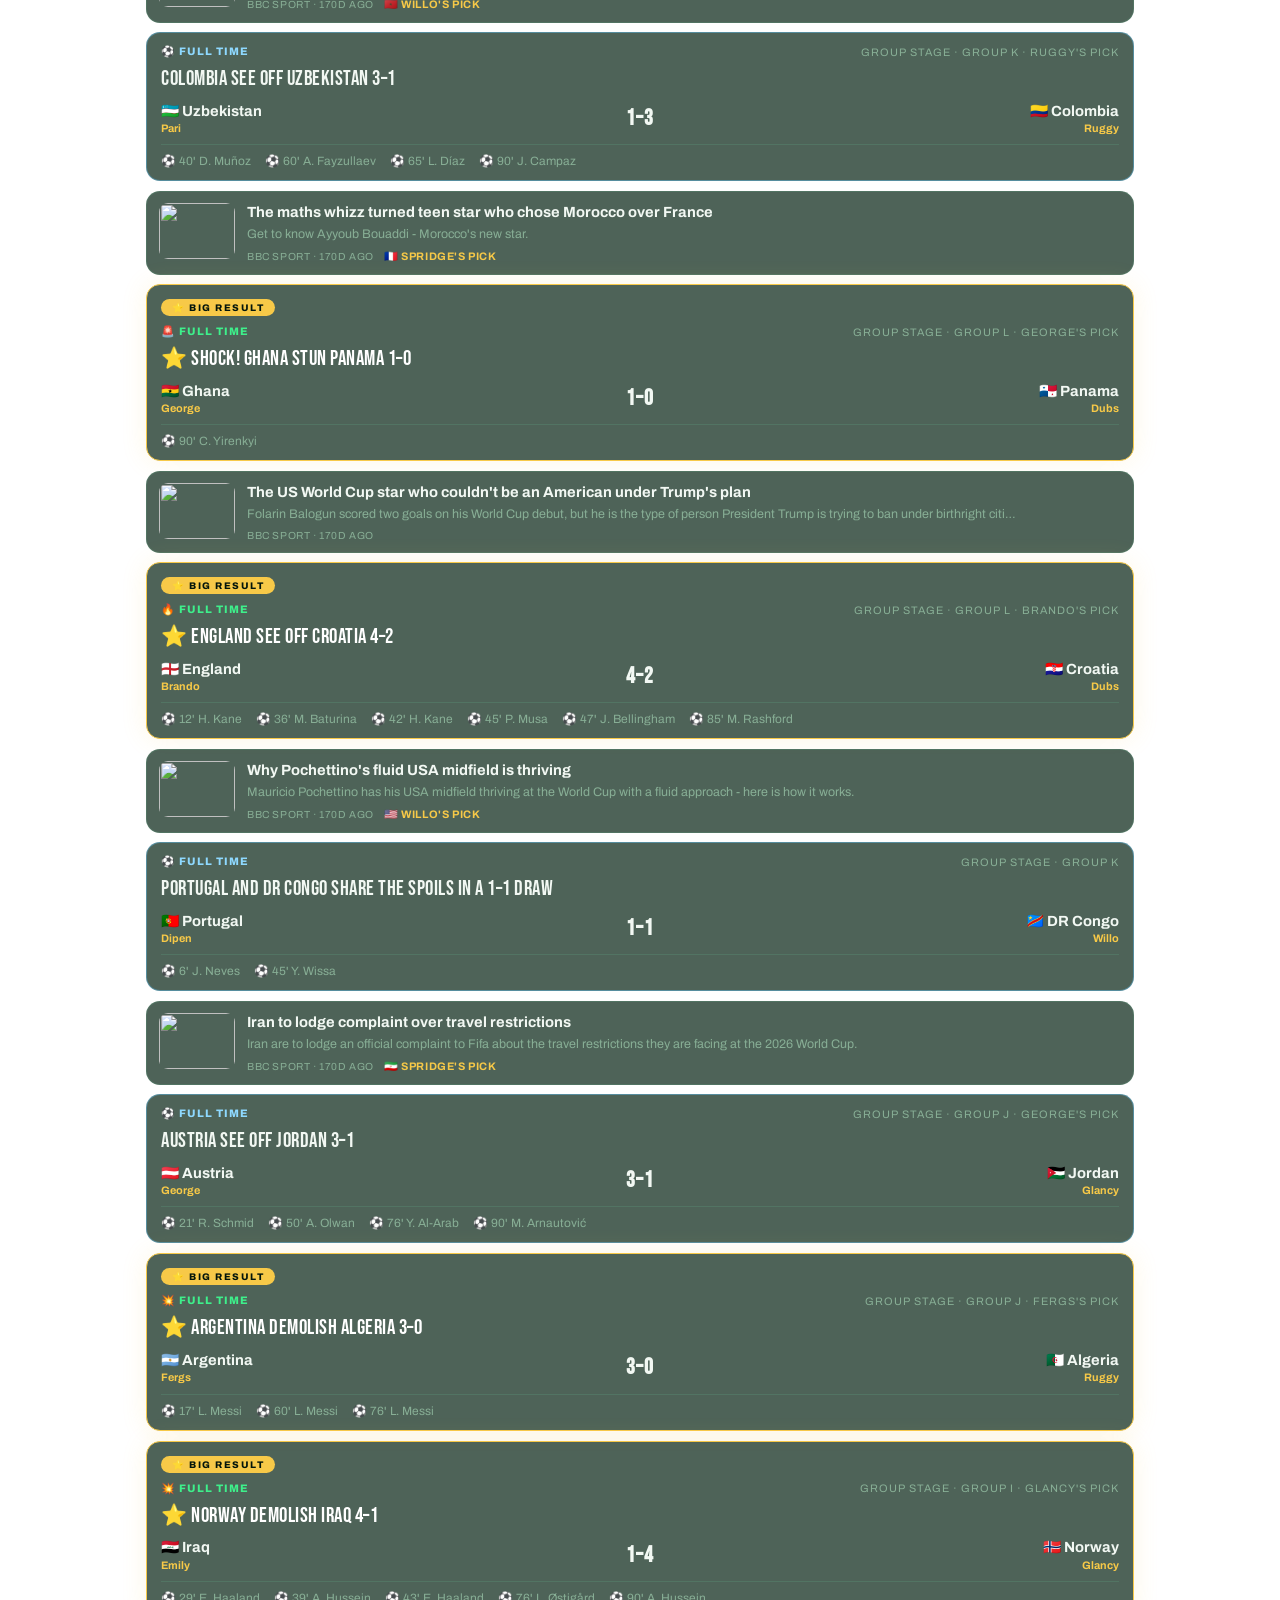
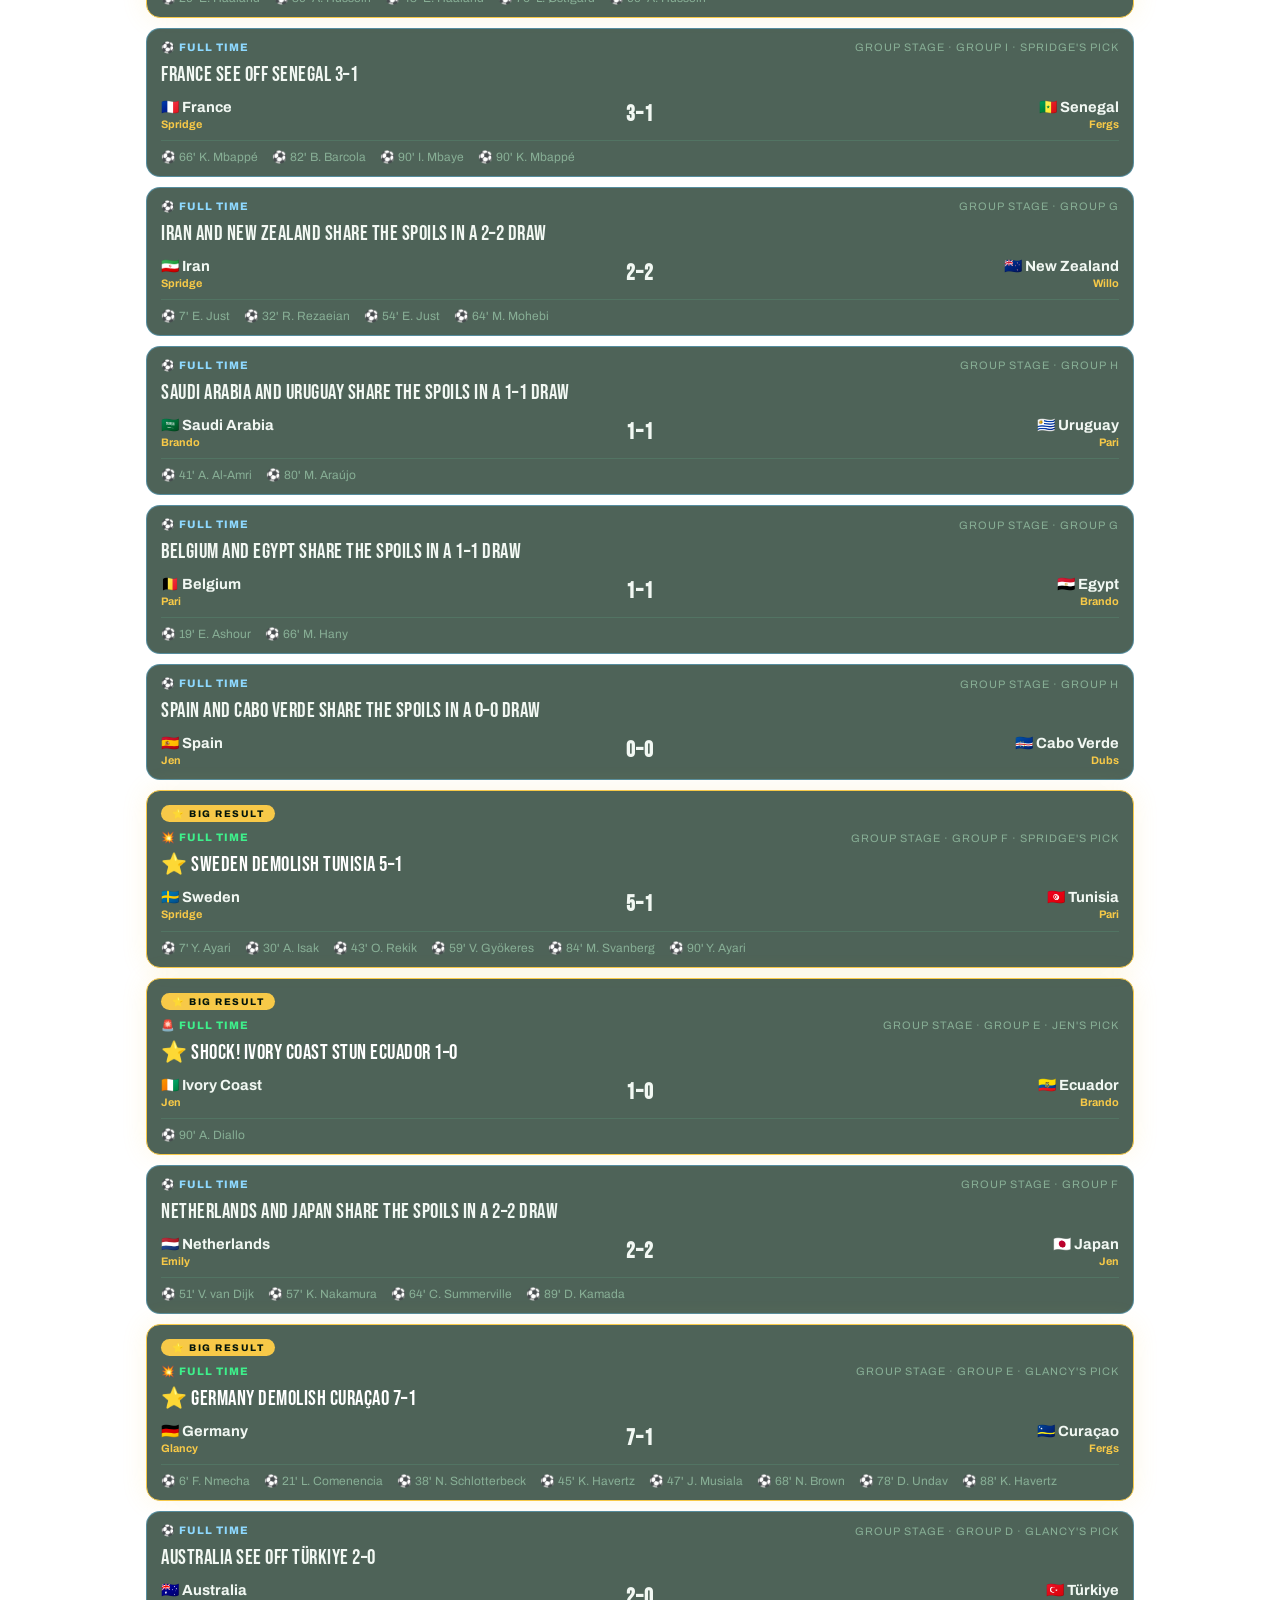
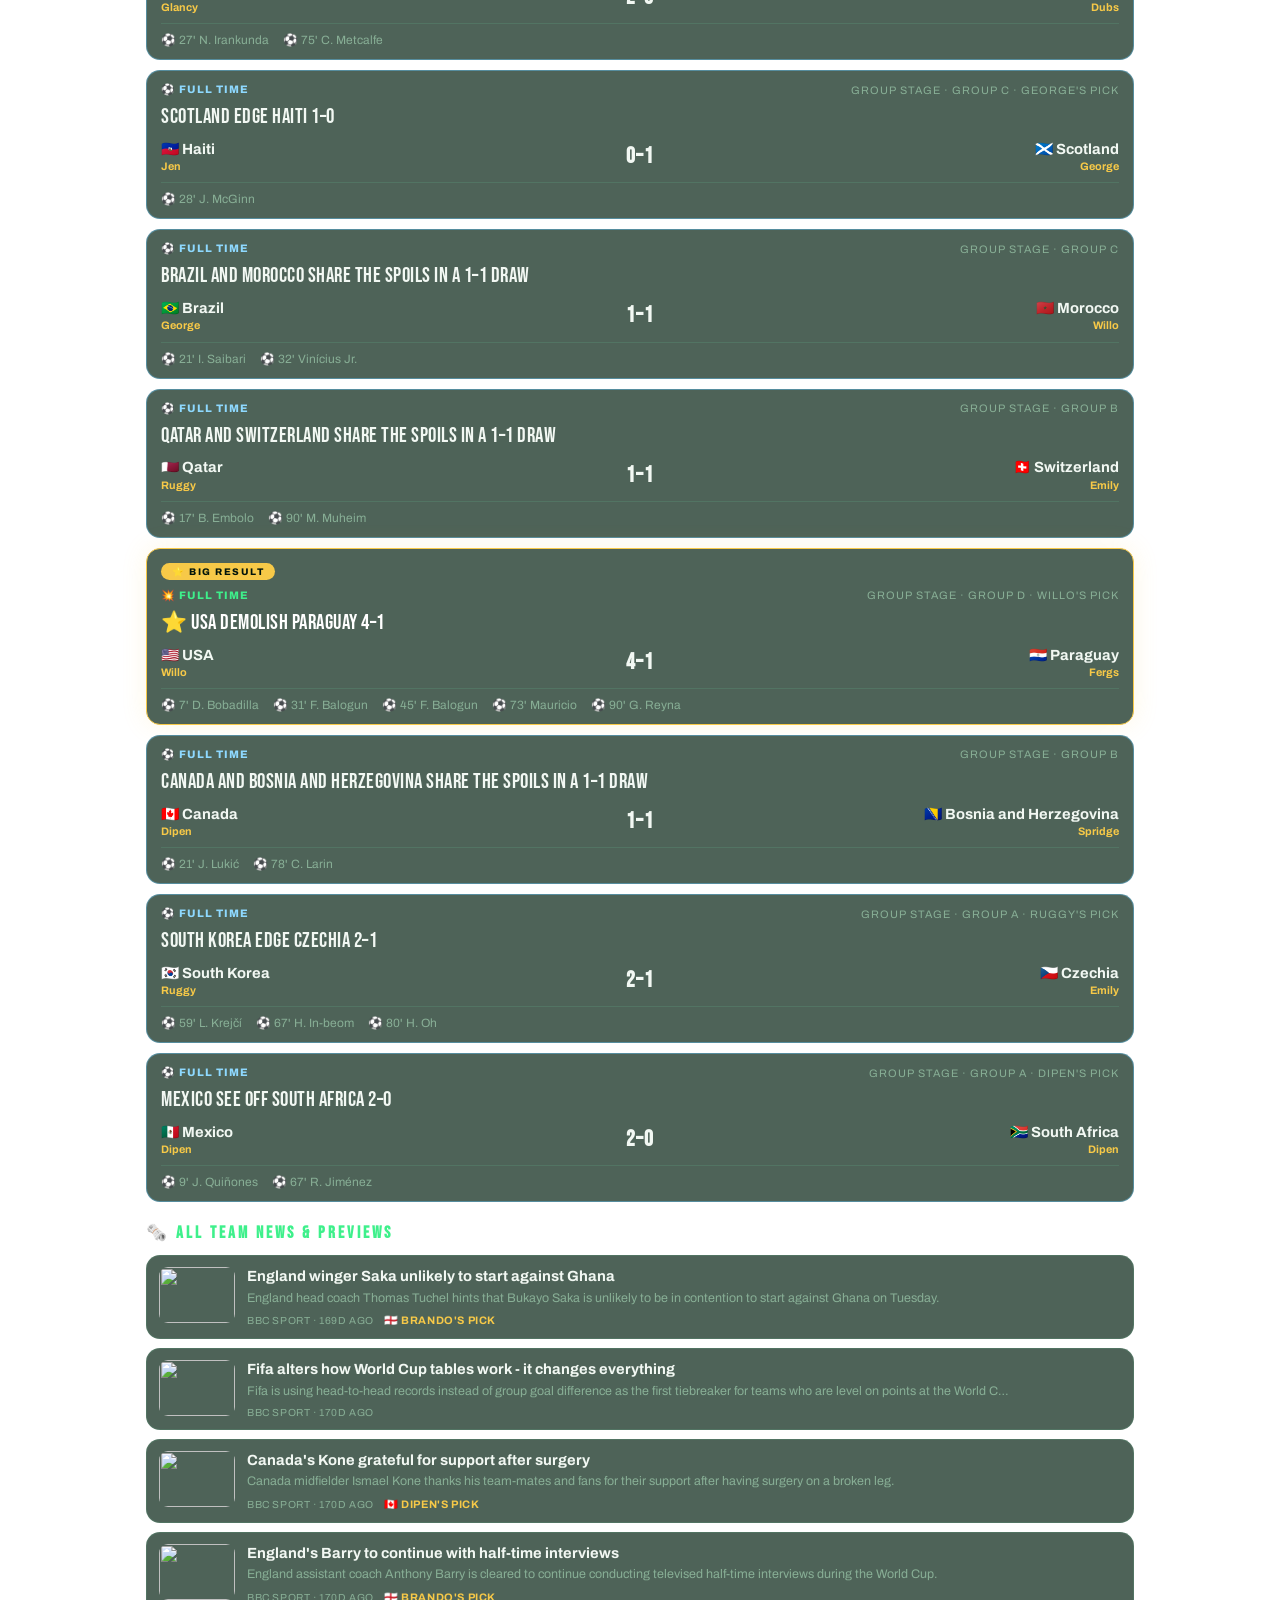
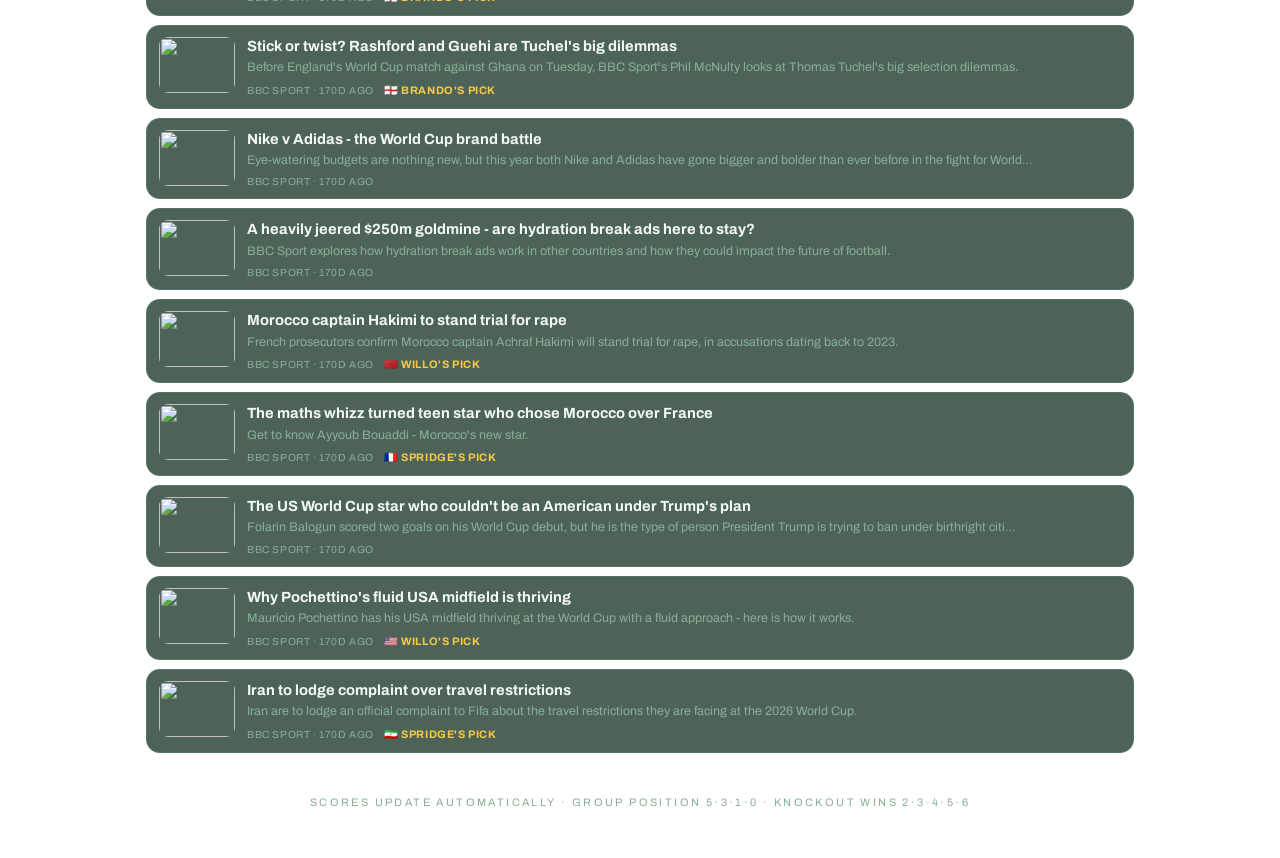
==== commit dbd16f43: "Show ESPN stats in the live view when Sofascore is unavailable The live hero used Sofascore stats ex" ====
--- a/docs/index.html
+++ b/docs/index.html
@@ -932,8 +932,12 @@
     const s = SOFA[String(m.id)];
     const det = DETAILS[String(m.id)];
     const hasStats = o => o && Object.keys(o).length;
-    const statHtml = s?.stats ? statBars(s.stats.home, s.stats.away)
-      : (hasStats(det?.home?.stats) || hasStats(det?.away?.stats)) ? statBars(det.home.stats, det.away.stats) : '';
+    // Merge Sofascore + ESPN stats (ESPN wins on overlap — it stays fresh even
+    // when Sofascore rate-limits/403s us), so stats still show during a Sofa
+    // outage instead of being stuck on a stale/empty Sofascore snapshot.
+    const hStats = { ...(s?.stats?.home || {}), ...(det?.home?.stats || {}) };
+    const aStats = { ...(s?.stats?.away || {}), ...(det?.away?.stats || {}) };
+    const statHtml = (hasStats(hStats) || hasStats(aStats)) ? statBars(hStats, aStats) : '';
     const stageLabel = [m.stage, m.group].filter(Boolean).join(' · ');
     const goalsFor = code => {
       const gs = (det?.goals || []).filter(g => g.team === code);
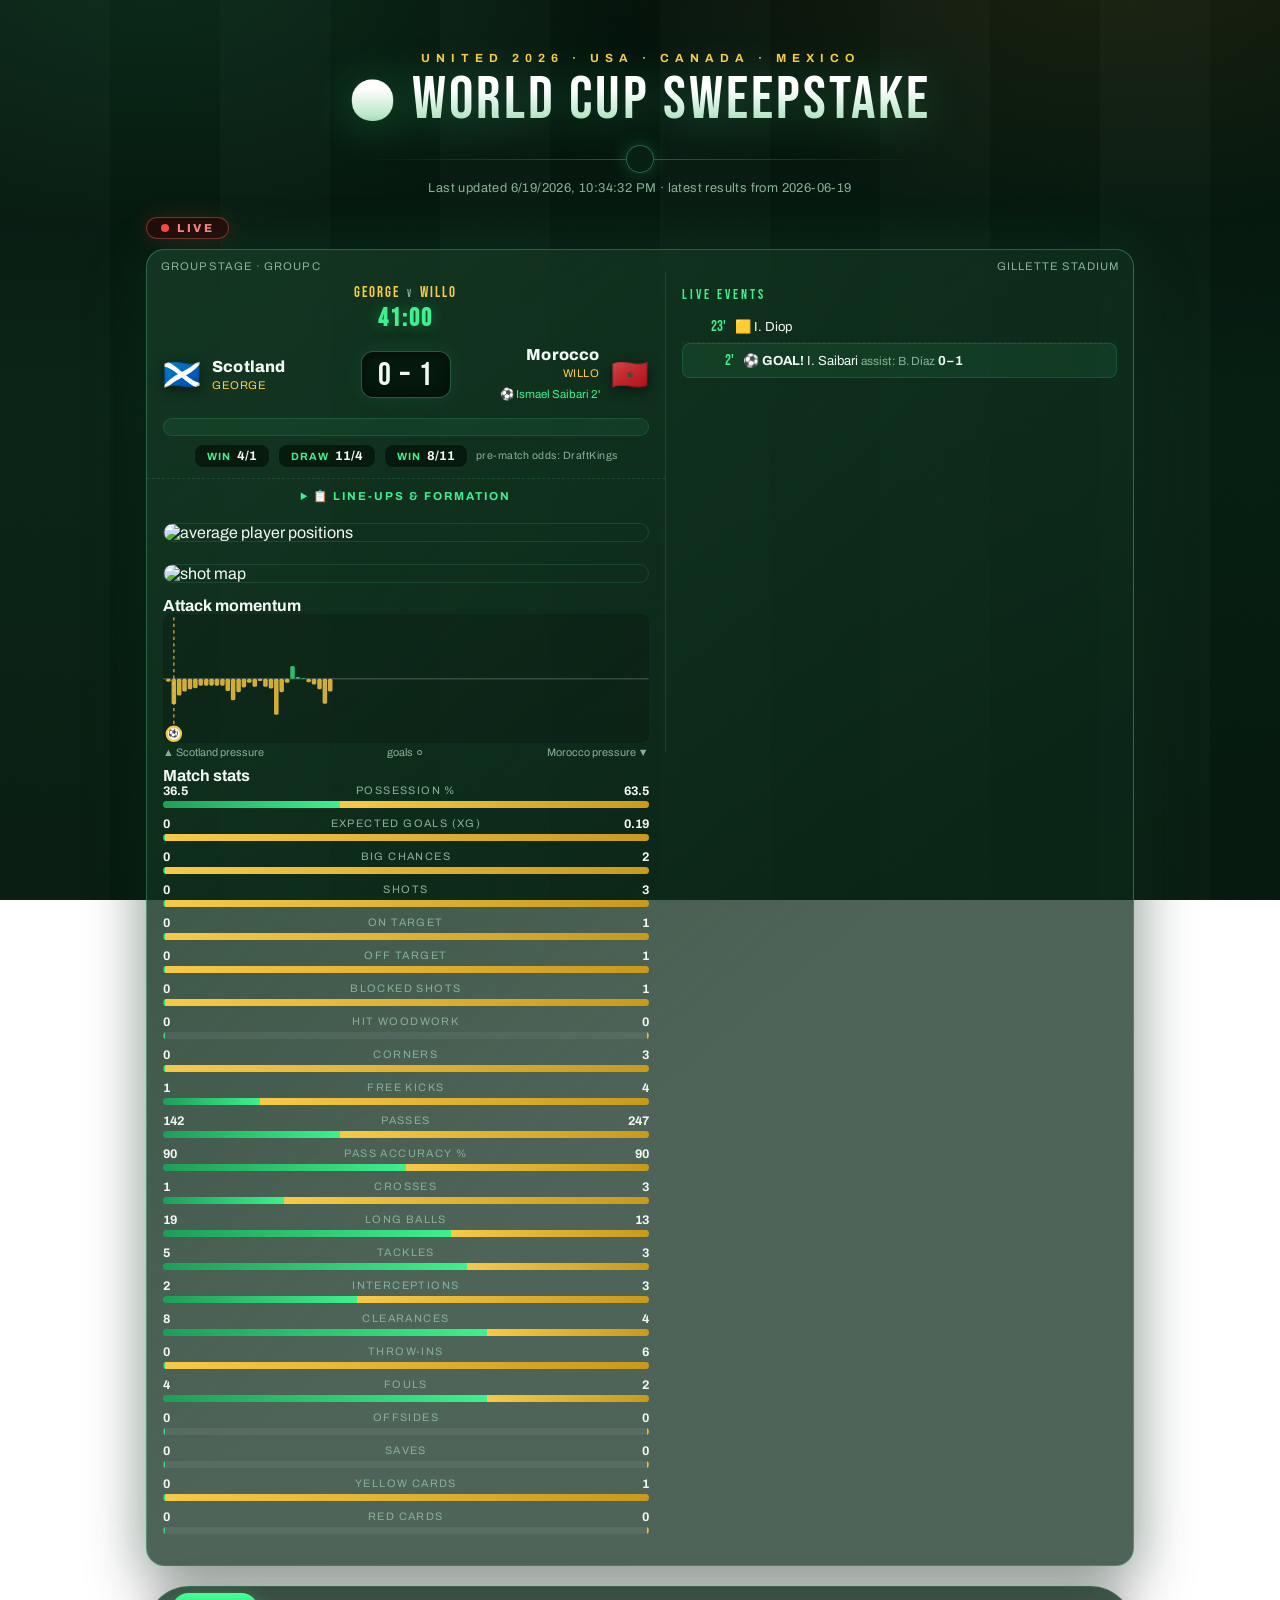
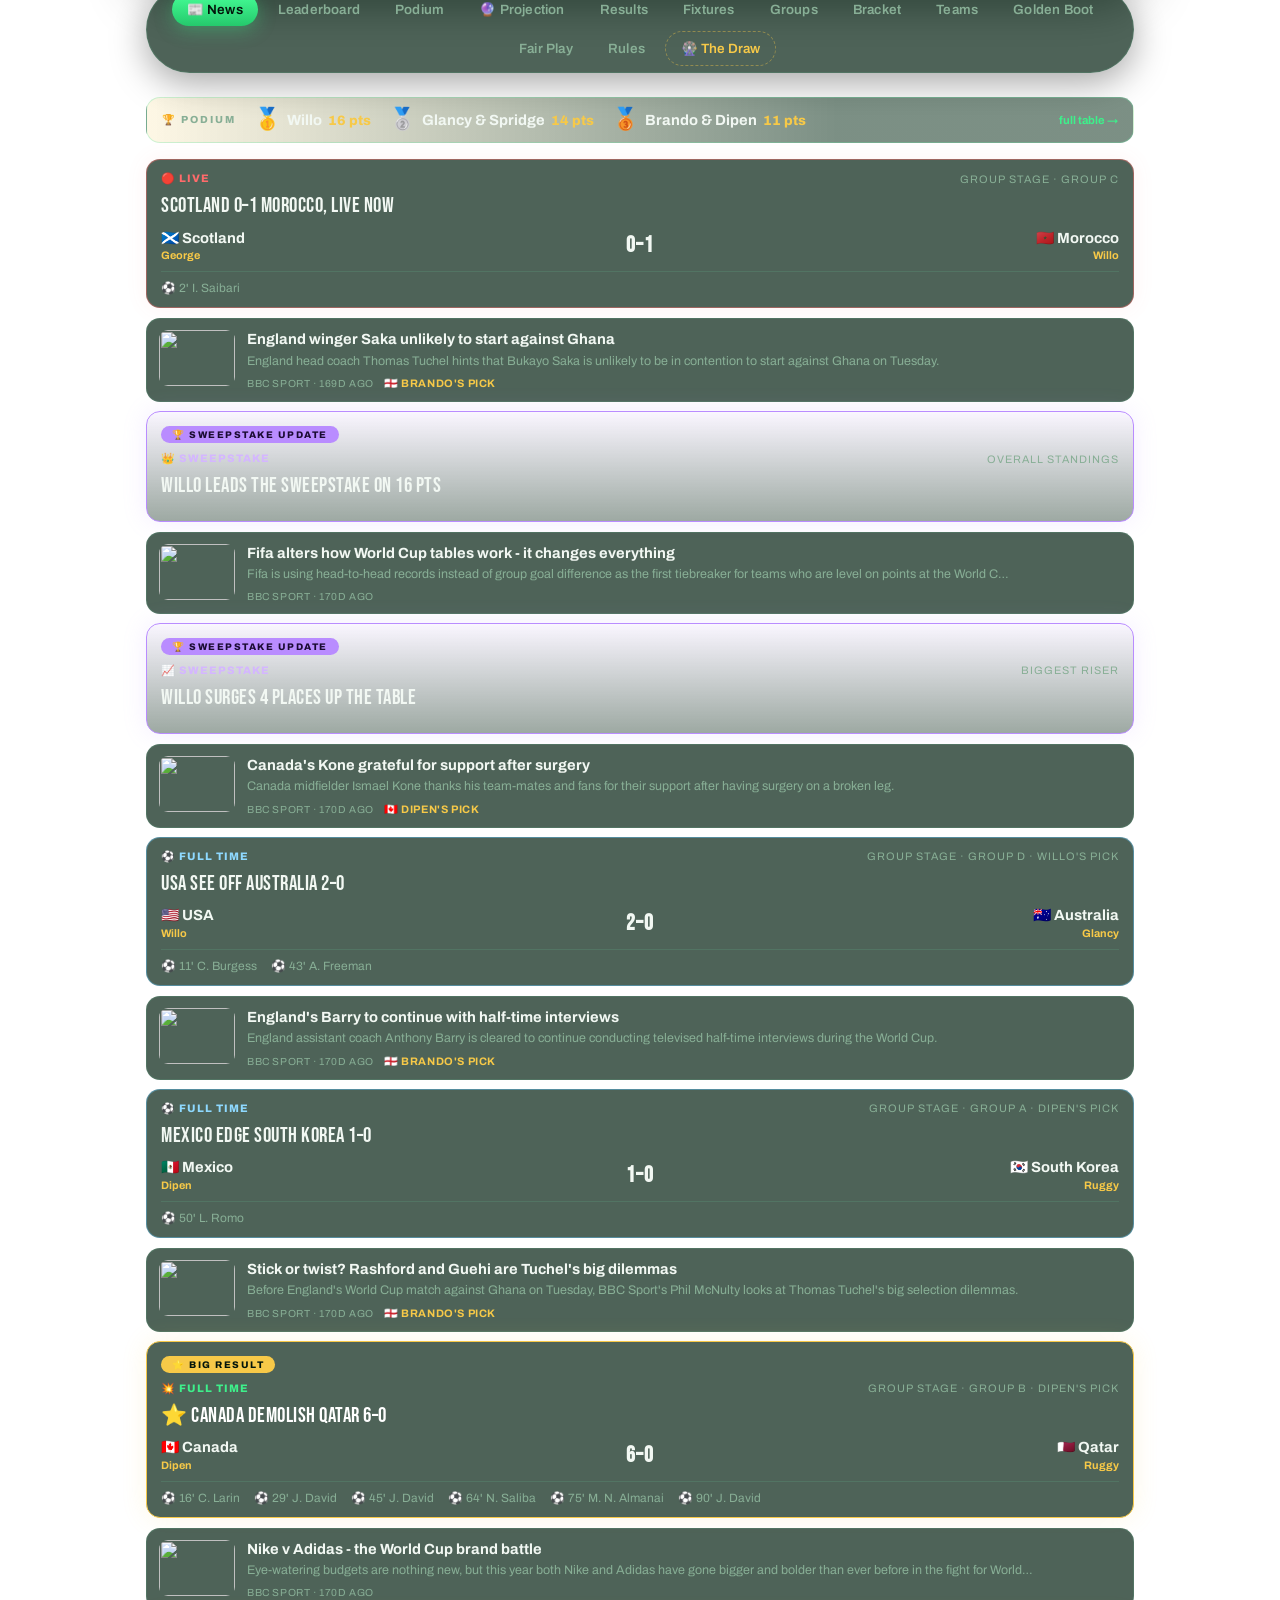
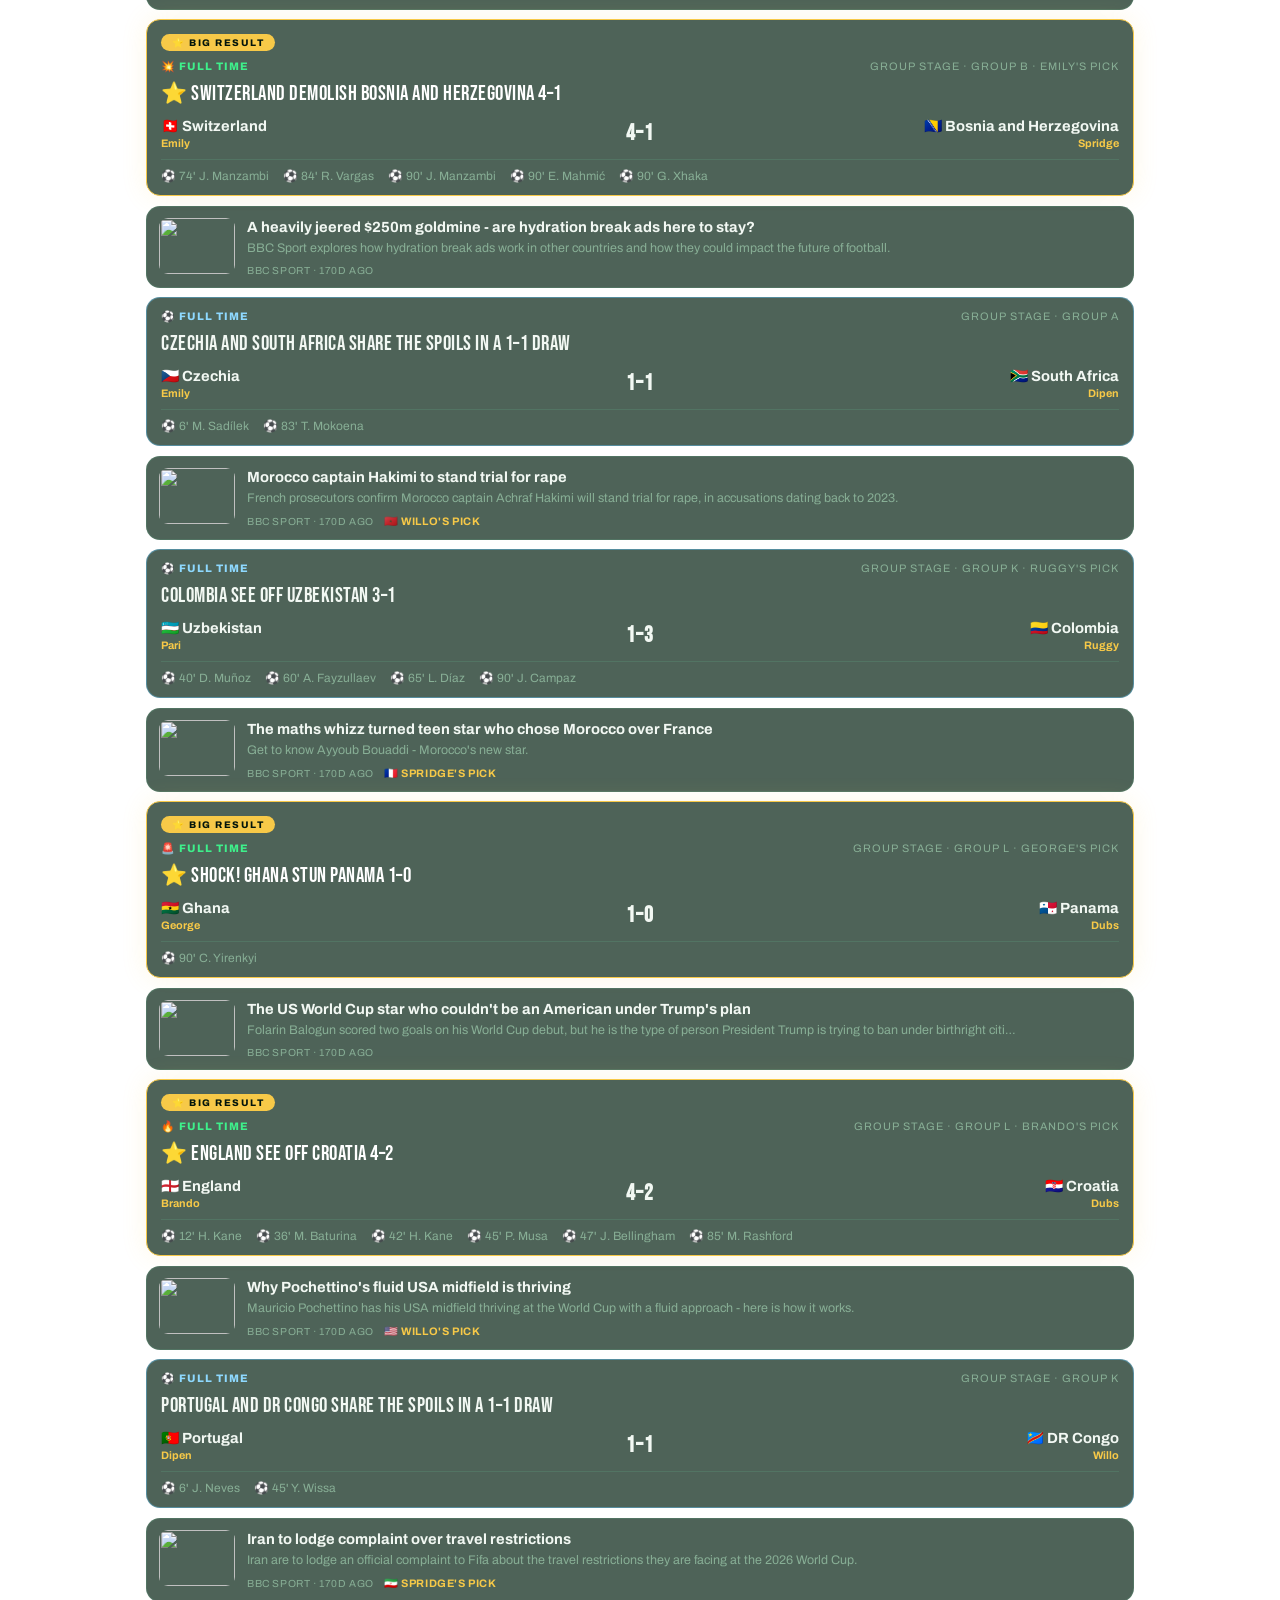
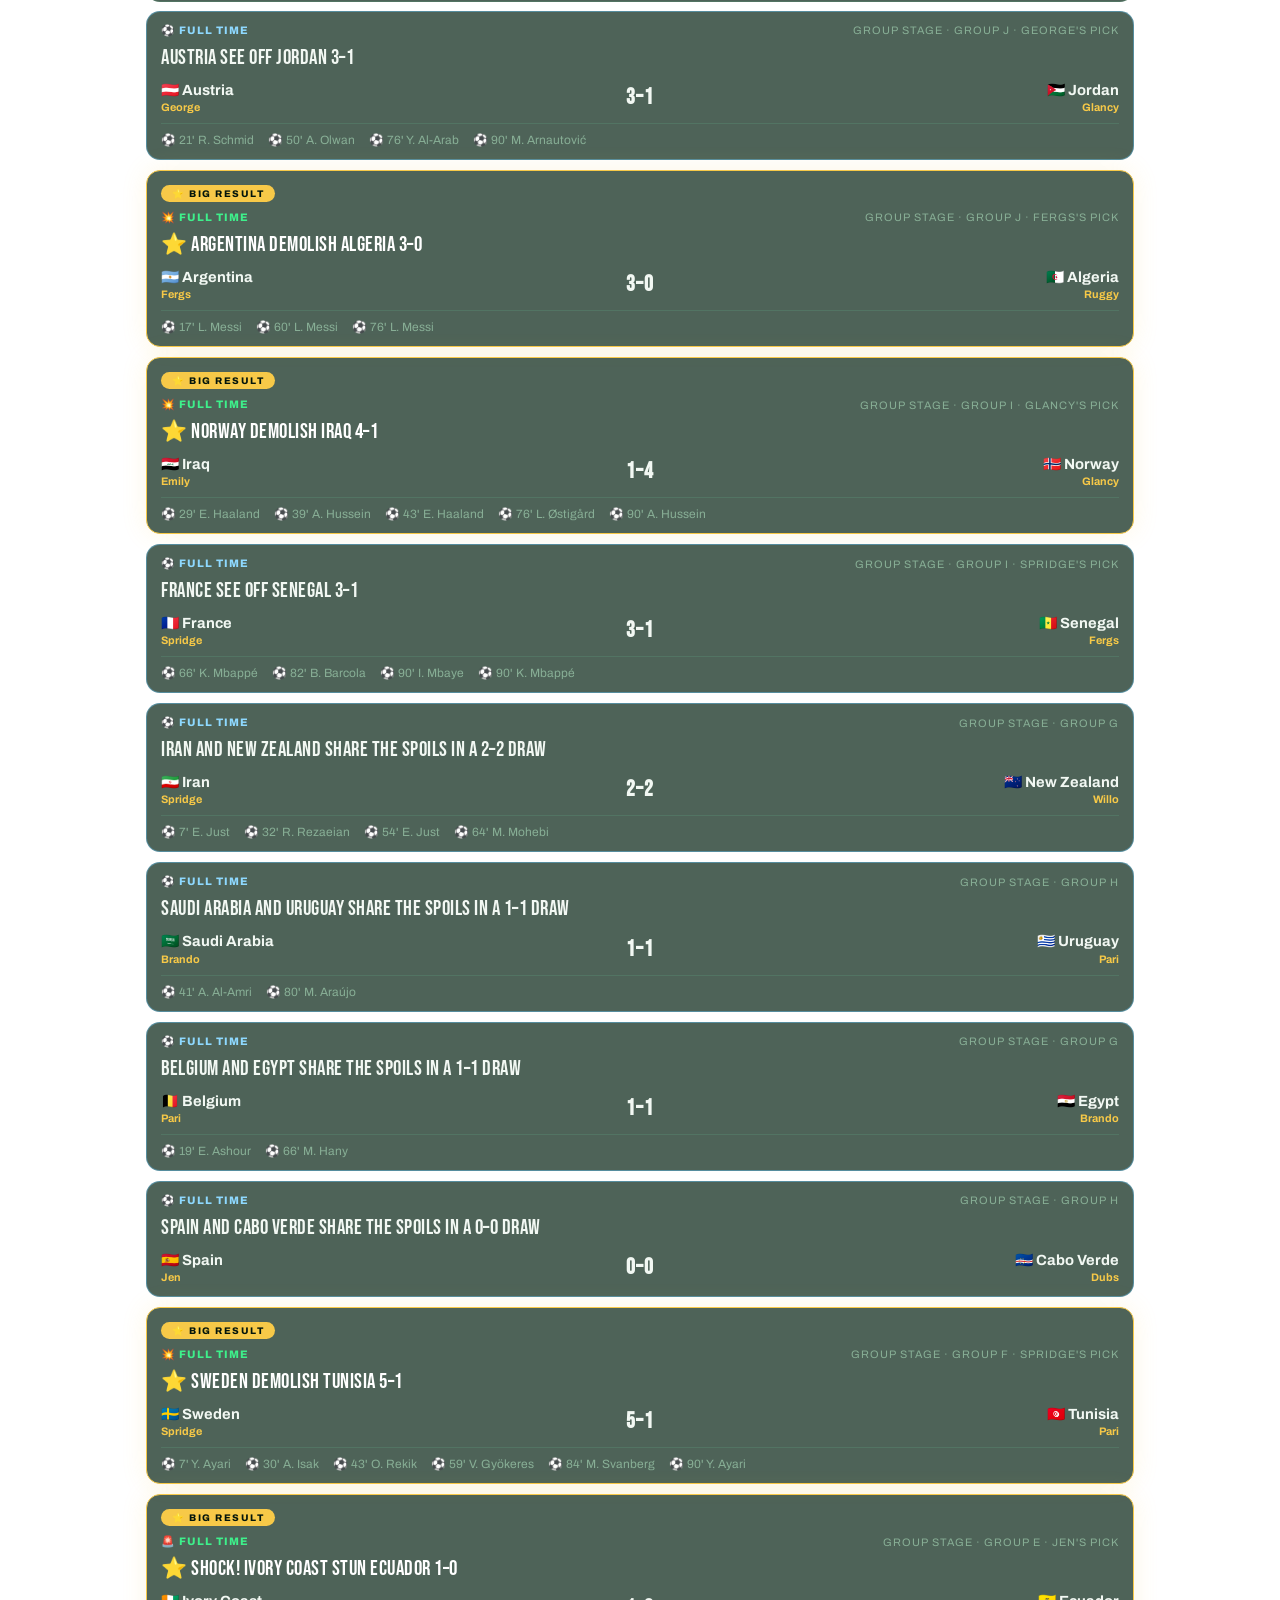
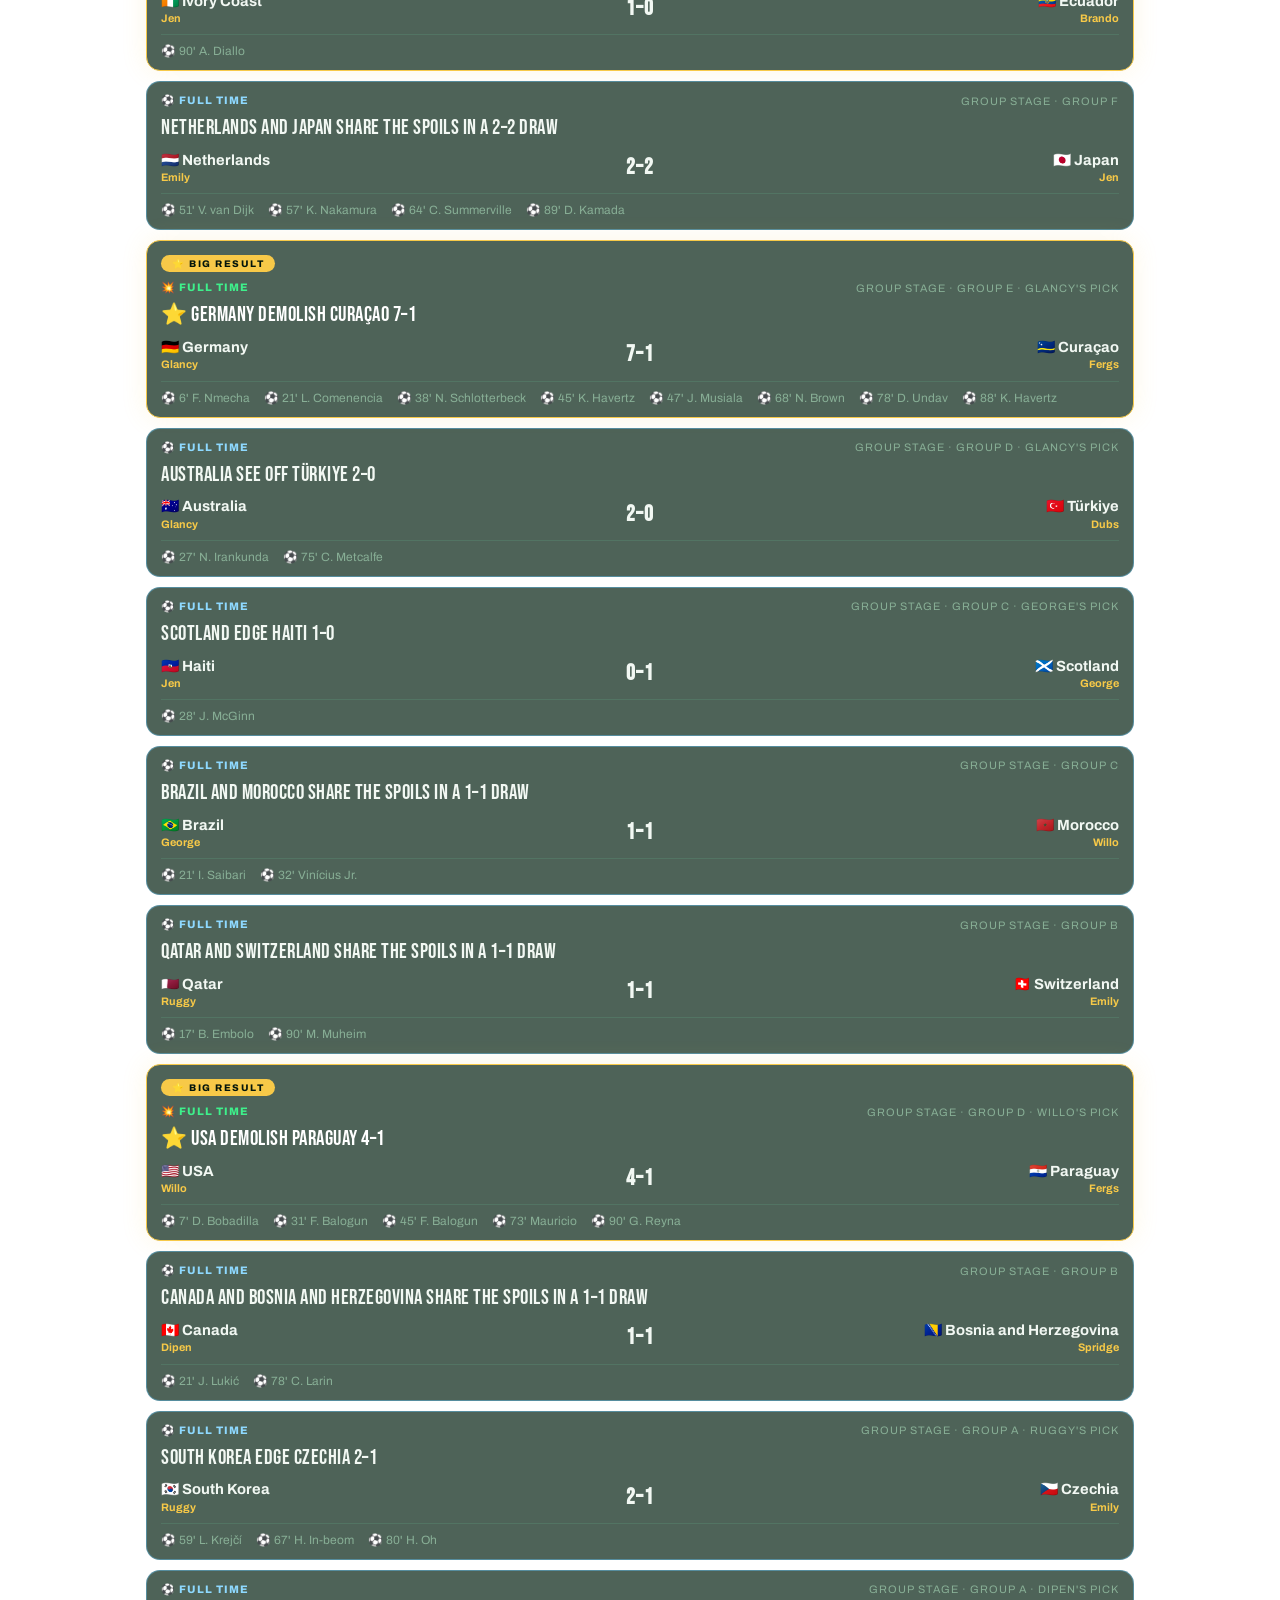
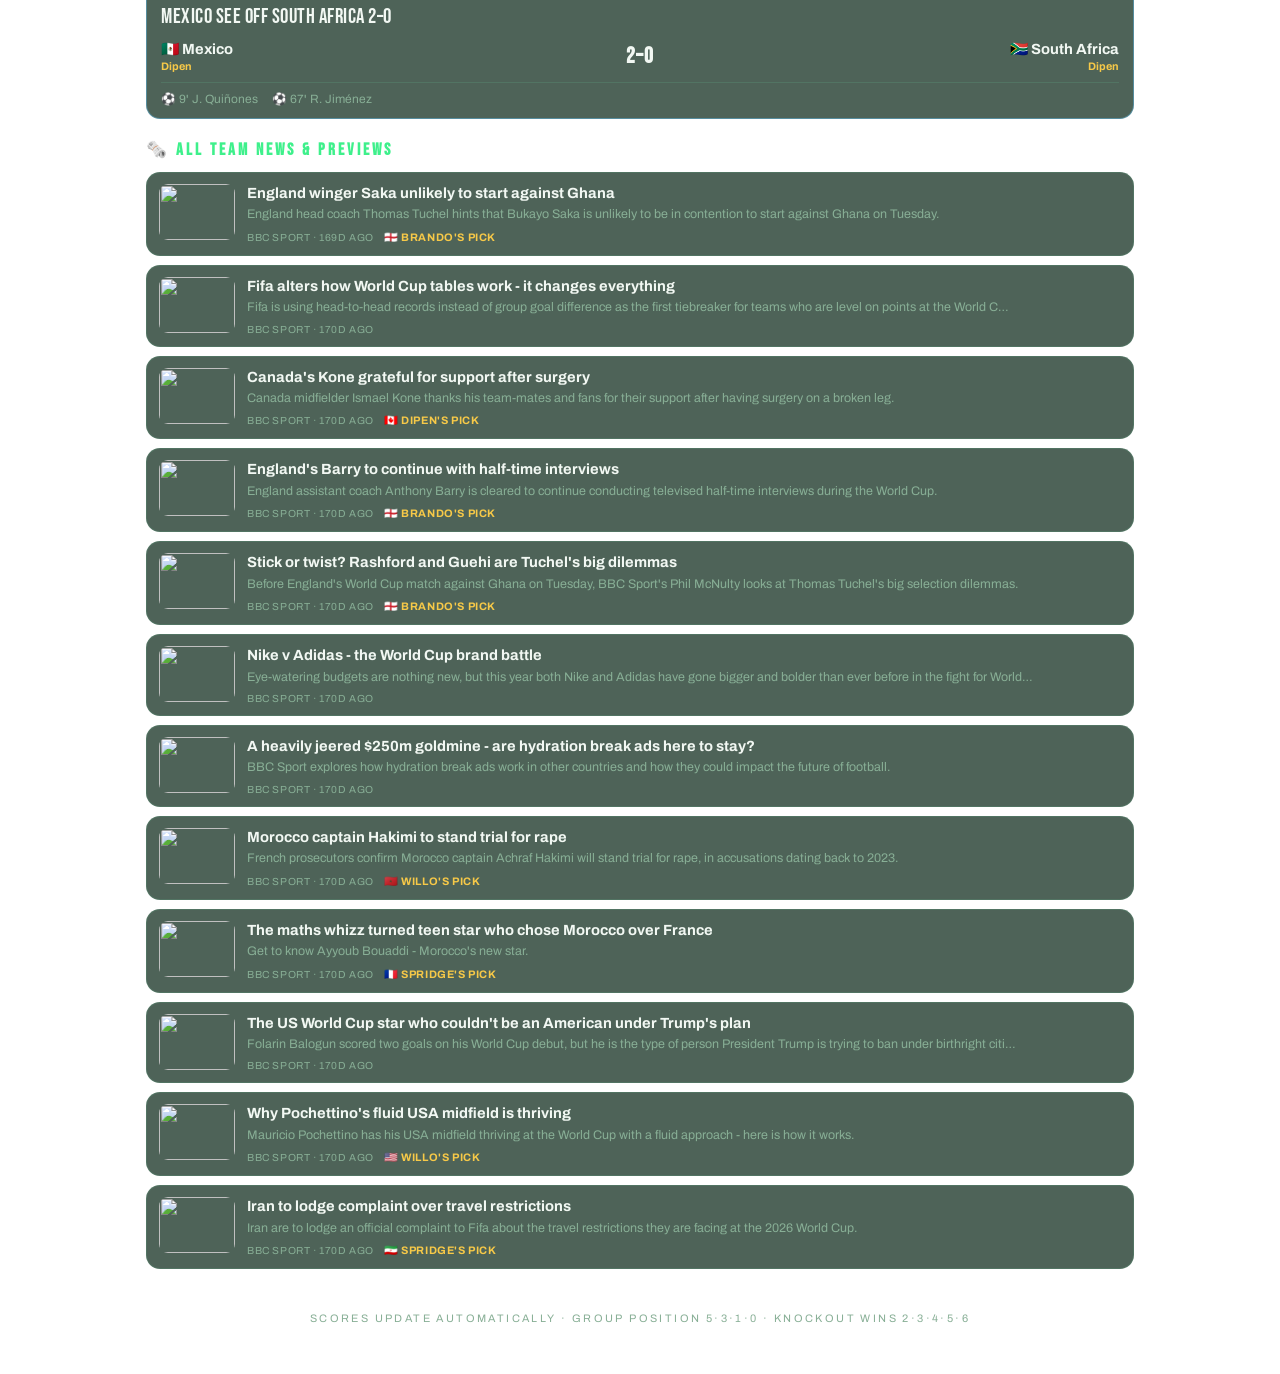
==== commit 89b4ee2a: "Fix match clock lagging real time (staleness-aware, precise seconds) The clock anchored to when the " ====
--- a/docs/index.html
+++ b/docs/index.html
@@ -790,32 +790,39 @@
 // minutes, so we anchor seconds the first time we see each minute value (per
 // match) and let a 1s ticker count up — re-anchoring only when the minute
 // changes, so the relay's ~12s refreshes don't keep resetting the seconds.
-const CLOCK_ANCHORS = {};   // id -> { base, t0, cap } — game-seconds anchor that climbs in real time
+const CLOCK_ANCHORS = {};   // id -> { key, baseSec, genMs, last } — staleness-aware game clock
 function fmtClock(sec) {
   sec = Math.max(0, Math.floor(sec));
   return `${Math.floor(sec / 60)}:${String(sec % 60).padStart(2, '0')}`;
 }
-// Current ticking value for an anchor: climbs at 1s/s from when it was set,
-// capped so a dead/stale feed can't run the clock away indefinitely.
-function clockSec(a) { return Math.min(a.base + (Date.now() - a.t0) / 1000, a.cap); }
-function matchClock(m) {
+// Game-seconds = the feed's elapsed time PLUS how long ago that data was
+// generated, so a stale feed (relay down, ~46s git lag) still reflects real
+// time instead of lagging. Monotonic (never ticks backward) and staleness-capped
+// at 8 min so a dead feed can't run away.
+function clockSec(a) {
+  const elapsed = Math.min(Math.max(0, (Date.now() - a.genMs) / 1000), 8 * 60);
+  a.last = Math.max(a.last, a.baseSec + elapsed);
+  return a.last;
+}
+function matchClock(m, generatedAt) {
   const detail = m.status_detail || '';
   if (/\bHT\b|half.?time/i.test(detail)) return `<div class="matchclock paused">HALF&nbsp;TIME</div>`;
   if (/\bF?T\b|full.?time|\bAET\b|pen|final|ended/i.test(detail) && !/^\d/.test(detail))
     return `<div class="matchclock paused">${esc(detail)}</div>`;
-  const mm = /(\d+)/.exec(m.clock || '');
-  if (!mm) return detail ? `<div class="matchclock paused">${esc(detail)}</div>` : '';
-  const add = /\+(\d+)/.exec(m.clock || '');
-  const totalMin = parseInt(mm[1], 10) + (add ? parseInt(add[1], 10) : 0);
-  const target = (totalMin - 1) * 60;           // game-seconds the feed minute implies
+  // Prefer ESPN's exact elapsed seconds; fall back to deriving from the minute.
+  let baseSec;
+  if (typeof m.clock_sec === 'number' && m.clock_sec > 0) {
+    baseSec = m.clock_sec;
+  } else {
+    const mm = /(\d+)/.exec(m.clock || '');
+    if (!mm) return detail ? `<div class="matchclock paused">${esc(detail)}</div>` : '';
+    const add = /\+(\d+)/.exec(m.clock || '');
+    baseSec = (parseInt(mm[1], 10) + (add ? parseInt(add[1], 10) : 0) - 1) * 60;
+  }
+  const key = Math.round(baseSec);              // re-anchor whenever the feed time advances
   const a = CLOCK_ANCHORS[m.id];
-  // Re-anchor forward only (monotonic): jump up when the feed is ahead of us,
-  // otherwise keep climbing — so stale data extrapolates instead of freezing,
-  // and a late feed update never snaps the clock backwards.
-  if (!a || target > clockSec(a))
-    CLOCK_ANCHORS[m.id] = { base: Math.max(target, a ? clockSec(a) : 0), t0: Date.now(), cap: target + 360 };
-  else
-    a.cap = Math.max(a.cap, target + 360);      // only ever raise the runaway guard, never pull back
+  if (!a || a.key !== key)
+    CLOCK_ANCHORS[m.id] = { key, baseSec, genMs: Date.parse(generatedAt) || Date.now(), last: a ? a.last : 0 };
   return `<div class="matchclock" data-clock="${m.id}">${fmtClock(clockSec(CLOCK_ANCHORS[m.id]))}</div>`;
 }
 function tickClocks() {
@@ -968,7 +975,7 @@
         <div class="livegrid">
           <div class="left">
             ${duelStrip(m.home.owner, m.away.owner)}
-            ${matchClock(m)}
+            ${matchClock(m, d.generated_at)}
             <div class="scoreline">
               ${side(m.home, false)}
               <div class="scorebox">${m.home.goals} – ${m.away.goals}</div>
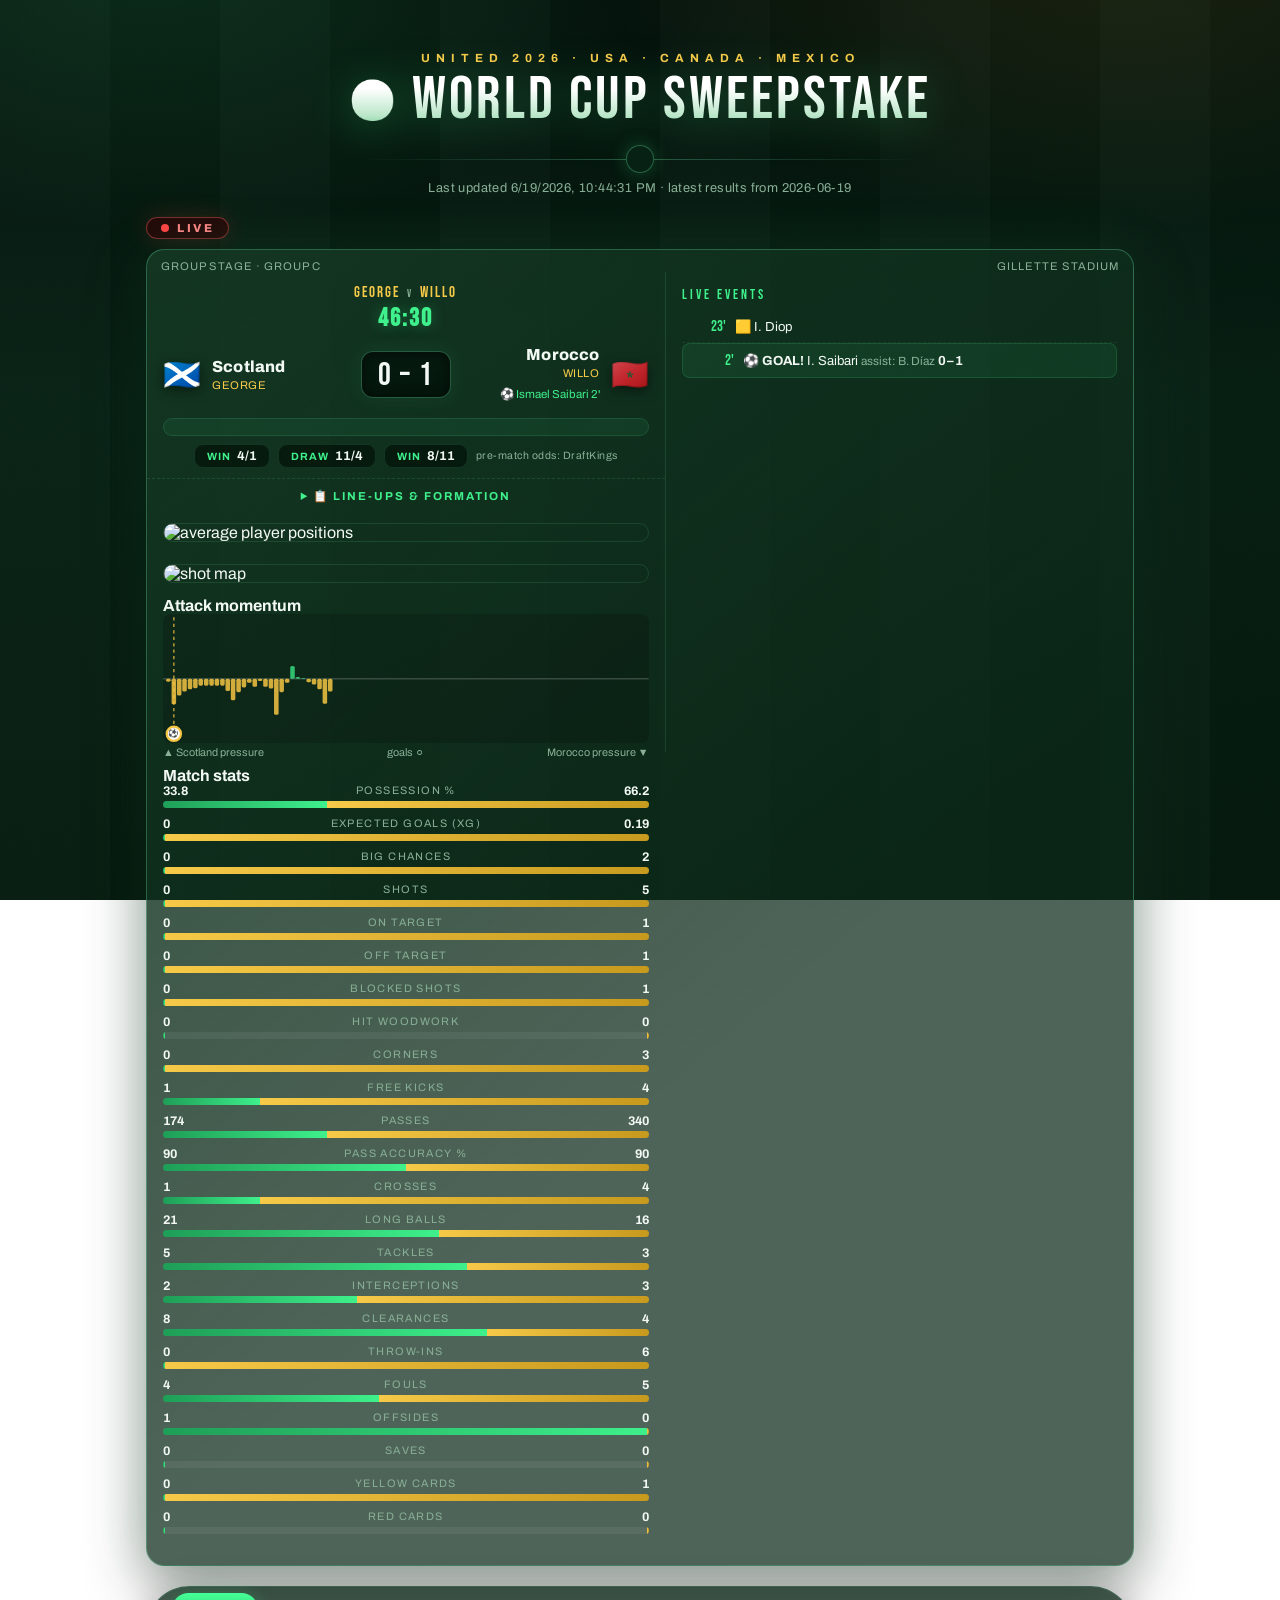
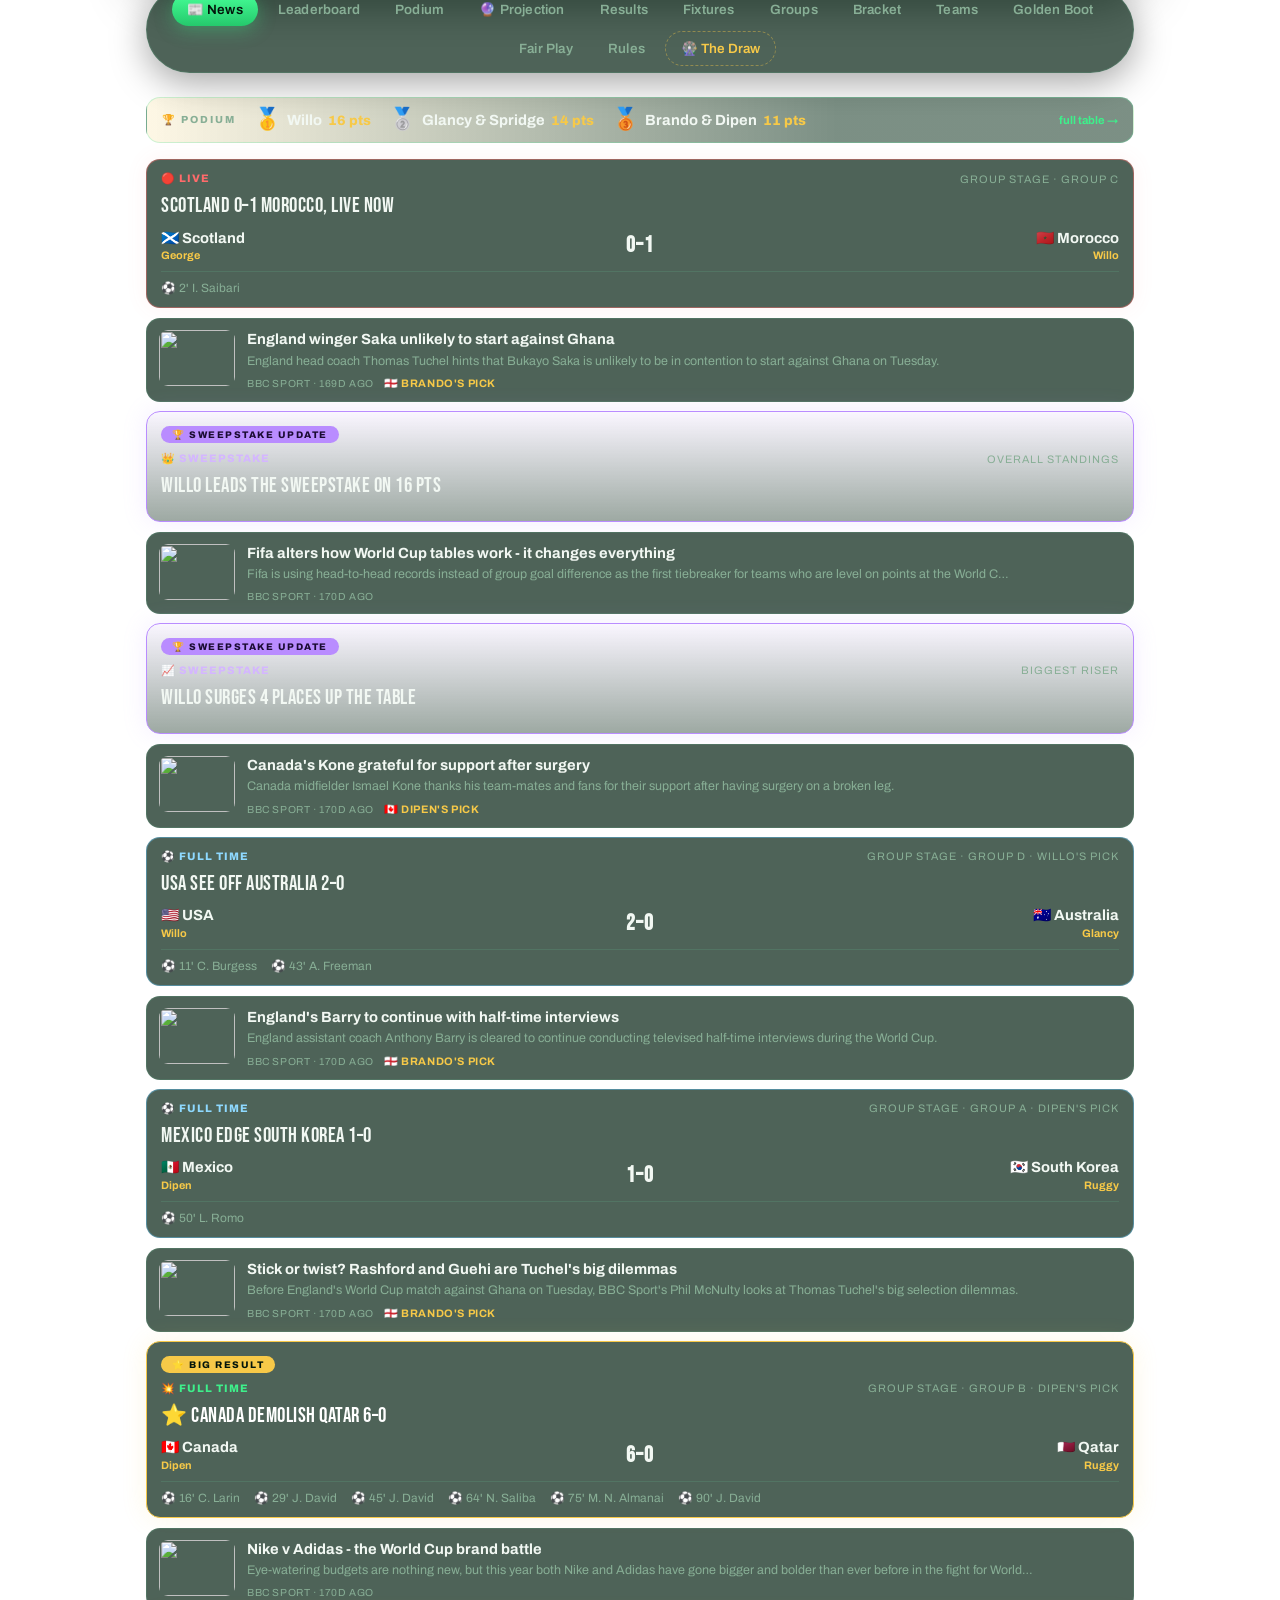
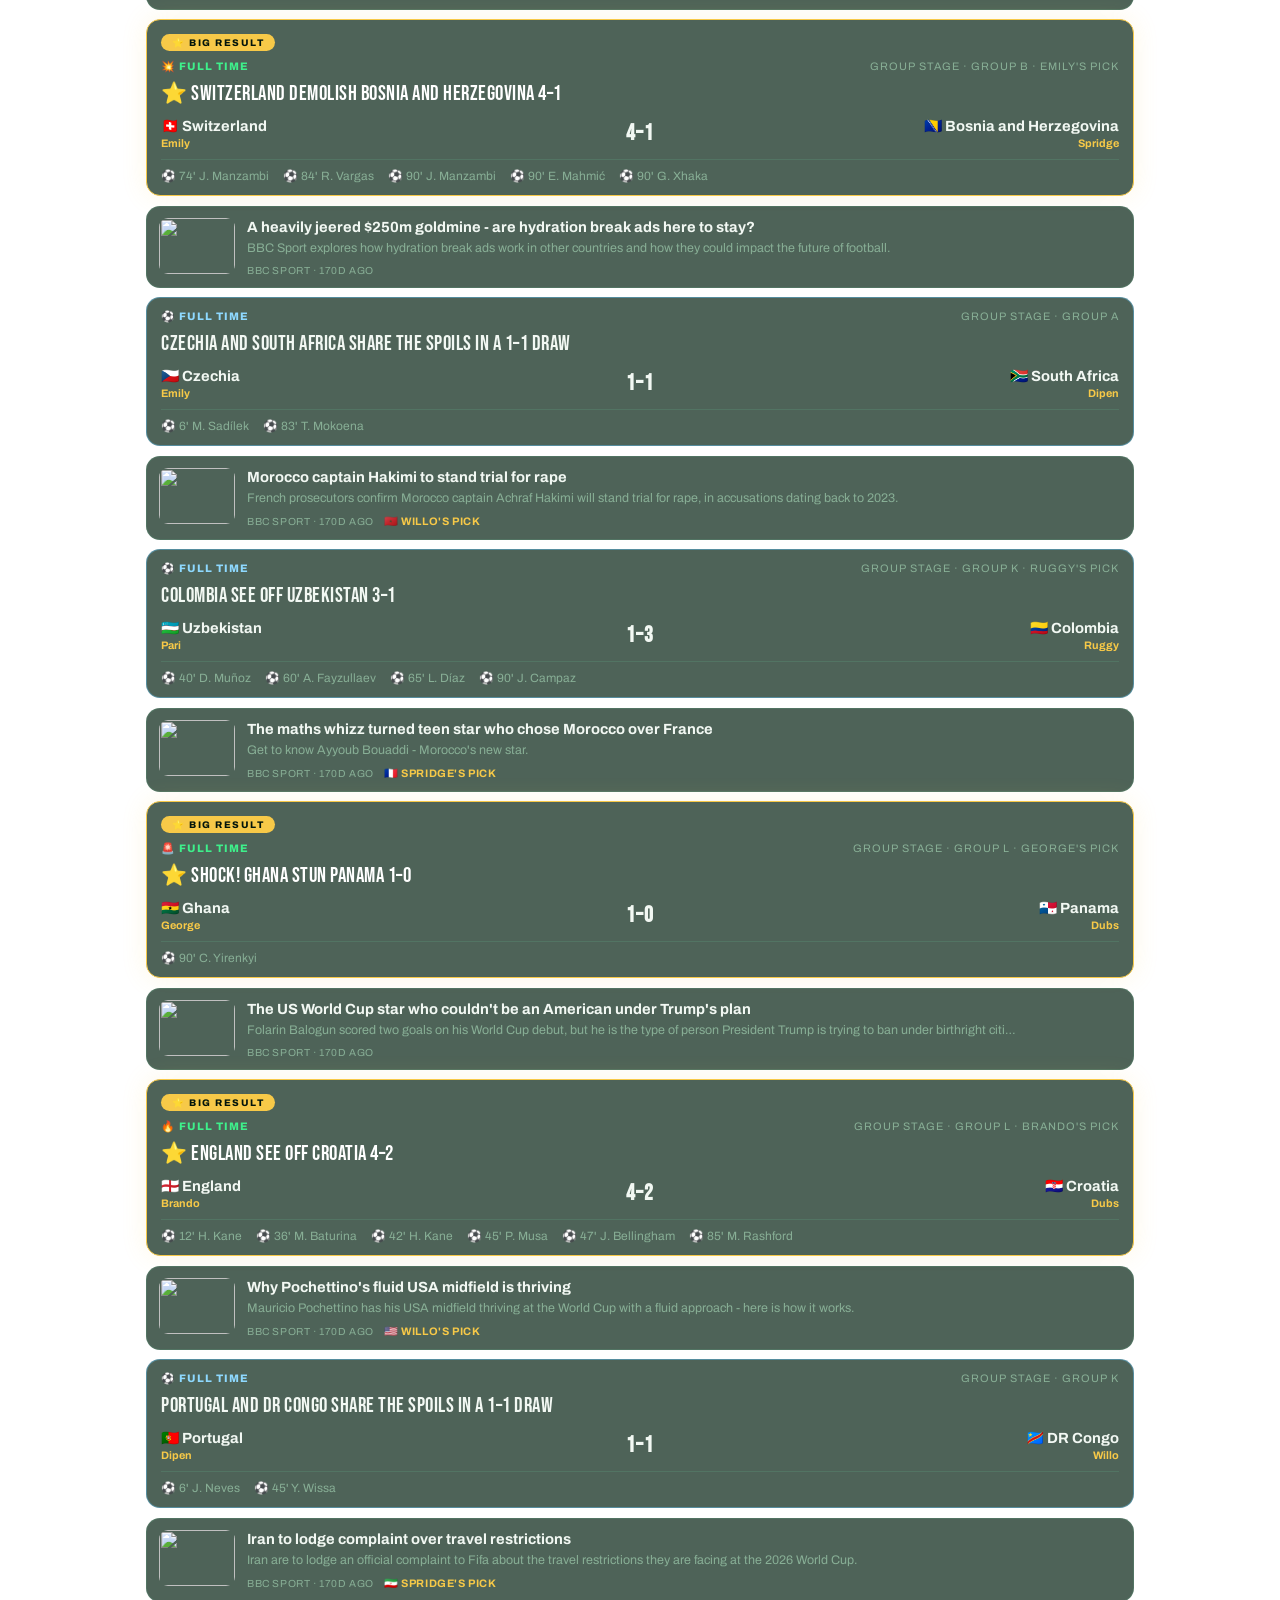
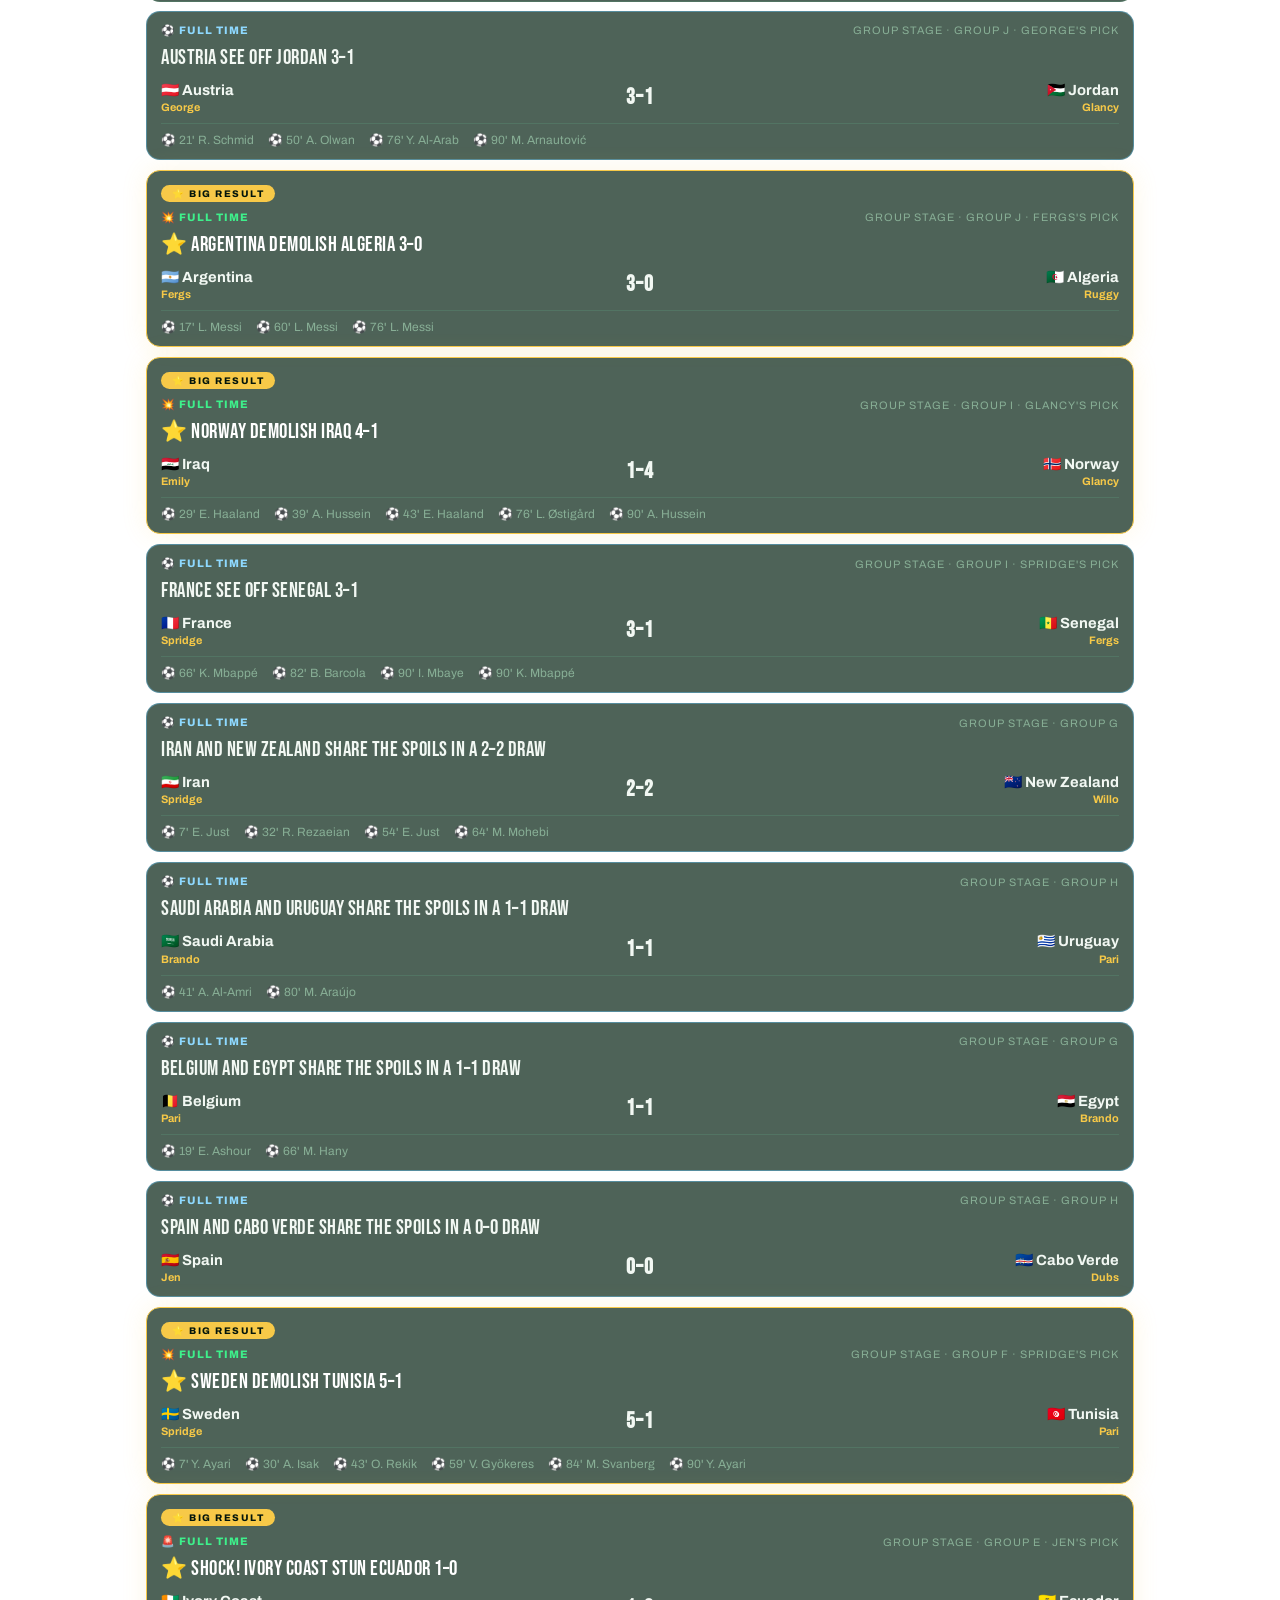
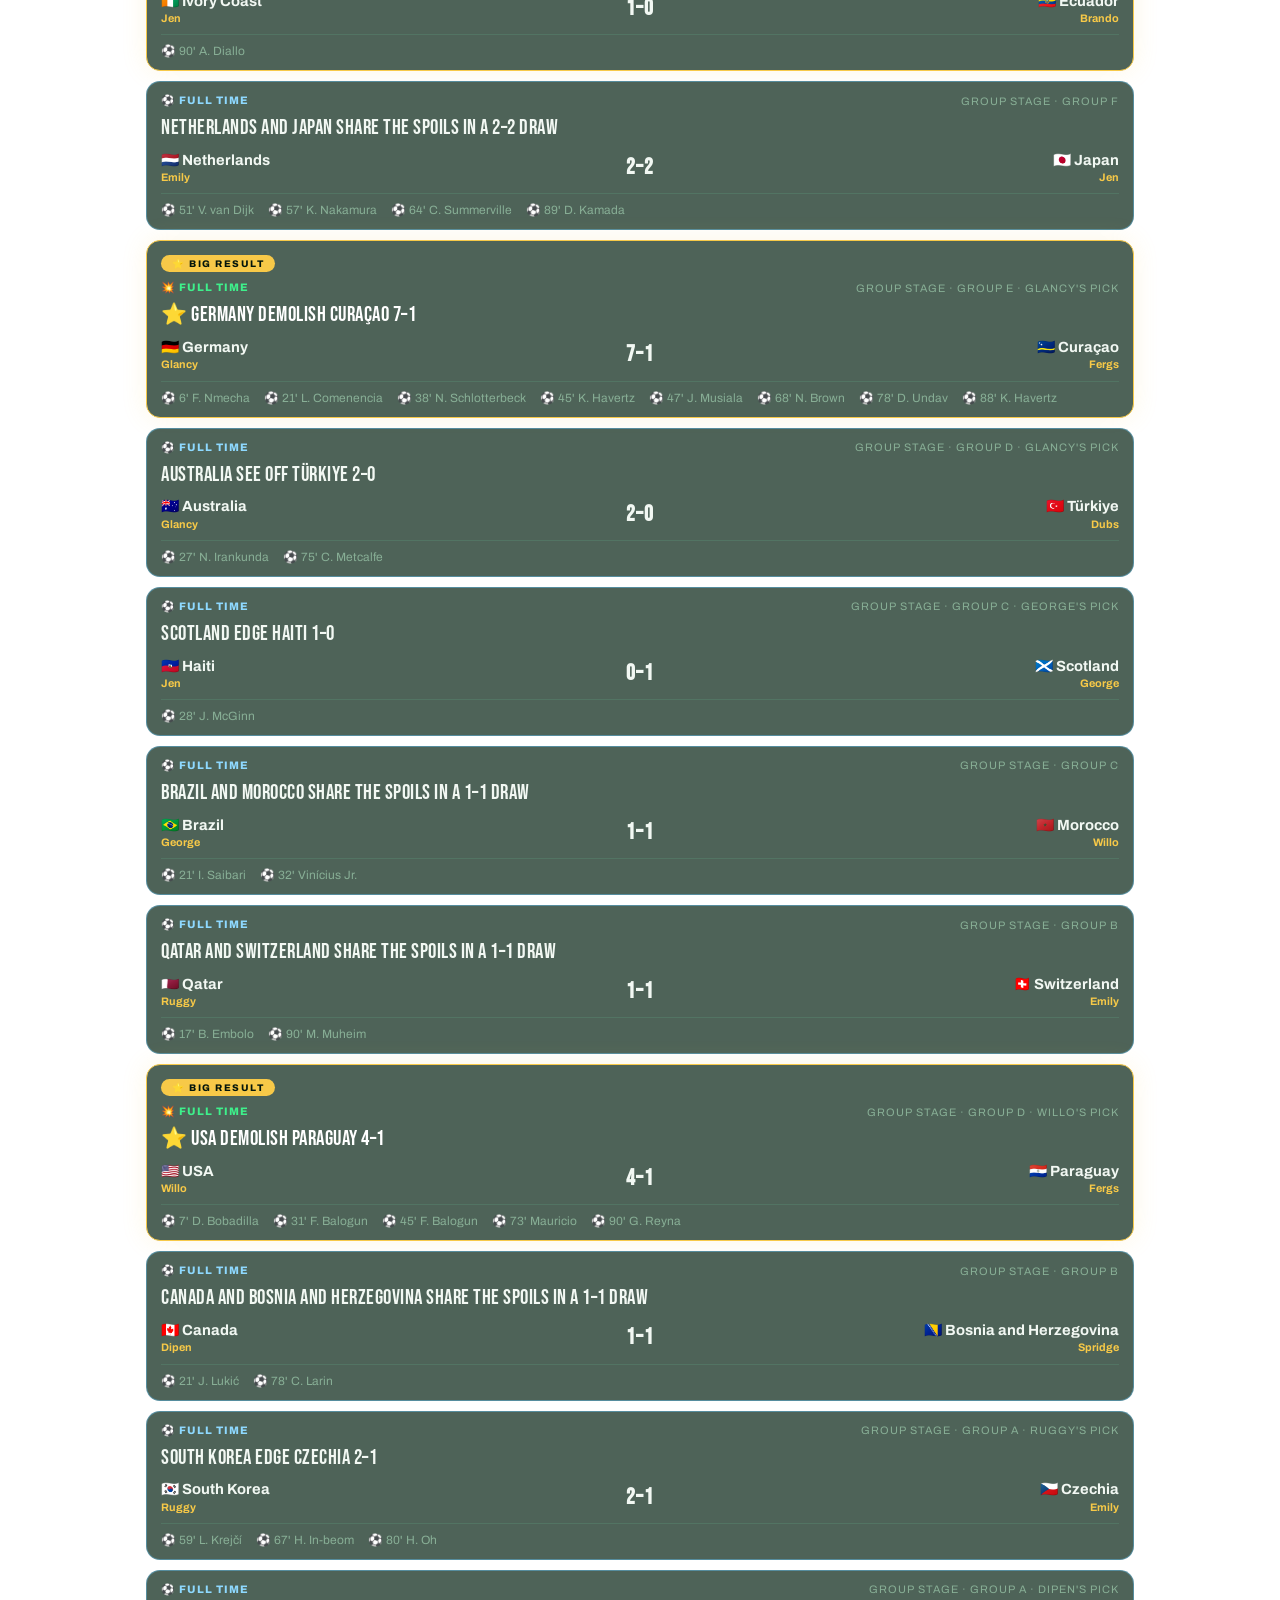
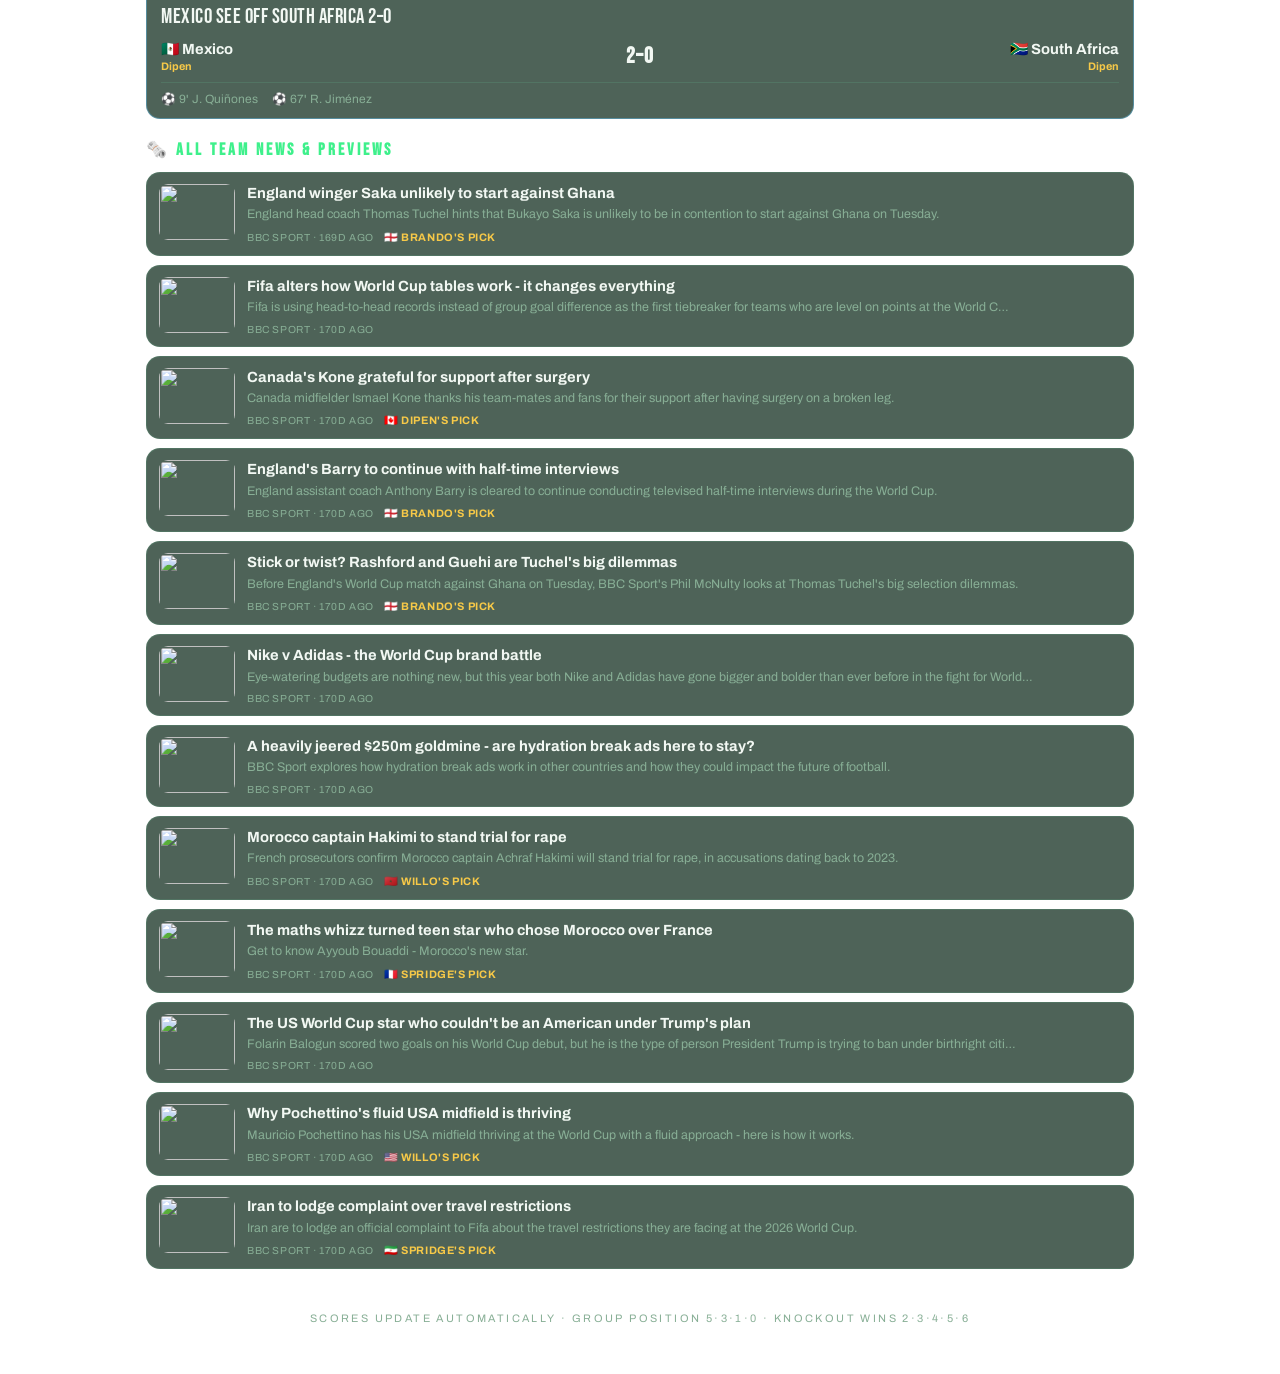
==== commit f55b18e7: "Stop the match clock ratcheting ahead of real time The monotonic floor locked in any over-extrapolat" ====
--- a/docs/index.html
+++ b/docs/index.html
@@ -800,8 +800,13 @@
 // time instead of lagging. Monotonic (never ticks backward) and staleness-capped
 // at 8 min so a dead feed can't run away.
 function clockSec(a) {
-  const elapsed = Math.min(Math.max(0, (Date.now() - a.genMs) / 1000), 8 * 60);
-  a.last = Math.max(a.last, a.baseSec + elapsed);
+  const elapsed = Math.min(Math.max(0, (Date.now() - a.genMs) / 1000), a.precise ? 150 : 8 * 60);
+  const cand = a.baseSec + elapsed;
+  // With ESPN's exact seconds, trust the value outright so it tracks real time
+  // and corrects any past over-extrapolation back down. Only the minute-only
+  // fallback keeps a monotonic floor (to avoid backsteps at minute boundaries).
+  if (a.precise) { a.last = cand; return cand; }
+  a.last = Math.max(a.last, cand);
   return a.last;
 }
 function matchClock(m, generatedAt) {
@@ -810,9 +815,9 @@
   if (/\bF?T\b|full.?time|\bAET\b|pen|final|ended/i.test(detail) && !/^\d/.test(detail))
     return `<div class="matchclock paused">${esc(detail)}</div>`;
   // Prefer ESPN's exact elapsed seconds; fall back to deriving from the minute.
-  let baseSec;
+  let baseSec, precise = false;
   if (typeof m.clock_sec === 'number' && m.clock_sec > 0) {
-    baseSec = m.clock_sec;
+    baseSec = m.clock_sec; precise = true;
   } else {
     const mm = /(\d+)/.exec(m.clock || '');
     if (!mm) return detail ? `<div class="matchclock paused">${esc(detail)}</div>` : '';
@@ -822,7 +827,7 @@
   const key = Math.round(baseSec);              // re-anchor whenever the feed time advances
   const a = CLOCK_ANCHORS[m.id];
   if (!a || a.key !== key)
-    CLOCK_ANCHORS[m.id] = { key, baseSec, genMs: Date.parse(generatedAt) || Date.now(), last: a ? a.last : 0 };
+    CLOCK_ANCHORS[m.id] = { key, baseSec, genMs: Date.parse(generatedAt) || Date.now(), last: a ? a.last : 0, precise };
   return `<div class="matchclock" data-clock="${m.id}">${fmtClock(clockSec(CLOCK_ANCHORS[m.id]))}</div>`;
 }
 function tickClocks() {
